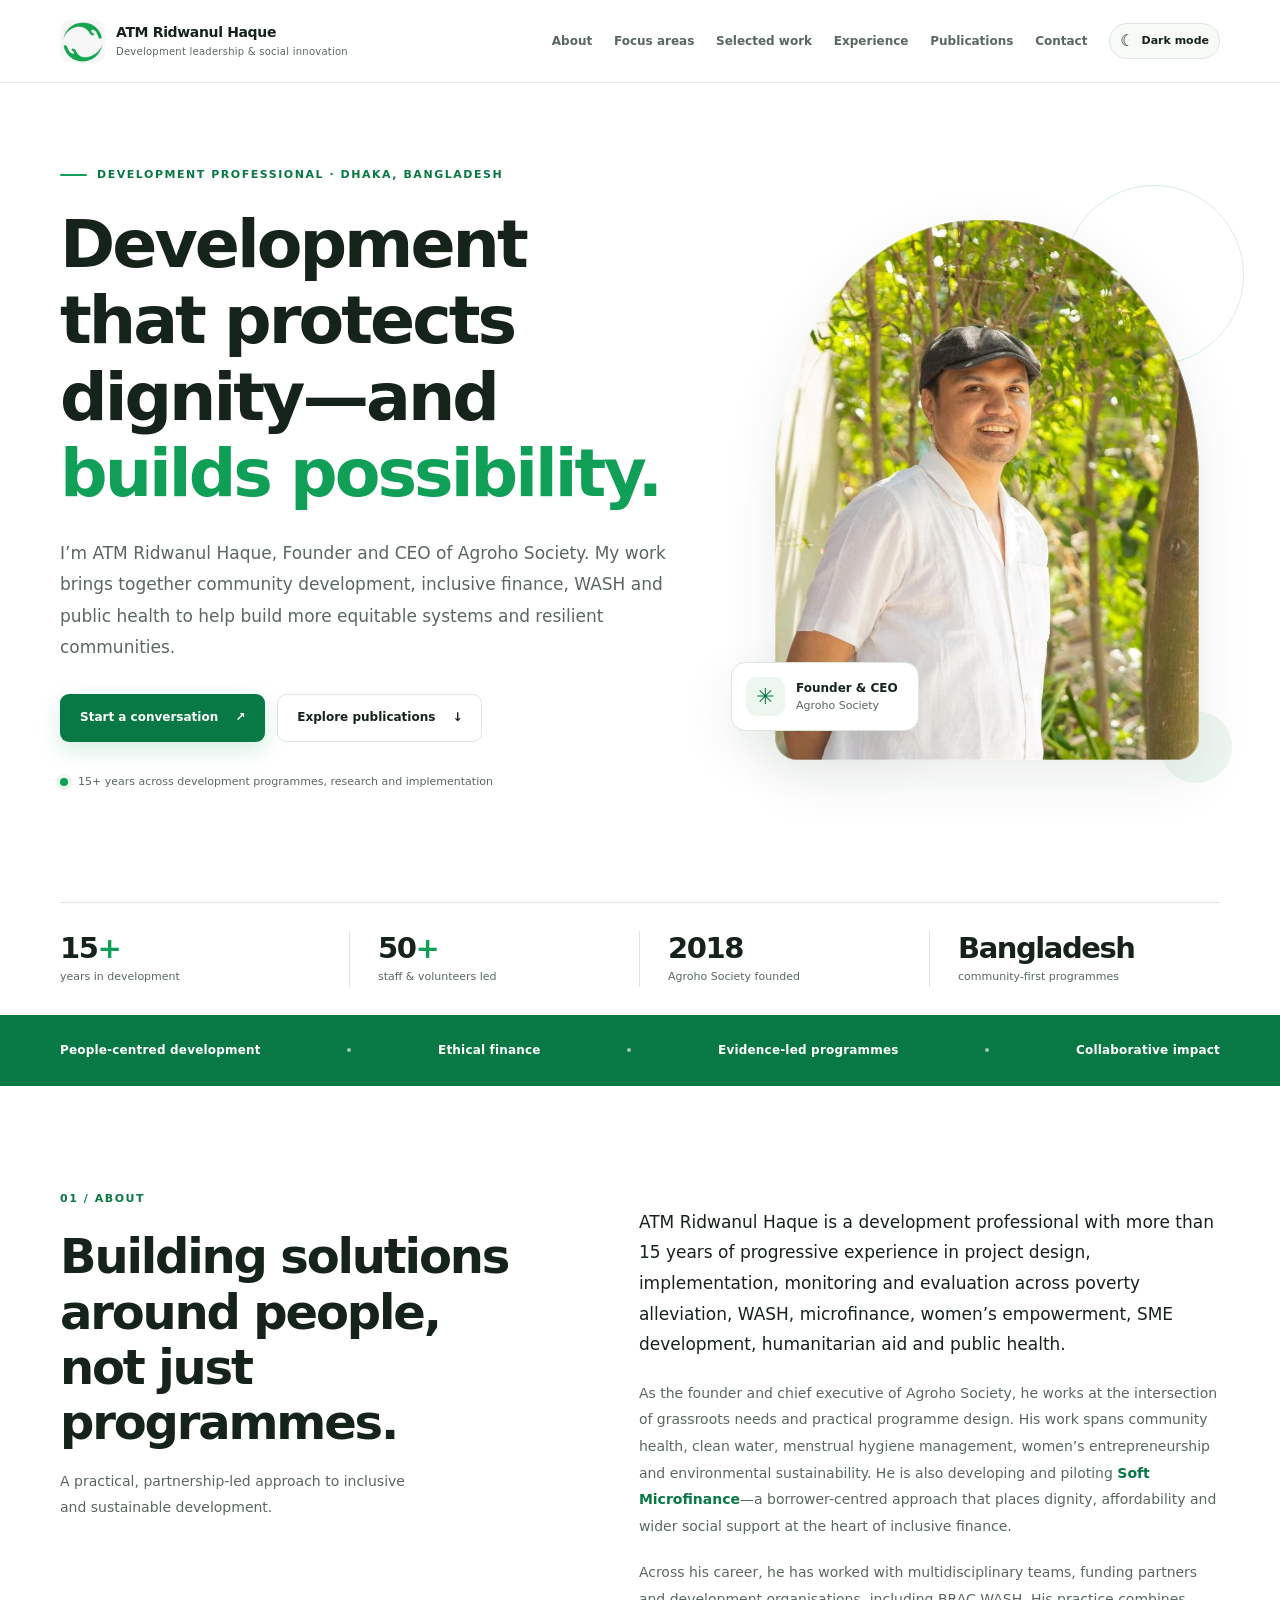
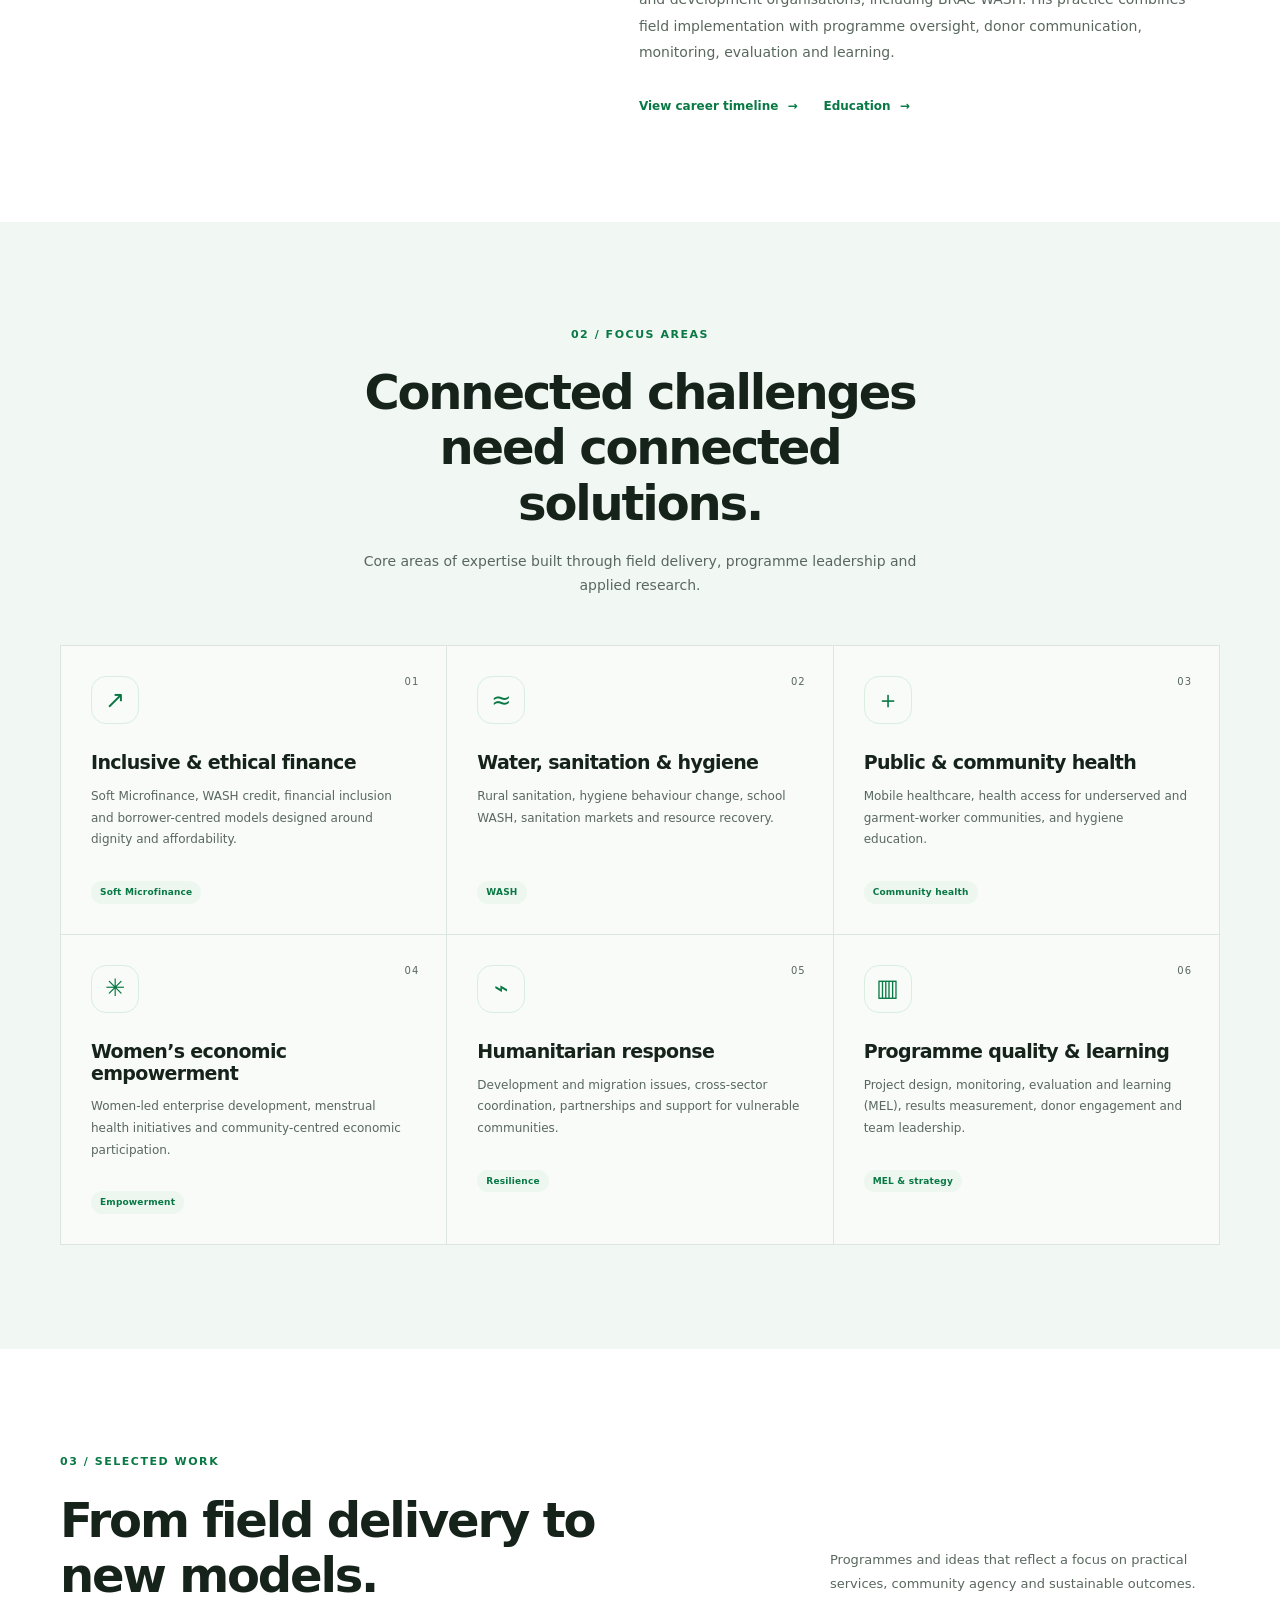
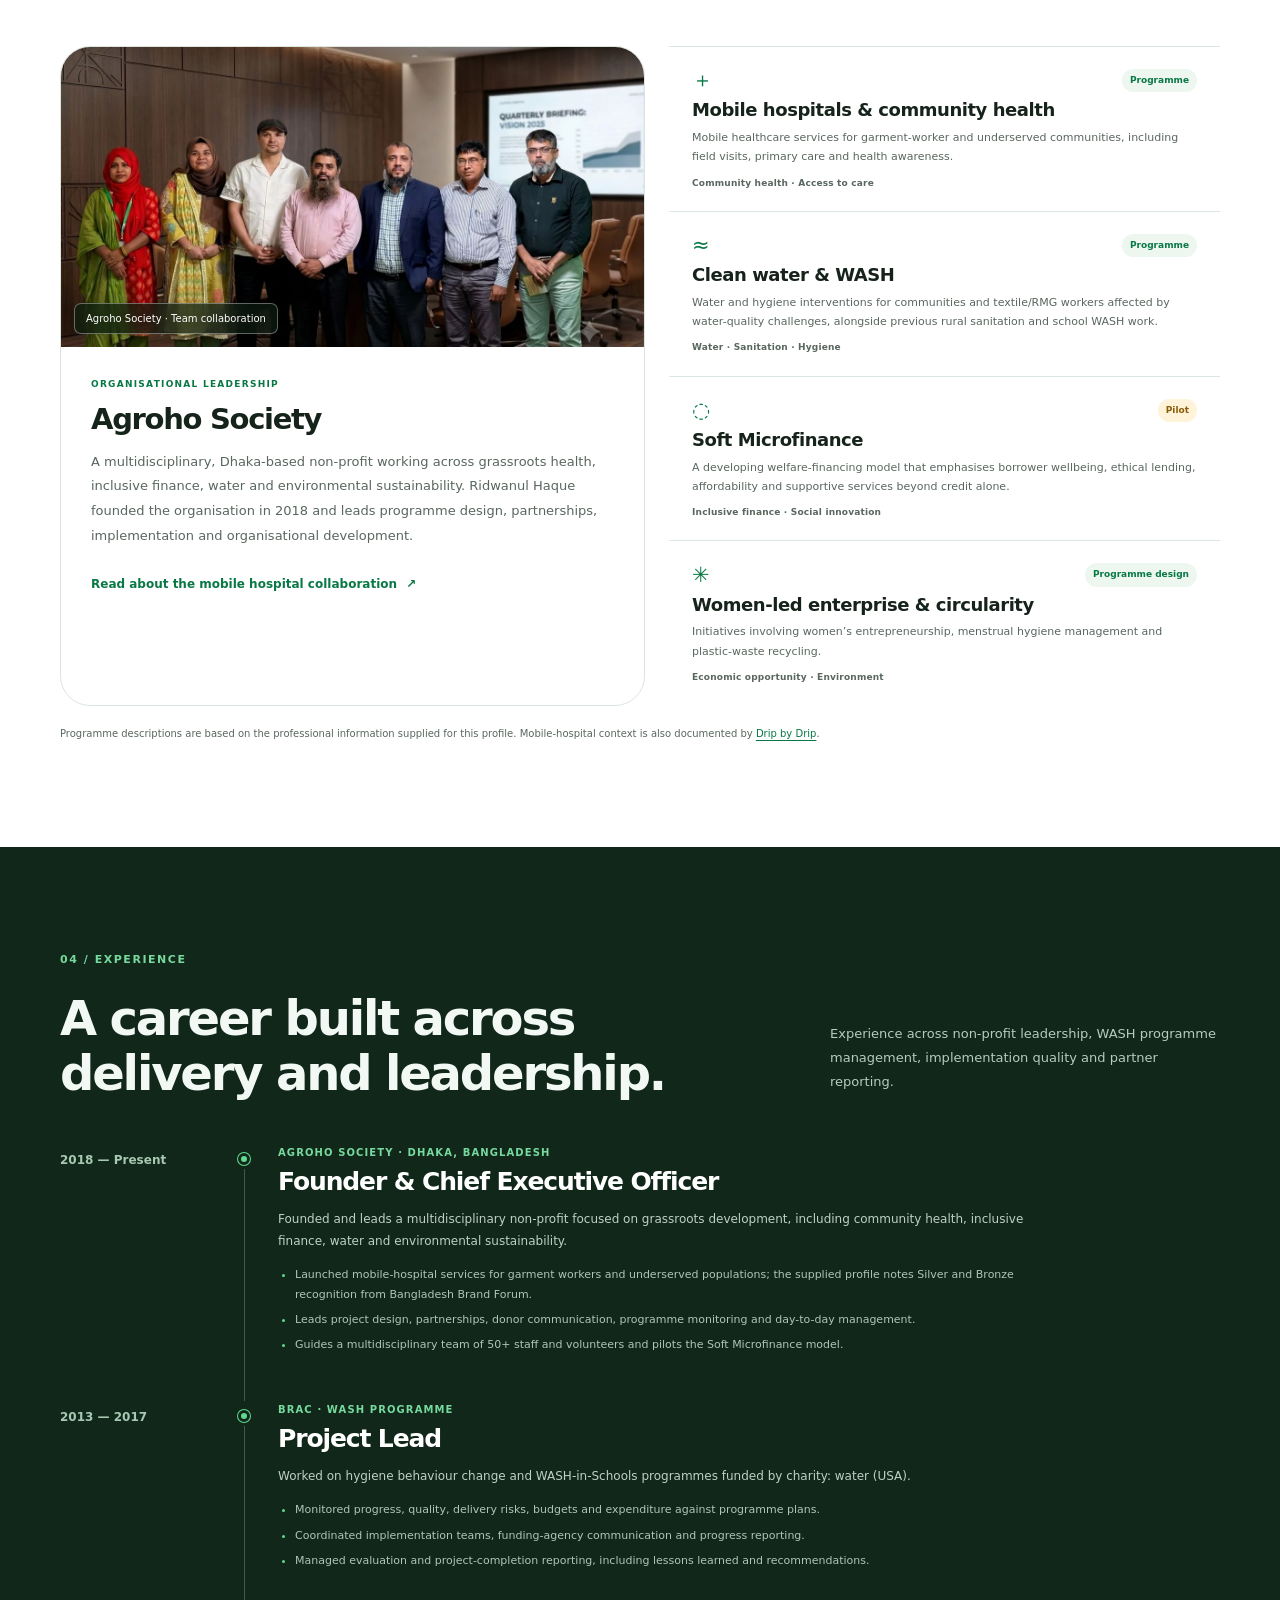
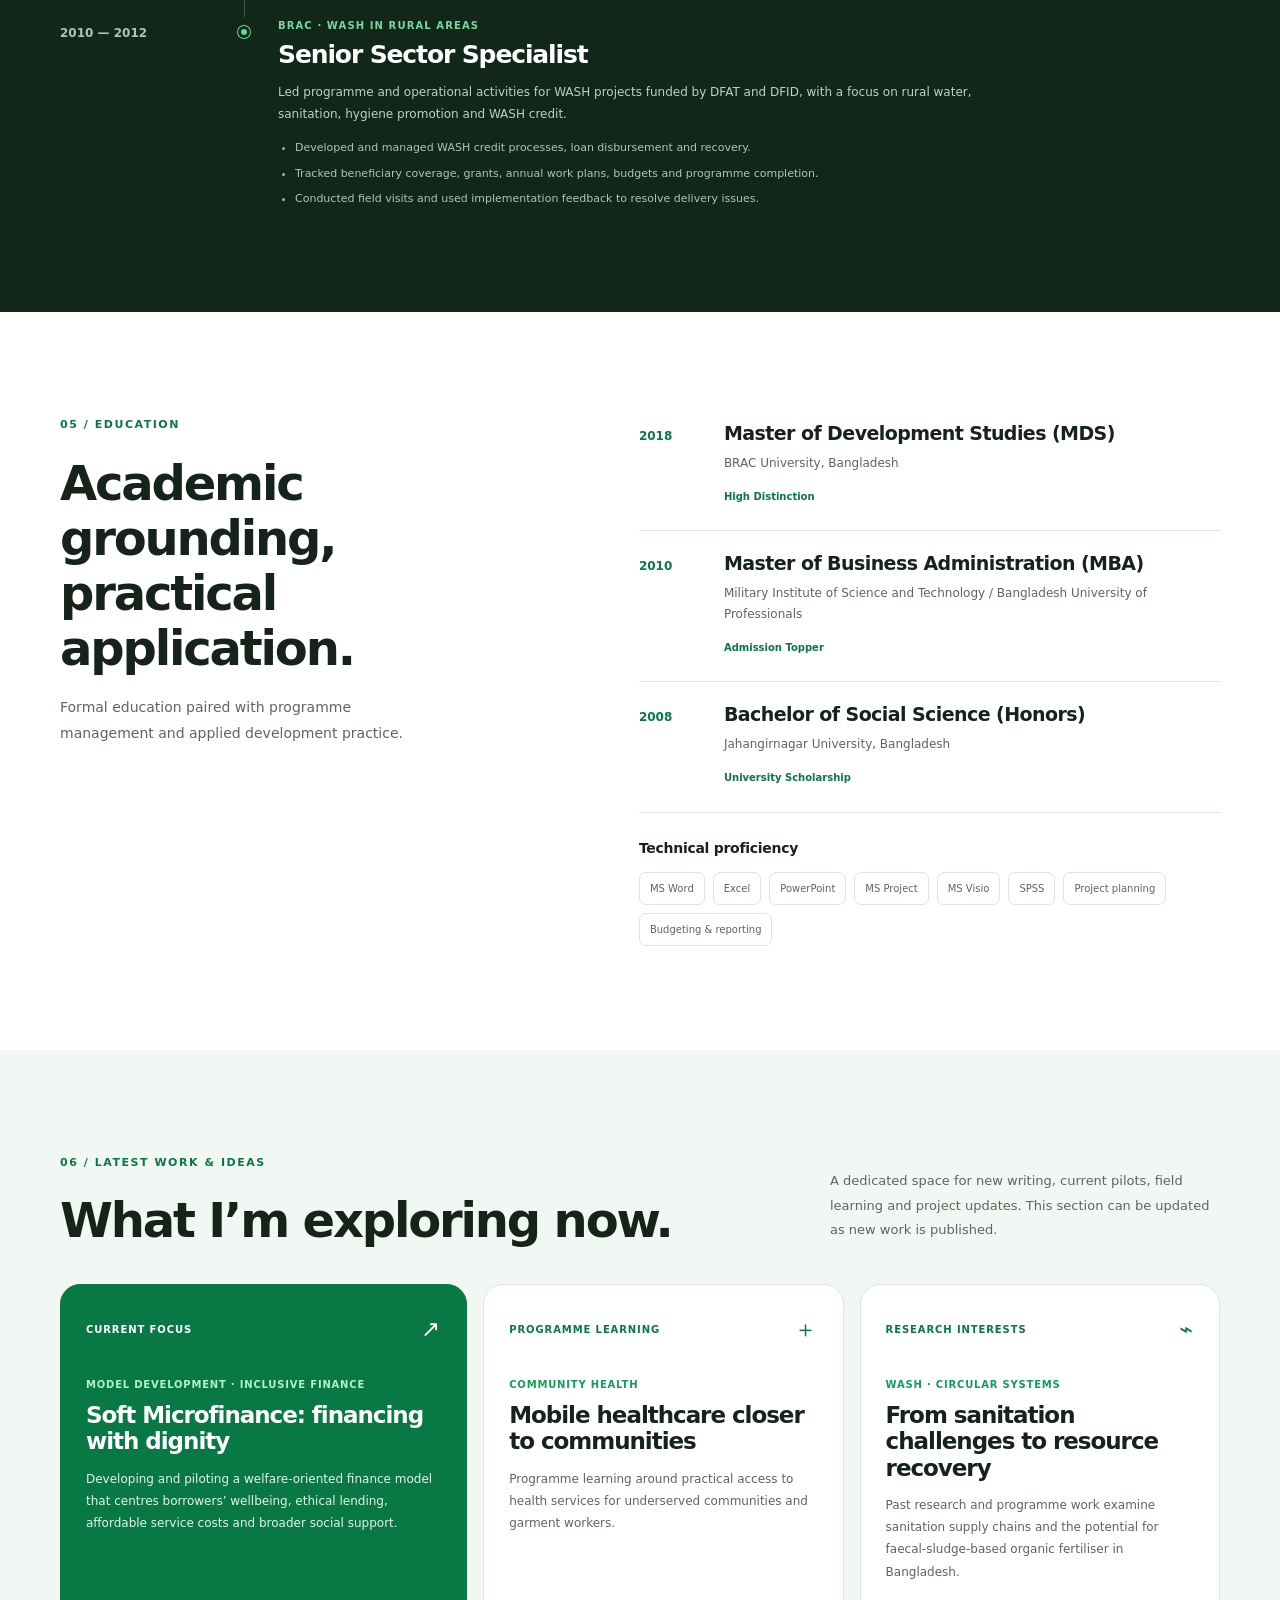
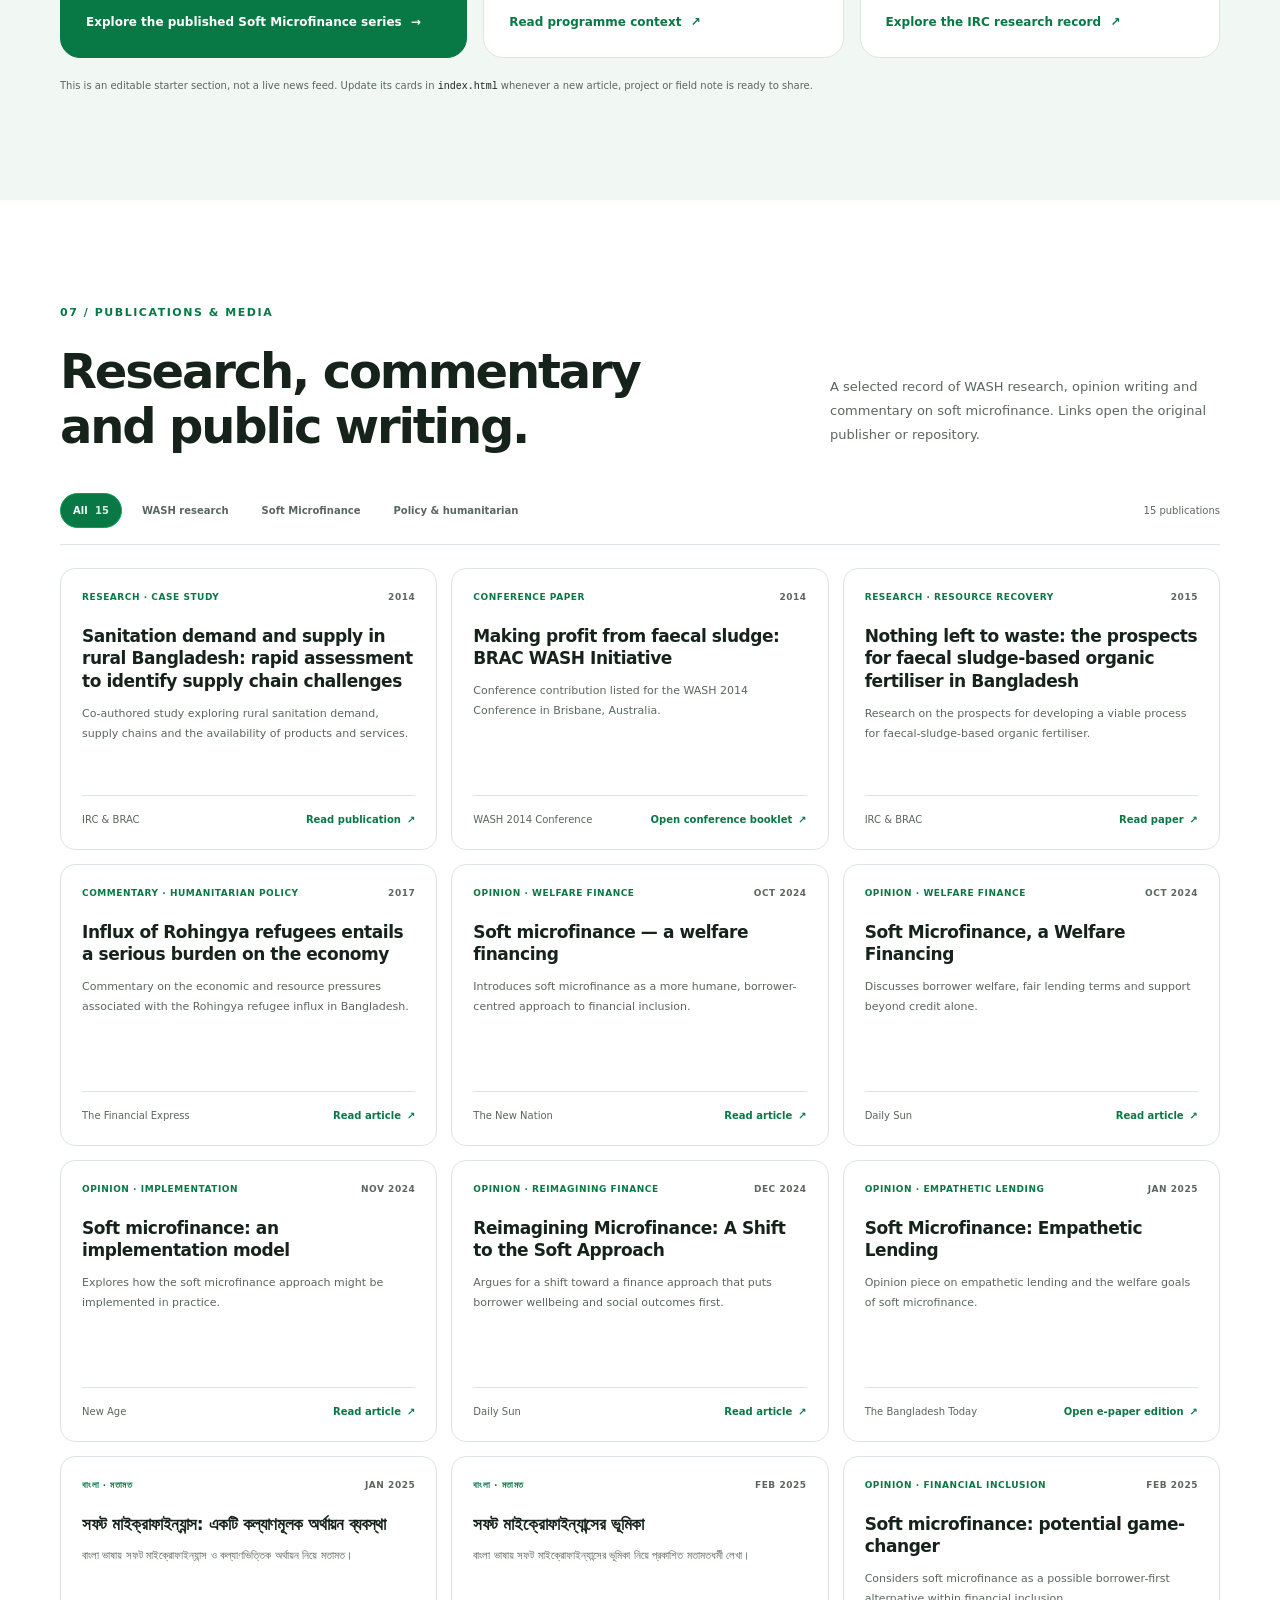
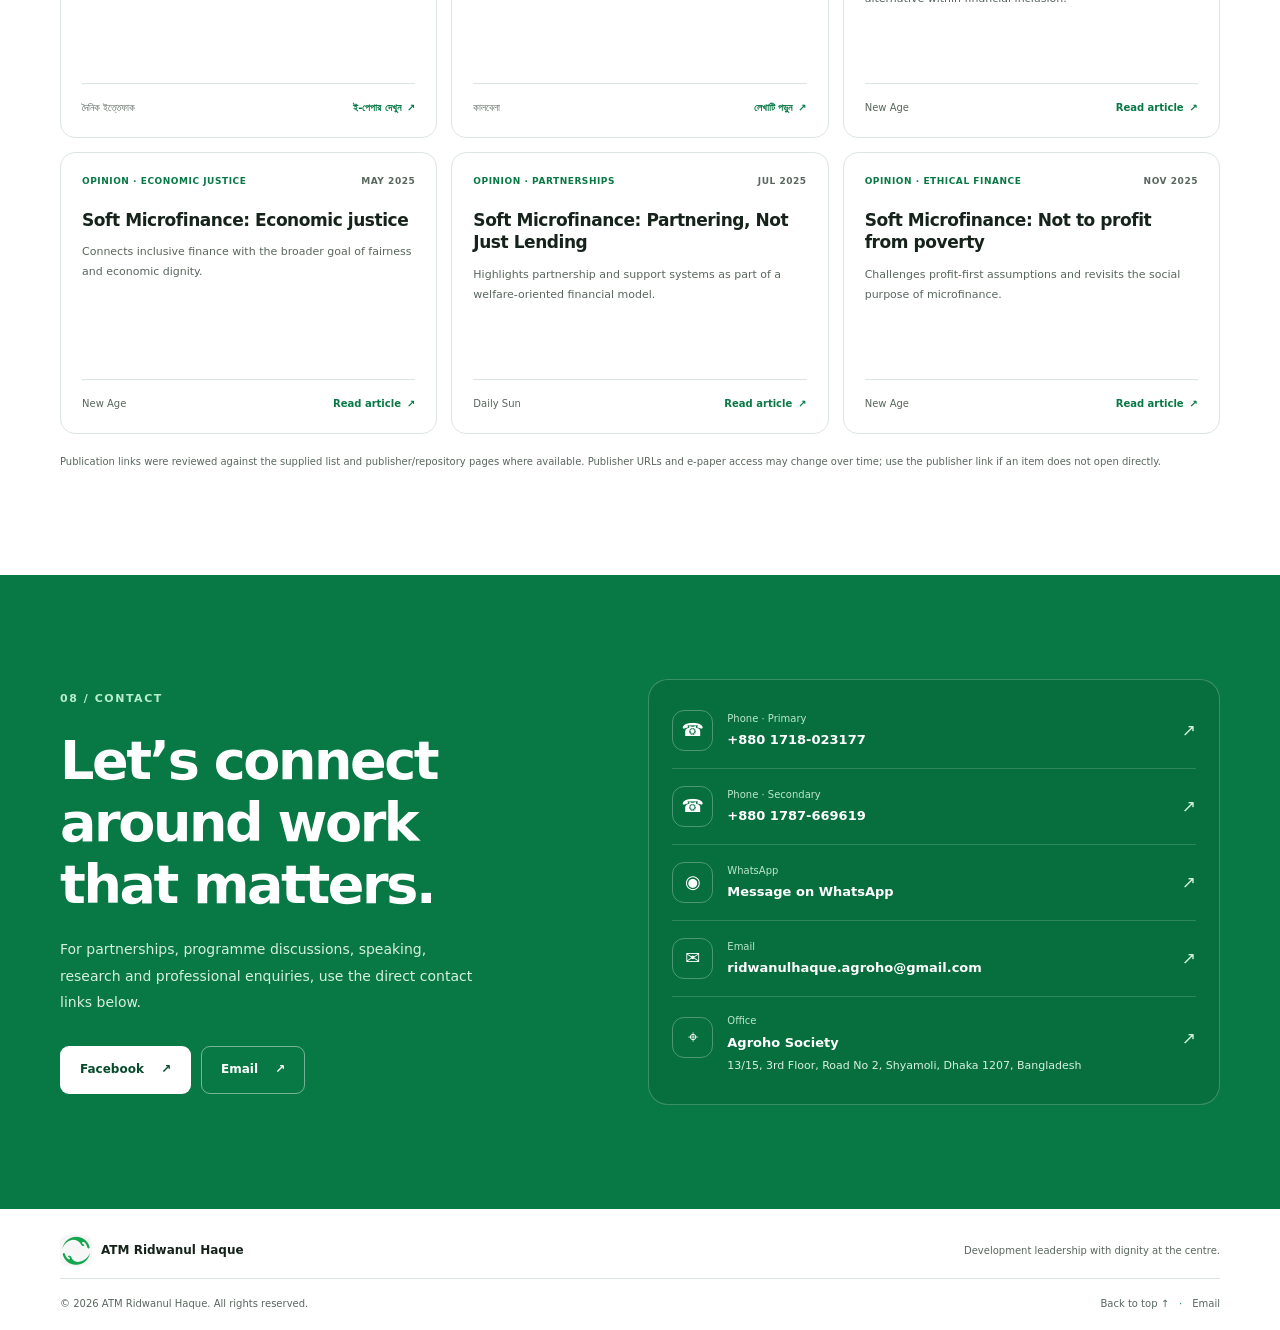
==== index.html @ 681ae1eb "Add files via upload" ====
<!doctype html>
<html lang="en-BD">
<head>
  <meta charset="utf-8">
  <meta name="viewport" content="width=device-width, initial-scale=1">
  <meta name="theme-color" content="#0f9f55">
  <meta name="color-scheme" content="light dark">
  <title>ATM Ridwanul Haque | Development Leader, Founder of Agroho Society</title>
  <meta name="description" content="ATM Ridwanul Haque is a Bangladesh-based development professional and Founder & CEO of Agroho Society, working across inclusive finance, WASH, public health, women’s empowerment and community development.">
  <meta name="keywords" content="ATM Ridwanul Haque, Ridwanul Haque, Agroho Society, Soft Microfinance, development professional Bangladesh, WASH, sanitation, public health, women's empowerment, humanitarian response, social innovation">
  <meta name="author" content="ATM Ridwanul Haque">
  <meta name="robots" content="index, follow, max-image-preview:large, max-snippet:-1, max-video-preview:-1">
  <meta name="googlebot" content="index, follow, max-image-preview:large, max-snippet:-1, max-video-preview:-1">
  <link rel="canonical" href="https://atmridwanulhaque.com/">
  <link rel="icon" href="favicon.ico" sizes="any">
  <link rel="icon" type="image/png" href="assets/favicon.png">
  <link rel="apple-touch-icon" href="assets/favicon-256.png">
  <link rel="manifest" href="site.webmanifest">
  <link rel="preload" as="image" href="assets/ridwanul-haque.webp" fetchpriority="high">
  <link rel="stylesheet" href="styles.css">
  <meta property="og:type" content="profile">
  <meta property="og:site_name" content="ATM Ridwanul Haque">
  <meta property="og:title" content="ATM Ridwanul Haque | Development Leader & Social Innovator">
  <meta property="og:description" content="Development professional, Founder & CEO of Agroho Society, and advocate for dignified, people-centred development and soft microfinance.">
  <meta property="og:url" content="https://atmridwanulhaque.com/">
  <meta property="og:image" content="https://atmridwanulhaque.com/assets/og-ridwanul-haque.jpg">
  <meta property="og:image:width" content="1200">
  <meta property="og:image:height" content="630">
  <meta property="og:image:alt" content="ATM Ridwanul Haque, Founder and CEO of Agroho Society">
  <meta property="og:locale" content="en_BD">
  <meta property="profile:first_name" content="Ridwanul">
  <meta property="profile:last_name" content="Haque">
  <meta name="twitter:card" content="summary_large_image">
  <meta name="twitter:title" content="ATM Ridwanul Haque | Development Leader & Social Innovator">
  <meta name="twitter:description" content="Development professional and Founder & CEO of Agroho Society in Bangladesh.">
  <meta name="twitter:image" content="https://atmridwanulhaque.com/assets/og-ridwanul-haque.jpg">
  <meta name="twitter:image:alt" content="Portrait of ATM Ridwanul Haque">
  <script type="application/ld+json">
  {
    "@context": "https://schema.org",
    "@graph": [
      {
        "@type": "Person",
        "@id": "https://atmridwanulhaque.com/#person",
        "name": "ATM Ridwanul Haque",
        "givenName": "ATM Ridwanul",
        "familyName": "Haque",
        "url": "https://atmridwanulhaque.com/",
        "image": "https://atmridwanulhaque.com/assets/ridwanul-haque.webp",
        "email": "ridwanulhaque.agroho@gmail.com",
        "telephone": "+8801718023177",
        "jobTitle": "Founder and Chief Executive Officer",
        "description": "Bangladesh-based development professional with experience in project design, implementation, monitoring and evaluation across inclusive finance, WASH, public health, women's empowerment and humanitarian response.",
        "address": {
          "@type": "PostalAddress",
          "streetAddress": "Agroho Society, 13/15, 3rd Floor, Road No 2, Shyamoli",
          "addressLocality": "Dhaka",
          "postalCode": "1207",
          "addressCountry": "BD"
        },
        "worksFor": {"@id": "https://atmridwanulhaque.com/#agroho"},
        "sameAs": ["https://www.facebook.com/share/1bq1QBZqnb/?mibextid=wwXIfr"],
        "knowsAbout": [
          "Soft Microfinance", "Water, Sanitation and Hygiene (WASH)", "Public health",
          "Women’s economic empowerment", "Monitoring, Evaluation and Learning",
          "Humanitarian response", "Inclusive finance", "SME development"
        ],
        "alumniOf": [
          {"@type":"CollegeOrUniversity","name":"BRAC University","sameAs":"https://www.bracu.ac.bd/"},
          {"@type":"CollegeOrUniversity","name":"Bangladesh University of Professionals"},
          {"@type":"CollegeOrUniversity","name":"Jahangirnagar University","sameAs":"https://juniv.edu/"}
        ]
      },
      {
        "@type": "Organization",
        "@id": "https://atmridwanulhaque.com/#agroho",
        "name": "Agroho Society",
        "description": "A Dhaka-based non-profit organization described in this profile as working on grassroots development in health, inclusive finance, water and environmental sustainability.",
        "address": {
          "@type": "PostalAddress",
          "streetAddress": "13/15, 3rd Floor, Road No 2, Shyamoli",
          "addressLocality": "Dhaka",
          "postalCode": "1207",
          "addressCountry": "BD"
        },
        "email": "ridwanulhaque.agroho@gmail.com",
        "telephone": "+8801718023177",
        "founder": {"@id": "https://atmridwanulhaque.com/#person"}
      },
      {
        "@type": "WebSite",
        "@id": "https://atmridwanulhaque.com/#website",
        "url": "https://atmridwanulhaque.com/",
        "name": "ATM Ridwanul Haque",
        "description": "Professional portfolio, publications and development work of ATM Ridwanul Haque.",
        "inLanguage": "en-BD",
        "about": {"@id": "https://atmridwanulhaque.com/#person"}
      }
    ]
  }
  </script>
</head>
<body>
  <a class="skip-link" href="#main">Skip to content</a>
  <header class="site-header" id="top">
    <div class="container header-inner">
      <a class="brand" href="#top" aria-label="ATM Ridwanul Haque home">
        <img src="assets/agroho-logo.jpg" alt="Agroho mark" width="45" height="43">
        <span class="brand-copy"><strong>ATM Ridwanul Haque</strong><small>Development leadership & social innovation</small></span>
      </a>
      <button class="menu-toggle" id="menu-toggle" type="button" aria-expanded="false" aria-controls="primary-nav" aria-label="Open navigation"><span></span><span></span><span></span></button>
      <nav class="primary-nav" id="primary-nav" aria-label="Main navigation">
        <a href="#about">About</a>
        <a href="#focus">Focus areas</a>
        <a href="#work">Selected work</a>
        <a href="#experience">Experience</a>
        <a href="#publications">Publications</a>
        <a href="#contact">Contact</a>
        <button class="theme-toggle" id="theme-toggle" type="button" aria-label="Switch to dark mode" title="Switch theme"><span class="theme-icon" aria-hidden="true">☾</span><span class="theme-label">Dark mode</span></button>
      </nav>
    </div>
  </header>

  <main id="main">
    <section class="hero section-pad">
      <div class="container hero-grid">
        <div class="hero-copy">
          <p class="eyebrow"><span class="eyebrow-line"></span> Development professional · Dhaka, Bangladesh</p>
          <h1>Development that protects dignity—and <span>builds possibility.</span></h1>
          <p class="hero-lede">I’m ATM Ridwanul Haque, Founder and CEO of Agroho Society. My work brings together community development, inclusive finance, WASH and public health to help build more equitable systems and resilient communities.</p>
          <div class="hero-actions">
            <a class="button button-primary" href="#contact">Start a conversation <span aria-hidden="true">↗</span></a>
            <a class="button button-secondary" href="#publications">Explore publications <span aria-hidden="true">↓</span></a>
          </div>
          <div class="hero-trust"><span class="status-dot"></span><span>15+ years across development programmes, research and implementation</span></div>
        </div>
        <div class="hero-visual">
          <div class="photo-frame"><img class="hero-portrait" src="assets/ridwanul-haque.webp" alt="ATM Ridwanul Haque standing outdoors" width="900" height="1200" fetchpriority="high"></div>
          <div class="photo-note"><span class="note-mark" aria-hidden="true">✳</span><span><strong>Founder & CEO</strong><small>Agroho Society</small></span></div>
          <div class="green-orbit orbit-one" aria-hidden="true"></div><div class="green-orbit orbit-two" aria-hidden="true"></div>
        </div>
      </div>
      <div class="container metric-strip" aria-label="Profile highlights">
        <div class="metric"><strong>15<span>+</span></strong><span>years in development</span></div>
        <div class="metric"><strong>50<span>+</span></strong><span>staff & volunteers led</span></div>
        <div class="metric"><strong>2018</strong><span>Agroho Society founded</span></div>
        <div class="metric metric-location"><strong>Bangladesh</strong><span>community-first programmes</span></div>
      </div>
    </section>

    <section class="intro-band">
      <div class="container intro-band-inner"><p>People-centred development</p><span class="band-divider" aria-hidden="true"></span><p>Ethical finance</p><span class="band-divider" aria-hidden="true"></span><p>Evidence-led programmes</p><span class="band-divider" aria-hidden="true"></span><p>Collaborative impact</p></div>
    </section>

    <section class="section section-pad" id="about">
      <div class="container two-column">
        <div class="section-heading"><p class="eyebrow">01 / About</p><h2>Building solutions around people, not just programmes.</h2><p class="heading-note">A practical, partnership-led approach to inclusive and sustainable development.</p></div>
        <div class="prose-block"><p class="lead-paragraph">ATM Ridwanul Haque is a development professional with more than 15 years of progressive experience in project design, implementation, monitoring and evaluation across poverty alleviation, WASH, microfinance, women’s empowerment, SME development, humanitarian aid and public health.</p><p>As the founder and chief executive of Agroho Society, he works at the intersection of grassroots needs and practical programme design. His work spans community health, clean water, menstrual hygiene management, women’s entrepreneurship and environmental sustainability. He is also developing and piloting <em>Soft Microfinance</em>—a borrower-centred approach that places dignity, affordability and wider social support at the heart of inclusive finance.</p><p>Across his career, he has worked with multidisciplinary teams, funding partners and development organisations, including BRAC WASH. His practice combines field implementation with programme oversight, donor communication, monitoring, evaluation and learning.</p><div class="inline-link-row"><a class="text-link" href="#experience">View career timeline <span aria-hidden="true">→</span></a><a class="text-link" href="#education">Education <span aria-hidden="true">→</span></a></div></div>
      </div>
    </section>

    <section class="section section-tinted section-pad" id="focus">
      <div class="container">
        <div class="section-heading centered-heading"><p class="eyebrow">02 / Focus areas</p><h2>Connected challenges need connected solutions.</h2><p>Core areas of expertise built through field delivery, programme leadership and applied research.</p></div>
        <div class="focus-grid">
          <article class="focus-card"><span class="card-number">01</span><div class="line-icon" aria-hidden="true">↗</div><h3>Inclusive & ethical finance</h3><p>Soft Microfinance, WASH credit, financial inclusion and borrower-centred models designed around dignity and affordability.</p><span class="card-tag">Soft Microfinance</span></article>
          <article class="focus-card"><span class="card-number">02</span><div class="line-icon" aria-hidden="true">≈</div><h3>Water, sanitation & hygiene</h3><p>Rural sanitation, hygiene behaviour change, school WASH, sanitation markets and resource recovery.</p><span class="card-tag">WASH</span></article>
          <article class="focus-card"><span class="card-number">03</span><div class="line-icon" aria-hidden="true">＋</div><h3>Public & community health</h3><p>Mobile healthcare, health access for underserved and garment-worker communities, and hygiene education.</p><span class="card-tag">Community health</span></article>
          <article class="focus-card"><span class="card-number">04</span><div class="line-icon" aria-hidden="true">✳</div><h3>Women’s economic empowerment</h3><p>Women-led enterprise development, menstrual health initiatives and community-centred economic participation.</p><span class="card-tag">Empowerment</span></article>
          <article class="focus-card"><span class="card-number">05</span><div class="line-icon" aria-hidden="true">⌁</div><h3>Humanitarian response</h3><p>Development and migration issues, cross-sector coordination, partnerships and support for vulnerable communities.</p><span class="card-tag">Resilience</span></article>
          <article class="focus-card"><span class="card-number">06</span><div class="line-icon" aria-hidden="true">▥</div><h3>Programme quality & learning</h3><p>Project design, monitoring, evaluation and learning (MEL), results measurement, donor engagement and team leadership.</p><span class="card-tag">MEL & strategy</span></article>
        </div>
      </div>
    </section>

    <section class="section section-pad" id="work">
      <div class="container">
        <div class="section-heading split-heading"><div><p class="eyebrow">03 / Selected work</p><h2>From field delivery to new models.</h2></div><p>Programmes and ideas that reflect a focus on practical services, community agency and sustainable outcomes.</p></div>
        <div class="work-layout">
          <article class="work-feature">
            <div class="work-feature-image"><img src="assets/agroho-team.webp" alt="Agroho team gathered for a programme meeting" loading="lazy" width="1281" height="816"><span class="image-caption">Agroho Society · Team collaboration</span></div>
            <div class="work-feature-body"><p class="eyebrow">Organisational leadership</p><h3>Agroho Society</h3><p>A multidisciplinary, Dhaka-based non-profit working across grassroots health, inclusive finance, water and environmental sustainability. Ridwanul Haque founded the organisation in 2018 and leads programme design, partnerships, implementation and organisational development.</p><a class="text-link" href="https://dripbydrip.org/mobile-hospitals/" target="_blank" rel="noopener noreferrer">Read about the mobile hospital collaboration <span aria-hidden="true">↗</span></a></div>
          </article>
          <div class="work-list">
            <article class="work-item"><div class="work-item-top"><span class="work-symbol" aria-hidden="true">＋</span><span class="work-status">Programme</span></div><h3>Mobile hospitals & community health</h3><p>Mobile healthcare services for garment-worker and underserved communities, including field visits, primary care and health awareness.</p><div class="work-meta">Community health · Access to care</div></article>
            <article class="work-item"><div class="work-item-top"><span class="work-symbol" aria-hidden="true">≈</span><span class="work-status">Programme</span></div><h3>Clean water & WASH</h3><p>Water and hygiene interventions for communities and textile/RMG workers affected by water-quality challenges, alongside previous rural sanitation and school WASH work.</p><div class="work-meta">Water · Sanitation · Hygiene</div></article>
            <article class="work-item"><div class="work-item-top"><span class="work-symbol" aria-hidden="true">◌</span><span class="work-status status-pilot">Pilot</span></div><h3>Soft Microfinance</h3><p>A developing welfare-financing model that emphasises borrower wellbeing, ethical lending, affordability and supportive services beyond credit alone.</p><div class="work-meta">Inclusive finance · Social innovation</div></article>
            <article class="work-item"><div class="work-item-top"><span class="work-symbol" aria-hidden="true">✳</span><span class="work-status">Programme design</span></div><h3>Women-led enterprise & circularity</h3><p>Initiatives involving women’s entrepreneurship, menstrual hygiene management and plastic-waste recycling.</p><div class="work-meta">Economic opportunity · Environment</div></article>
          </div>
        </div>
        <p class="source-note">Programme descriptions are based on the professional information supplied for this profile. Mobile-hospital context is also documented by <a href="https://dripbydrip.org/mobile-hospitals/" target="_blank" rel="noopener noreferrer">Drip by Drip</a>.</p>
      </div>
    </section>

    <section class="section section-dark section-pad" id="experience">
      <div class="container">
        <div class="section-heading split-heading dark-heading"><div><p class="eyebrow">04 / Experience</p><h2>A career built across delivery and leadership.</h2></div><p>Experience across non-profit leadership, WASH programme management, implementation quality and partner reporting.</p></div>
        <div class="timeline">
          <article class="timeline-item"><div class="timeline-date">2018 — Present</div><div class="timeline-marker" aria-hidden="true"></div><div class="timeline-content"><p class="timeline-org">Agroho Society · Dhaka, Bangladesh</p><h3>Founder & Chief Executive Officer</h3><p>Founded and leads a multidisciplinary non-profit focused on grassroots development, including community health, inclusive finance, water and environmental sustainability.</p><ul><li>Launched mobile-hospital services for garment workers and underserved populations; the supplied profile notes Silver and Bronze recognition from Bangladesh Brand Forum.</li><li>Leads project design, partnerships, donor communication, programme monitoring and day-to-day management.</li><li>Guides a multidisciplinary team of 50+ staff and volunteers and pilots the Soft Microfinance model.</li></ul></div></article>
          <article class="timeline-item"><div class="timeline-date">2013 — 2017</div><div class="timeline-marker" aria-hidden="true"></div><div class="timeline-content"><p class="timeline-org">BRAC · WASH Programme</p><h3>Project Lead</h3><p>Worked on hygiene behaviour change and WASH-in-Schools programmes funded by charity: water (USA).</p><ul><li>Monitored progress, quality, delivery risks, budgets and expenditure against programme plans.</li><li>Coordinated implementation teams, funding-agency communication and progress reporting.</li><li>Managed evaluation and project-completion reporting, including lessons learned and recommendations.</li></ul></div></article>
          <article class="timeline-item"><div class="timeline-date">2010 — 2012</div><div class="timeline-marker" aria-hidden="true"></div><div class="timeline-content"><p class="timeline-org">BRAC · WASH in Rural Areas</p><h3>Senior Sector Specialist</h3><p>Led programme and operational activities for WASH projects funded by DFAT and DFID, with a focus on rural water, sanitation, hygiene promotion and WASH credit.</p><ul><li>Developed and managed WASH credit processes, loan disbursement and recovery.</li><li>Tracked beneficiary coverage, grants, annual work plans, budgets and programme completion.</li><li>Conducted field visits and used implementation feedback to resolve delivery issues.</li></ul></div></article>
        </div>
      </div>
    </section>

    <section class="section section-pad" id="education">
      <div class="container education-grid">
        <div class="section-heading"><p class="eyebrow">05 / Education</p><h2>Academic grounding, practical application.</h2><p class="heading-note">Formal education paired with programme management and applied development practice.</p></div>
        <div class="education-list">
          <article class="education-item"><div class="education-year">2018</div><div><h3>Master of Development Studies (MDS)</h3><p>BRAC University, Bangladesh</p><span class="education-note">High Distinction</span></div></article>
          <article class="education-item"><div class="education-year">2010</div><div><h3>Master of Business Administration (MBA)</h3><p>Military Institute of Science and Technology / Bangladesh University of Professionals</p><span class="education-note">Admission Topper</span></div></article>
          <article class="education-item"><div class="education-year">2008</div><div><h3>Bachelor of Social Science (Honors)</h3><p>Jahangirnagar University, Bangladesh</p><span class="education-note">University Scholarship</span></div></article>
          <div class="tools-block"><h3>Technical proficiency</h3><div class="chip-list"><span>MS Word</span><span>Excel</span><span>PowerPoint</span><span>MS Project</span><span>MS Visio</span><span>SPSS</span><span>Project planning</span><span>Budgeting & reporting</span></div></div>
        </div>
      </div>
    </section>

    <section class="section section-tinted section-pad latest-section" id="latest">
      <div class="container">
        <div class="section-heading split-heading"><div><p class="eyebrow">06 / Latest work & ideas</p><h2>What I’m exploring now.</h2></div><p>A dedicated space for new writing, current pilots, field learning and project updates. This section can be updated as new work is published.</p></div>
        <div class="latest-grid">
          <article class="latest-card latest-card-featured"><div class="latest-topline"><span>Current focus</span><span class="latest-mark" aria-hidden="true">↗</span></div><p class="latest-type">Model development · Inclusive finance</p><h3>Soft Microfinance: financing with dignity</h3><p>Developing and piloting a welfare-oriented finance model that centres borrowers’ wellbeing, ethical lending, affordable service costs and broader social support.</p><a class="text-link" href="#publications">Explore the published Soft Microfinance series <span aria-hidden="true">→</span></a></article>
          <article class="latest-card"><div class="latest-topline"><span>Programme learning</span><span class="latest-mark" aria-hidden="true">＋</span></div><p class="latest-type">Community health</p><h3>Mobile healthcare closer to communities</h3><p>Programme learning around practical access to health services for underserved communities and garment workers.</p><a class="text-link" href="https://dripbydrip.org/mobile-hospitals/" target="_blank" rel="noopener noreferrer">Read programme context <span aria-hidden="true">↗</span></a></article>
          <article class="latest-card"><div class="latest-topline"><span>Research interests</span><span class="latest-mark" aria-hidden="true">⌁</span></div><p class="latest-type">WASH · Circular systems</p><h3>From sanitation challenges to resource recovery</h3><p>Past research and programme work examine sanitation supply chains and the potential for faecal-sludge-based organic fertiliser in Bangladesh.</p><a class="text-link" href="https://www.ircwash.org/resources/sanitation-demand-and-supply-rural-bangladesh" target="_blank" rel="noopener noreferrer">Explore the IRC research record <span aria-hidden="true">↗</span></a></article>
        </div>
        <p class="source-note">This is an editable starter section, not a live news feed. Update its cards in <code>index.html</code> whenever a new article, project or field note is ready to share.</p>
      </div>
    </section>

    <section class="section section-pad publications-section" id="publications">
      <div class="container">
        <div class="section-heading split-heading"><div><p class="eyebrow">07 / Publications & media</p><h2>Research, commentary and public writing.</h2></div><p>A selected record of WASH research, opinion writing and commentary on soft microfinance. Links open the original publisher or repository.</p></div>
        <div class="publication-toolbar"><div class="filter-group" role="group" aria-label="Filter publications"><button class="filter-button is-active" data-filter="all" type="button" aria-pressed="true">All <span>15</span></button><button class="filter-button" data-filter="wash" type="button" aria-pressed="false">WASH research</button><button class="filter-button" data-filter="finance" type="button" aria-pressed="false">Soft Microfinance</button><button class="filter-button" data-filter="policy" type="button" aria-pressed="false">Policy & humanitarian</button></div><p class="publication-count" id="publication-count" aria-live="polite">15 publications</p></div>
        <div class="publication-grid" id="publication-grid">
          <article class="publication-card" data-category="wash"><div class="publication-meta"><span>Research · Case study</span><span>2014</span></div><h3>Sanitation demand and supply in rural Bangladesh: rapid assessment to identify supply chain challenges</h3><p>Co-authored study exploring rural sanitation demand, supply chains and the availability of products and services.</p><div class="publication-footer"><span class="publisher">IRC & BRAC</span><a href="https://www.ircwash.org/resources/sanitation-demand-and-supply-rural-bangladesh" target="_blank" rel="noopener noreferrer" aria-label="Read Sanitation demand and supply in rural Bangladesh on IRC">Read publication <span aria-hidden="true">↗</span></a></div></article>
          <article class="publication-card" data-category="wash"><div class="publication-meta"><span>Conference paper</span><span>2014</span></div><h3>Making profit from faecal sludge: BRAC WASH Initiative</h3><p>Conference contribution listed for the WASH 2014 Conference in Brisbane, Australia.</p><div class="publication-footer"><span class="publisher">WASH 2014 Conference</span><a href="https://www.watercentre.org/services/events/wash-2014-conference/attachments/wash%20abstract-%20booklet" target="_blank" rel="noopener noreferrer">Open conference booklet <span aria-hidden="true">↗</span></a></div></article>
          <article class="publication-card" data-category="wash"><div class="publication-meta"><span>Research · Resource recovery</span><span>2015</span></div><h3>Nothing left to waste: the prospects for faecal sludge-based organic fertiliser in Bangladesh</h3><p>Research on the prospects for developing a viable process for faecal-sludge-based organic fertiliser.</p><div class="publication-footer"><span class="publisher">IRC & BRAC</span><a href="https://www.ircwash.org/sites/default/files/faecal_sludge_management_paper_brac_irc_2015.pdf" target="_blank" rel="noopener noreferrer">Read paper <span aria-hidden="true">↗</span></a></div></article>
          <article class="publication-card" data-category="policy"><div class="publication-meta"><span>Commentary · Humanitarian policy</span><span>2017</span></div><h3>Influx of Rohingya refugees entails a serious burden on the economy</h3><p>Commentary on the economic and resource pressures associated with the Rohingya refugee influx in Bangladesh.</p><div class="publication-footer"><span class="publisher">The Financial Express</span><a href="https://today.thefinancialexpress.com.bd/views-reviews/influx-of-rohingya-refugees-entails-a-serious-burden-on-the-economy-1513516045?amp=true" target="_blank" rel="noopener noreferrer">Read article <span aria-hidden="true">↗</span></a></div></article>
          <article class="publication-card" data-category="finance"><div class="publication-meta"><span>Opinion · Welfare finance</span><span>Oct 2024</span></div><h3>Soft microfinance — a welfare financing</h3><p>Introduces soft microfinance as a more humane, borrower-centred approach to financial inclusion.</p><div class="publication-footer"><span class="publisher">The New Nation</span><a href="https://dailynewnation.com/news/682638" target="_blank" rel="noopener noreferrer">Read article <span aria-hidden="true">↗</span></a></div></article>
          <article class="publication-card" data-category="finance"><div class="publication-meta"><span>Opinion · Welfare finance</span><span>Oct 2024</span></div><h3>Soft Microfinance, a Welfare Financing</h3><p>Discusses borrower welfare, fair lending terms and support beyond credit alone.</p><div class="publication-footer"><span class="publisher">Daily Sun</span><a href="https://www.daily-sun.com/post/773576/" target="_blank" rel="noopener noreferrer">Read article <span aria-hidden="true">↗</span></a></div></article>
          <article class="publication-card" data-category="finance"><div class="publication-meta"><span>Opinion · Implementation</span><span>Nov 2024</span></div><h3>Soft microfinance: an implementation model</h3><p>Explores how the soft microfinance approach might be implemented in practice.</p><div class="publication-footer"><span class="publisher">New Age</span><a href="https://www.newagebd.net/post/opinion/250029/soft-microfinance-an-implementation-model" target="_blank" rel="noopener noreferrer">Read article <span aria-hidden="true">↗</span></a></div></article>
          <article class="publication-card" data-category="finance"><div class="publication-meta"><span>Opinion · Reimagining finance</span><span>Dec 2024</span></div><h3>Reimagining Microfinance: A Shift to the Soft Approach</h3><p>Argues for a shift toward a finance approach that puts borrower wellbeing and social outcomes first.</p><div class="publication-footer"><span class="publisher">Daily Sun</span><a href="https://www.daily-sun.com/post/782545" target="_blank" rel="noopener noreferrer">Read article <span aria-hidden="true">↗</span></a></div></article>
          <article class="publication-card" data-category="finance"><div class="publication-meta"><span>Opinion · Empathetic lending</span><span>Jan 2025</span></div><h3>Soft Microfinance: Empathetic Lending</h3><p>Opinion piece on empathetic lending and the welfare goals of soft microfinance.</p><div class="publication-footer"><span class="publisher">The Bangladesh Today</span><a href="https://epaper.thebangladeshtoday.com/edition/2025-01-10/7849" target="_blank" rel="noopener noreferrer">Open e-paper edition <span aria-hidden="true">↗</span></a></div></article>
          <article class="publication-card" data-category="finance"><div class="publication-meta"><span>বাংলা · মতামত</span><span>Jan 2025</span></div><h3>সফট মাইক্রাফাইন্যান্স: একটি কল্যাণমূলক অর্থায়ন ব্যবস্থা</h3><p>বাংলা ভাষায় সফট মাইক্রোফাইন্যান্স ও কল্যাণভিত্তিক অর্থায়ন নিয়ে মতামত।</p><div class="publication-footer"><span class="publisher">দৈনিক ইত্তেফাক</span><a href="https://epaper.ittefaq.com.bd/m/384713/6783e0d7d7f17" target="_blank" rel="noopener noreferrer">ই-পেপার দেখুন <span aria-hidden="true">↗</span></a></div></article>
          <article class="publication-card" data-category="finance"><div class="publication-meta"><span>বাংলা · মতামত</span><span>Feb 2025</span></div><h3>সফট মাইক্রোফাইন্যান্সের ভূমিকা</h3><p>বাংলা ভাষায় সফট মাইক্রোফাইন্যান্সের ভূমিকা নিয়ে প্রকাশিত মতামতধর্মী লেখা।</p><div class="publication-footer"><span class="publisher">কালবেলা</span><a href="https://www.kalbela.com/ajkerpatrika/joto-mot-toto-path/160570" target="_blank" rel="noopener noreferrer">লেখাটি পড়ুন <span aria-hidden="true">↗</span></a></div></article>
          <article class="publication-card" data-category="finance"><div class="publication-meta"><span>Opinion · Financial inclusion</span><span>Feb 2025</span></div><h3>Soft microfinance: potential game-changer</h3><p>Considers soft microfinance as a possible borrower-first alternative within financial inclusion.</p><div class="publication-footer"><span class="publisher">New Age</span><a href="https://www.newagebd.net/post/opinion/258247/soft-microfinance-potential-game-changer" target="_blank" rel="noopener noreferrer">Read article <span aria-hidden="true">↗</span></a></div></article>
          <article class="publication-card" data-category="finance"><div class="publication-meta"><span>Opinion · Economic justice</span><span>May 2025</span></div><h3>Soft Microfinance: Economic justice</h3><p>Connects inclusive finance with the broader goal of fairness and economic dignity.</p><div class="publication-footer"><span class="publisher">New Age</span><a href="https://www.newagebd.net/post/opinion/265642/economic-justice" target="_blank" rel="noopener noreferrer">Read article <span aria-hidden="true">↗</span></a></div></article>
          <article class="publication-card" data-category="finance"><div class="publication-meta"><span>Opinion · Partnerships</span><span>Jul 2025</span></div><h3>Soft Microfinance: Partnering, Not Just Lending</h3><p>Highlights partnership and support systems as part of a welfare-oriented financial model.</p><div class="publication-footer"><span class="publisher">Daily Sun</span><a href="https://www.daily-sun.com/printversion/details/811747" target="_blank" rel="noopener noreferrer">Read article <span aria-hidden="true">↗</span></a></div></article>
          <article class="publication-card" data-category="finance"><div class="publication-meta"><span>Opinion · Ethical finance</span><span>Nov 2025</span></div><h3>Soft Microfinance: Not to profit from poverty</h3><p>Challenges profit-first assumptions and revisits the social purpose of microfinance.</p><div class="publication-footer"><span class="publisher">New Age</span><a href="https://www.newagebd.net/post/opinion/280922/not-to-profit-from-poverty" target="_blank" rel="noopener noreferrer">Read article <span aria-hidden="true">↗</span></a></div></article>
        </div>
        <p class="source-note">Publication links were reviewed against the supplied list and publisher/repository pages where available. Publisher URLs and e-paper access may change over time; use the publisher link if an item does not open directly.</p>
      </div>
    </section>

    <section class="contact-section section-pad" id="contact">
      <div class="container contact-grid">
        <div class="contact-copy"><p class="eyebrow">08 / Contact</p><h2>Let’s connect around work that matters.</h2><p>For partnerships, programme discussions, speaking, research and professional enquiries, use the direct contact links below.</p><div class="contact-social"><a class="button button-light" href="https://www.facebook.com/share/1bq1QBZqnb/?mibextid=wwXIfr" target="_blank" rel="noopener noreferrer">Facebook <span aria-hidden="true">↗</span></a><a class="button button-outline-light" href="mailto:ridwanulhaque.agroho@gmail.com?subject=Professional%20enquiry%20%E2%80%94%20ATM%20Ridwanul%20Haque">Email <span aria-hidden="true">↗</span></a></div></div>
        <div class="contact-panel">
          <a class="contact-row" href="tel:+8801718023177"><span class="contact-icon" aria-hidden="true">☎</span><span class="contact-detail"><small>Phone · Primary</small><strong>+880 1718-023177</strong></span><span class="contact-arrow" aria-hidden="true">↗</span></a>
          <a class="contact-row" href="tel:+8801787669619"><span class="contact-icon" aria-hidden="true">☎</span><span class="contact-detail"><small>Phone · Secondary</small><strong>+880 1787-669619</strong></span><span class="contact-arrow" aria-hidden="true">↗</span></a>
          <a class="contact-row" href="https://wa.me/8801718023177" target="_blank" rel="noopener noreferrer"><span class="contact-icon" aria-hidden="true">◉</span><span class="contact-detail"><small>WhatsApp</small><strong>Message on WhatsApp</strong></span><span class="contact-arrow" aria-hidden="true">↗</span></a>
          <a class="contact-row" href="mailto:ridwanulhaque.agroho@gmail.com"><span class="contact-icon" aria-hidden="true">✉</span><span class="contact-detail"><small>Email</small><strong>ridwanulhaque.agroho@gmail.com</strong></span><span class="contact-arrow" aria-hidden="true">↗</span></a>
          <div class="contact-row contact-address"><span class="contact-icon" aria-hidden="true">⌖</span><span class="contact-detail"><small>Office</small><strong>Agroho Society</strong><span>13/15, 3rd Floor, Road No 2, Shyamoli, Dhaka 1207, Bangladesh</span></span><a class="contact-arrow map-link" href="https://www.google.com/maps/search/?api=1&query=Agroho+Society%2C+13%2F15%2C+Road+No+2%2C+Shyamoli%2C+Dhaka+1207" target="_blank" rel="noopener noreferrer" aria-label="Open office address in Maps">↗</a></div>
        </div>
      </div>
    </section>
  </main>

  <footer class="site-footer"><div class="container footer-inner"><a class="footer-brand" href="#top"><img src="assets/agroho-logo.jpg" alt="" width="32" height="31"><span>ATM Ridwanul Haque</span></a><p>Development leadership with dignity at the centre.</p><div class="footer-bottom"><span>© <span id="year">2026</span> ATM Ridwanul Haque. All rights reserved.</span><div><a href="#top">Back to top ↑</a><span class="footer-dot" aria-hidden="true">·</span><a href="mailto:ridwanulhaque.agroho@gmail.com">Email</a></div></div></div></footer>
  <script src="script.js" defer></script>
</body>
</html>
---- styles.css ----
/* ATM Ridwanul Haque portfolio — plain CSS, no framework required */
:root {
  --green: #109f56;
  --green-deep: #087844;
  --green-dark: #064c2b;
  --green-pale: #edf7f0;
  --green-soft: #d9eee0;
  --ink: #16231b;
  --muted: #59675e;
  --line: #dce6df;
  --surface: #ffffff;
  --surface-soft: #f7faf7;
  --surface-tinted: #f1f7f2;
  --shadow: 0 18px 55px rgba(18, 50, 30, .09);
  --radius: 20px;
  --radius-large: 30px;
  --container: 1160px;
  --header-height: 82px;
  color-scheme: light;
}
html[data-theme="dark"] {
  --green: #43c77c;
  --green-deep: #48d184;
  --green-dark: #143d29;
  --green-pale: #13271c;
  --green-soft: #203f2c;
  --ink: #eef5f0;
  --muted: #b4c2b8;
  --line: #304438;
  --surface: #101a14;
  --surface-soft: #15221a;
  --surface-tinted: #17251c;
  --shadow: 0 18px 55px rgba(0, 0, 0, .22);
  color-scheme: dark;
}
*, *::before, *::after { box-sizing: border-box; }
html { scroll-behavior: smooth; scroll-padding-top: calc(var(--header-height) + 20px); }
body { margin: 0; font-family: Inter, ui-sans-serif, system-ui, -apple-system, BlinkMacSystemFont, "Segoe UI", sans-serif; color: var(--ink); background: var(--surface); font-size: 16px; line-height: 1.7; -webkit-font-smoothing: antialiased; }
img { display: block; max-width: 100%; }
a { color: inherit; text-decoration: none; }
button { font: inherit; }
button, a { -webkit-tap-highlight-color: transparent; }
:focus-visible { outline: 3px solid var(--green); outline-offset: 4px; }
::selection { background: var(--green-soft); color: var(--ink); }
.container { width: min(var(--container), calc(100% - 48px)); margin-inline: auto; }
.section-pad { padding-block: 104px; }
.skip-link { position: fixed; z-index: 1000; top: 8px; left: 8px; padding: 10px 15px; border-radius: 9px; background: var(--ink); color: var(--surface); transform: translateY(-160%); }
.skip-link:focus { transform: translateY(0); }
.site-header { position: sticky; top: 0; z-index: 100; background: color-mix(in srgb, var(--surface) 91%, transparent); border-bottom: 1px solid color-mix(in srgb, var(--line) 80%, transparent); backdrop-filter: blur(18px); }
.header-inner { min-height: var(--header-height); display: flex; align-items: center; justify-content: space-between; gap: 30px; }
.brand { display: inline-flex; align-items: center; gap: 11px; min-width: 260px; }
.brand img { width: 45px; height: 43px; border-radius: 10px; object-fit: cover; }
.brand-copy { display: grid; line-height: 1.2; }
.brand-copy strong { font-size: 14px; font-weight: 780; letter-spacing: -.025em; }
.brand-copy small { margin-top: 5px; color: var(--muted); font-size: 10px; letter-spacing: .025em; }
.primary-nav { display: flex; align-items: center; gap: clamp(13px, 1.7vw, 25px); }
.primary-nav > a { font-size: 12px; font-weight: 650; color: var(--muted); white-space: nowrap; transition: color .2s; }
.primary-nav > a:hover, .primary-nav > a:focus-visible { color: var(--green); }
.theme-toggle { display: inline-flex; align-items: center; gap: 7px; padding: 8px 10px; color: var(--ink); background: var(--surface-soft); border: 1px solid var(--line); border-radius: 999px; font-size: 11px; font-weight: 650; cursor: pointer; white-space: nowrap; }
.theme-icon { font-size: 16px; line-height: 1; }
.menu-toggle { display: none; border: 1px solid var(--line); color: var(--ink); background: var(--surface); border-radius: 12px; width: 44px; height: 44px; padding: 10px; cursor: pointer; }
.menu-toggle span { display: block; height: 2px; margin: 4px 0; background: currentColor; border-radius: 3px; }
.hero { padding-top: 83px; padding-bottom: 0; overflow: hidden; }
.hero-grid { display: grid; grid-template-columns: minmax(0, 1.02fr) minmax(330px, .78fr); align-items: center; gap: clamp(42px, 7vw, 95px); }
.hero-copy { padding-bottom: 48px; position: relative; z-index: 2; }
.eyebrow { display: flex; align-items: center; gap: 10px; margin: 0 0 21px; color: var(--green-deep); font-size: 11px; letter-spacing: .14em; text-transform: uppercase; font-weight: 800; }
.eyebrow-line { display: inline-block; width: 27px; height: 2px; border-radius: 2px; background: var(--green); }
h1, h2, h3, p { margin-top: 0; }
h1, h2, h3 { line-height: 1.15; letter-spacing: -.045em; }
.hero h1 { max-width: 660px; margin-bottom: 26px; font-size: clamp(42px, 5.2vw, 70px); font-weight: 760; }
.hero h1 span { color: var(--green); }
.hero-lede { max-width: 620px; margin-bottom: 30px; color: var(--muted); font-size: clamp(15px, 1.35vw, 17px); line-height: 1.85; }
.hero-actions { display: flex; flex-wrap: wrap; gap: 12px; }
.button { min-height: 48px; display: inline-flex; align-items: center; justify-content: center; gap: 17px; padding: 12px 19px; border: 1px solid transparent; border-radius: 9px; font-size: 12px; line-height: 1.3; font-weight: 760; transition: transform .18s ease, background .18s ease, border-color .18s ease; }
.button:hover { transform: translateY(-2px); }
.button-primary { color: #fff; background: var(--green-deep); box-shadow: 0 8px 22px rgba(16,159,86,.18); }
.button-primary:hover { background: var(--green-dark); }
.button-secondary { color: var(--ink); border-color: var(--line); background: var(--surface); }
.button-secondary:hover { border-color: var(--green); }
.hero-trust { display: flex; align-items: center; gap: 10px; margin-top: 31px; color: var(--muted); font-size: 11px; }
.status-dot { width: 8px; height: 8px; flex: 0 0 8px; border-radius: 50%; background: var(--green); box-shadow: 0 0 0 4px var(--green-pale); }
.hero-visual { position: relative; width: 100%; max-width: 445px; justify-self: end; padding: 0 21px 25px 0; }
.photo-frame { position: relative; z-index: 1; width: 100%; height: 540px; border-radius: 48% 48% 22px 22px; overflow: hidden; background: var(--green-pale); box-shadow: var(--shadow); }
.hero-portrait { width: 100%; height: 100%; object-fit: cover; object-position: center 25%; }
.photo-frame::after { position: absolute; content: ""; inset: 0; border: 1px solid rgba(255,255,255,.28); border-radius: inherit; pointer-events: none; }
.photo-note { display: flex; align-items: center; gap: 11px; position: absolute; z-index: 3; bottom: 54px; left: -44px; padding: 14px 20px 14px 14px; border: 1px solid var(--line); border-radius: 14px; background: var(--surface); box-shadow: var(--shadow); }
.note-mark { display: grid; place-items: center; width: 39px; height: 39px; border-radius: 11px; background: var(--green-pale); color: var(--green-deep); font-size: 22px; }
.photo-note strong, .photo-note small { display: block; line-height: 1.35; }
.photo-note strong { font-size: 12px; }
.photo-note small { margin-top: 3px; color: var(--muted); font-size: 11px; }
.green-orbit { position: absolute; z-index: 0; border: 1px solid var(--green-soft); border-radius: 50%; pointer-events: none; }
.orbit-one { width: 180px; height: 180px; top: -35px; right: -24px; }
.orbit-two { width: 72px; height: 72px; bottom: 2px; right: -12px; background: var(--green-pale); border-color: transparent; }
.metric-strip { display: grid; grid-template-columns: repeat(4, 1fr); margin-top: 63px; padding-block: 28px; border-top: 1px solid var(--line); }
.metric { display: flex; flex-direction: column; gap: 2px; padding: 0 28px; border-right: 1px solid var(--line); }
.metric:first-child { padding-left: 0; }
.metric:last-child { border-right: 0; }
.metric strong { font-size: clamp(21px, 2.5vw, 29px); font-weight: 790; letter-spacing: -.05em; line-height: 1.2; }
.metric strong span { color: var(--green); }
.metric > span { color: var(--muted); font-size: 11px; }
.intro-band { background: var(--green-deep); color: #fff; }
.intro-band-inner { min-height: 71px; display: flex; align-items: center; justify-content: space-between; gap: 18px; }
.intro-band p { margin: 0; font-size: 12px; font-weight: 650; letter-spacing: .015em; }
.band-divider { width: 4px; height: 4px; border-radius: 50%; background: rgba(255,255,255,.6); }
.section { background: var(--surface); }
.section-tinted { background: var(--surface-tinted); }
.two-column, .education-grid { display: grid; grid-template-columns: minmax(250px, .82fr) minmax(0, 1fr); gap: clamp(40px, 8vw, 116px); }
.section-heading h2 { max-width: 630px; margin-bottom: 19px; font-size: clamp(32px, 4vw, 48px); font-weight: 735; }
.heading-note { max-width: 350px; color: var(--muted); font-size: 14px; line-height: 1.85; }
.prose-block { padding-top: 17px; color: var(--muted); font-size: 14px; line-height: 1.9; }
.prose-block p { margin-bottom: 20px; }
.prose-block .lead-paragraph { color: var(--ink); font-size: 17px; line-height: 1.8; }
.prose-block em { color: var(--green-deep); font-style: normal; font-weight: 700; }
.inline-link-row { display: flex; gap: 26px; flex-wrap: wrap; padding-top: 9px; }
.text-link { display: inline-flex; align-items: center; gap: 9px; color: var(--green-deep); font-size: 12px; font-weight: 800; }
.text-link span, .publication-footer a span { transition: transform .2s; }
.text-link:hover span, .publication-footer a:hover span { transform: translate(3px,-2px); }
.centered-heading { max-width: 720px; margin: 0 auto 48px; text-align: center; }
.centered-heading .eyebrow { justify-content: center; }
.centered-heading h2 { margin-inline: auto; }
.centered-heading > p:last-child { max-width: 580px; margin: auto; color: var(--muted); font-size: 14px; }
.focus-grid { display: grid; grid-template-columns: repeat(3, minmax(0, 1fr)); border-top: 1px solid var(--line); border-left: 1px solid var(--line); }
.focus-card { position: relative; min-height: 265px; padding: 30px; border-right: 1px solid var(--line); border-bottom: 1px solid var(--line); background: color-mix(in srgb, var(--surface) 46%, transparent); transition: background .2s, transform .2s; }
.focus-card:hover { background: var(--surface); }
.card-number { position: absolute; top: 27px; right: 27px; color: var(--muted); font-size: 10px; letter-spacing: .1em; }
.line-icon { display: grid; place-items: center; width: 48px; height: 48px; margin-bottom: 28px; border: 1px solid var(--green-soft); border-radius: 15px; color: var(--green-deep); font-size: 24px; font-weight: 500; }
.focus-card h3 { margin-bottom: 12px; font-size: 19px; font-weight: 740; letter-spacing: -.035em; }
.focus-card p { min-height: 73px; margin-bottom: 17px; color: var(--muted); font-size: 12px; line-height: 1.8; }
.card-tag { display: inline-block; padding: 5px 9px; border-radius: 99px; background: var(--green-pale); color: var(--green-deep); font-size: 9px; line-height: 1.4; letter-spacing: .02em; font-weight: 780; }
.split-heading { display: flex; justify-content: space-between; align-items: end; gap: 40px; margin-bottom: 43px; }
.split-heading > p { width: min(390px, 44%); margin-bottom: 7px; color: var(--muted); font-size: 13px; line-height: 1.85; }
.split-heading h2 { margin-bottom: 0; }
.work-layout { display: grid; grid-template-columns: minmax(0, 1.03fr) minmax(0, .97fr); gap: 24px; align-items: stretch; }
.work-feature { overflow: hidden; border: 1px solid var(--line); border-radius: var(--radius-large); background: var(--surface); }
.work-feature-image { position: relative; height: 300px; overflow: hidden; background: var(--green-pale); }
.work-feature-image img { width: 100%; height: 100%; object-fit: cover; object-position: center 45%; transition: transform .6s ease; }
.work-feature:hover .work-feature-image img { transform: scale(1.025); }
.image-caption { position: absolute; bottom: 13px; left: 13px; padding: 6px 11px; border: 1px solid rgba(255,255,255,.35); border-radius: 7px; background: rgba(9,28,17,.64); color: white; font-size: 10px; backdrop-filter: blur(10px); }
.work-feature-body { padding: 30px 30px 34px; }
.work-feature-body .eyebrow { margin-bottom: 11px; font-size: 9px; }
.work-feature-body h3 { margin-bottom: 13px; font-size: 29px; }
.work-feature-body > p:not(.eyebrow) { margin-bottom: 20px; color: var(--muted); font-size: 13px; line-height: 1.9; }
.work-list { display: grid; grid-template-rows: repeat(4, 1fr); border-top: 1px solid var(--line); }
.work-item { padding: 22px 23px 20px; border-bottom: 1px solid var(--line); }
.work-item:last-child { border-bottom: 0; }
.work-item-top { display: flex; align-items: center; justify-content: space-between; margin-bottom: 8px; }
.work-symbol { color: var(--green-deep); font-size: 21px; line-height: 1; }
.work-status { display: inline-flex; padding: 4px 8px; border-radius: 999px; background: var(--green-pale); color: var(--green-deep); font-size: 9px; font-weight: 790; }
.status-pilot { background: #fff3d9; color: #8b5c05; }
html[data-theme="dark"] .status-pilot { background: #40331a; color: #f0c875; }
.work-item h3 { margin-bottom: 7px; font-size: 18px; letter-spacing: -.025em; }
.work-item p { margin-bottom: 9px; color: var(--muted); font-size: 11px; line-height: 1.75; }
.work-meta { color: var(--muted); font-size: 9px; font-weight: 730; letter-spacing: .02em; }
.source-note { margin: 19px 0 0; color: var(--muted); font-size: 10px; line-height: 1.8; }
.source-note a { color: var(--green-deep); text-decoration: underline; text-underline-offset: 3px; }
.source-note code { color: var(--ink); }
.section-dark { background: #11271a; color: #f2f8f4; }
html[data-theme="dark"] .section-dark { background: #0a120d; }
.dark-heading .eyebrow { color: #76d99d; }
.dark-heading > p { color: #b8cbbd; }
.timeline { margin-top: 43px; }
.timeline-item { display: grid; grid-template-columns: 150px 24px minmax(0, 1fr); gap: 22px; position: relative; padding-bottom: 47px; }
.timeline-item:last-child { padding-bottom: 0; }
.timeline-date { padding-top: 6px; color: #a7c8b1; font-size: 12px; font-weight: 750; }
.timeline-marker { position: relative; display: flex; justify-content: center; }
.timeline-marker::before { content: ""; width: 12px; height: 12px; position: relative; z-index: 1; margin-top: 9px; border: 3px solid #11271a; border-radius: 50%; background: #61d990; box-shadow: 0 0 0 1px #61d990; }
.timeline-marker::after { content: ""; position: absolute; top: 25px; bottom: -47px; width: 1px; background: rgba(136,201,156,.35); }
.timeline-item:last-child .timeline-marker::after { display: none; }
.timeline-content { max-width: 760px; }
.timeline-org { margin-bottom: 7px; color: #76d99d; font-size: 10px; font-weight: 800; letter-spacing: .11em; text-transform: uppercase; }
.timeline-content h3 { margin-bottom: 11px; color: #fff; font-size: 25px; }
.timeline-content > p:not(.timeline-org) { margin-bottom: 13px; color: #c0d0c5; font-size: 12px; line-height: 1.85; }
.timeline-content ul { display: grid; gap: 6px; margin: 0; padding-left: 17px; color: #afc6b7; font-size: 11px; line-height: 1.75; }
.timeline-content li::marker { color: #62d891; }
.education-list { padding-top: 7px; }
.education-item { display: grid; grid-template-columns: 65px minmax(0, 1fr); gap: 20px; padding: 22px 0; border-bottom: 1px solid var(--line); }
.education-item:first-child { padding-top: 0; }
.education-year { padding-top: 3px; color: var(--green-deep); font-size: 12px; font-weight: 800; }
.education-item h3 { margin-bottom: 8px; font-size: 19px; letter-spacing: -.03em; }
.education-item p { margin-bottom: 8px; color: var(--muted); font-size: 12px; }
.education-note { color: var(--green-deep); font-size: 10px; font-weight: 800; }
.tools-block { padding-top: 27px; }
.tools-block h3 { margin-bottom: 16px; font-size: 14px; letter-spacing: -.02em; }
.chip-list { display: flex; flex-wrap: wrap; gap: 8px; }
.chip-list span { padding: 7px 10px; border: 1px solid var(--line); border-radius: 7px; color: var(--muted); font-size: 10px; }
.latest-section .split-heading { margin-bottom: 35px; }
.latest-grid { display: grid; grid-template-columns: 1.13fr 1fr 1fr; gap: 16px; }
.latest-card { display: flex; flex-direction: column; align-items: flex-start; min-height: 310px; padding: 25px; border: 1px solid var(--line); border-radius: var(--radius); background: var(--surface); }
.latest-card-featured { background: var(--green-deep); color: white; border-color: var(--green-deep); }
.latest-topline { width: 100%; display: flex; justify-content: space-between; align-items: center; margin-bottom: 27px; font-size: 10px; font-weight: 780; letter-spacing: .09em; text-transform: uppercase; }
.latest-card:not(.latest-card-featured) .latest-topline { color: var(--green-deep); }
.latest-mark { font-size: 23px; font-weight: 400; }
.latest-type { margin-bottom: 9px; color: var(--green); font-size: 10px; font-weight: 800; text-transform: uppercase; letter-spacing: .08em; }
.latest-card h3 { margin-bottom: 13px; font-size: 23px; }
.latest-card p:not(.latest-type) { color: var(--muted); font-size: 12px; line-height: 1.85; }
.latest-card-featured p:not(.latest-type) { color: #e3f4e8; }
.latest-card-featured .latest-type { color: #b4f0ca; }
.latest-card .text-link { margin-top: auto; padding-top: 17px; }
.latest-card-featured .text-link { color: white; }
.publication-toolbar { display: flex; justify-content: space-between; align-items: center; gap: 20px; margin: -4px 0 23px; padding-bottom: 16px; border-bottom: 1px solid var(--line); }
.filter-group { display: flex; align-items: center; flex-wrap: wrap; gap: 7px; }
.filter-button { padding: 8px 12px; border: 1px solid transparent; border-radius: 99px; background: transparent; color: var(--muted); cursor: pointer; font-size: 10px; font-weight: 780; }
.filter-button:hover { background: var(--green-pale); color: var(--green-deep); }
.filter-button.is-active { border-color: var(--green); background: var(--green-deep); color: #fff; }
.filter-button span { margin-left: 4px; opacity: .85; }
.publication-count { flex: 0 0 auto; margin: 0; color: var(--muted); font-size: 10px; }
.publication-grid { display: grid; grid-template-columns: repeat(3, minmax(0, 1fr)); gap: 14px; }
.publication-card { display: flex; flex-direction: column; min-height: 282px; padding: 21px; border: 1px solid var(--line); border-radius: 15px; background: var(--surface); transition: border-color .2s, transform .2s, box-shadow .2s; }
.publication-card:hover { transform: translateY(-3px); border-color: color-mix(in srgb, var(--green) 60%, var(--line)); box-shadow: var(--shadow); }
.publication-card[hidden] { display: none !important; }
.publication-meta { display: flex; justify-content: space-between; align-items: center; gap: 10px; margin-bottom: 19px; color: var(--green-deep); font-size: 9px; font-weight: 800; letter-spacing: .06em; text-transform: uppercase; }
.publication-meta span:last-child { color: var(--muted); white-space: nowrap; }
.publication-card h3 { margin-bottom: 11px; font-size: 17px; letter-spacing: -.026em; line-height: 1.35; }
.publication-card > p { margin-bottom: 18px; color: var(--muted); font-size: 11px; line-height: 1.8; }
.publication-footer { display: flex; align-items: end; justify-content: space-between; gap: 10px; margin-top: auto; padding-top: 15px; border-top: 1px solid var(--line); }
.publisher { color: var(--muted); font-size: 10px; }
.publication-footer a { display: inline-flex; align-items: center; gap: 6px; color: var(--green-deep); font-size: 10px; font-weight: 800; text-align: right; }
.contact-section { background: var(--green-deep); color: white; }
.contact-grid { display: grid; grid-template-columns: minmax(0, .85fr) minmax(0, 1fr); gap: clamp(40px, 8vw, 110px); align-items: center; }
.contact-copy .eyebrow { color: #b7efca; }
.contact-copy h2 { max-width: 500px; margin-bottom: 20px; font-size: clamp(35px, 4.5vw, 54px); }
.contact-copy > p:not(.eyebrow) { max-width: 420px; margin-bottom: 30px; color: #d6f0df; font-size: 14px; line-height: 1.9; }
.contact-social { display: flex; flex-wrap: wrap; gap: 10px; }
.button-light { color: var(--green-dark); background: #fff; }
.button-light:hover { background: #eaf9ef; }
.button-outline-light { color: white; border-color: rgba(255,255,255,.44); background: transparent; }
.button-outline-light:hover { background: rgba(255,255,255,.09); border-color: white; }
.contact-panel { padding: 13px 23px; border: 1px solid rgba(255,255,255,.22); border-radius: 20px; background: rgba(0,0,0,.08); }
.contact-row { display: flex; align-items: center; gap: 14px; padding: 17px 0; border-bottom: 1px solid rgba(255,255,255,.16); }
.contact-row:last-child { border-bottom: 0; }
.contact-icon { display: grid; flex: 0 0 41px; place-items: center; width: 41px; height: 41px; border: 1px solid rgba(255,255,255,.28); border-radius: 12px; font-size: 18px; }
.contact-detail { display: flex; min-width: 0; flex: 1; flex-direction: column; line-height: 1.45; }
.contact-detail small { margin-bottom: 5px; color: #bce7ca; font-size: 10px; }
.contact-detail strong { overflow-wrap: anywhere; font-size: 13px; font-weight: 740; }
.contact-detail > span { margin-top: 5px; color: #d8f1e0; font-size: 11px; }
.contact-arrow { color: #d4f2de; font-size: 17px; }
.contact-row:hover .contact-arrow { transform: translate(2px,-2px); }
.contact-address { align-items: flex-start; }
.contact-address .contact-icon { margin-top: 3px; }
.map-link { margin-top: 10px; }
.site-footer { padding-block: 26px 19px; background: var(--surface); }
.footer-inner { display: grid; grid-template-columns: 1fr 1fr; gap: 12px 25px; align-items: center; }
.footer-brand { display: inline-flex; align-items: center; gap: 9px; font-size: 12px; font-weight: 800; }
.footer-brand img { width: 32px; height: 31px; border-radius: 7px; object-fit: cover; }
.footer-inner > p { justify-self: end; margin: 0; color: var(--muted); font-size: 10px; }
.footer-bottom { display: flex; justify-content: space-between; align-items: center; gap: 18px; grid-column: 1 / -1; padding-top: 16px; border-top: 1px solid var(--line); color: var(--muted); font-size: 10px; }
.footer-bottom div { display: flex; align-items: center; gap: 10px; }
.footer-bottom a:hover { color: var(--green-deep); }
.footer-dot { color: var(--green); }

@media (max-width: 1080px) {
  .primary-nav { gap: 13px; }
  .primary-nav > a { font-size: 11px; }
  .brand { min-width: 210px; }
  .brand-copy small { max-width: 180px; }
  .theme-label { display: none; }
  .theme-toggle { width: 39px; height: 39px; justify-content: center; padding: 8px; }
  .hero-grid { gap: 45px; }
  .photo-frame { height: 480px; }
  .focus-card { padding: 25px; }
  .publication-grid { grid-template-columns: repeat(2, minmax(0, 1fr)); }
}
@media (max-width: 800px) {
  :root { --header-height: 72px; }
  .container { width: min(var(--container), calc(100% - 36px)); }
  .section-pad { padding-block: 77px; }
  .header-inner { min-height: var(--header-height); }
  .brand { min-width: 0; }
  .brand-copy strong { font-size: 13px; }
  .brand-copy small { max-width: 220px; font-size: 9px; }
  .menu-toggle { display: block; flex: 0 0 auto; }
  .primary-nav { position: absolute; top: calc(100% + 1px); left: 0; right: 0; display: none; align-items: stretch; flex-direction: column; gap: 0; padding: 9px 18px 16px; border-bottom: 1px solid var(--line); background: var(--surface); box-shadow: var(--shadow); }
  .primary-nav.is-open { display: flex; }
  .primary-nav > a { padding: 12px 4px; border-bottom: 1px solid var(--line); font-size: 13px; }
  .theme-toggle { margin-top: 12px; width: fit-content; height: auto; justify-content: flex-start; padding: 9px 12px; }
  .theme-label { display: inline; }
  .hero { padding-top: 55px; }
  .hero-grid { grid-template-columns: minmax(0, 1.1fr) minmax(230px, .8fr); gap: 24px; }
  .hero h1 { font-size: clamp(38px, 5.7vw, 52px); }
  .hero-lede { font-size: 14px; }
  .photo-frame { height: 400px; border-radius: 47% 47% 20px 20px; }
  .photo-note { left: -26px; bottom: 42px; padding: 10px 13px 10px 10px; }
  .note-mark { width: 32px; height: 32px; }
  .metric-strip { margin-top: 46px; grid-template-columns: repeat(4,1fr); }
  .metric { padding-inline: 15px; }
  .metric strong { font-size: 22px; }
  .metric > span { font-size: 9px; }
  .intro-band-inner { flex-wrap: wrap; justify-content: center; padding-block: 18px; row-gap: 8px; }
  .intro-band p { font-size: 10px; }
  .two-column, .education-grid { grid-template-columns: 1fr; gap: 22px; }
  .section-heading h2 { font-size: clamp(31px, 5vw, 42px); }
  .heading-note { max-width: 550px; }
  .prose-block { padding-top: 0; }
  .focus-grid { grid-template-columns: repeat(2,minmax(0,1fr)); }
  .focus-card { min-height: 245px; }
  .split-heading { align-items: flex-start; flex-direction: column; gap: 14px; }
  .split-heading > p { width: 100%; max-width: 580px; margin-bottom: 0; }
  .work-layout { grid-template-columns: 1fr; }
  .work-list { grid-template-rows: none; grid-template-columns: repeat(2,minmax(0,1fr)); border-left: 1px solid var(--line); border-top: 1px solid var(--line); }
  .work-item { border-right: 1px solid var(--line); border-bottom: 1px solid var(--line); }
  .timeline-item { grid-template-columns: 108px 20px minmax(0,1fr); gap: 15px; }
  .latest-grid { grid-template-columns: 1fr 1fr; }
  .latest-card-featured { grid-column: 1 / -1; min-height: 270px; }
  .publication-toolbar { align-items: flex-start; flex-direction: column; }
  .contact-grid { grid-template-columns: 1fr; gap: 37px; }
  .contact-copy h2 { max-width: 580px; }
}
@media (max-width: 540px) {
  .container { width: calc(100% - 32px); }
  .section-pad { padding-block: 62px; }
  .brand { gap: 8px; }
  .brand img { width: 39px; height: 38px; }
  .brand-copy strong { max-width: 190px; font-size: 12px; }
  .brand-copy small { max-width: 200px; font-size: 8px; }
  .hero { padding-top: 42px; }
  .hero-grid { grid-template-columns: 1fr; gap: 34px; }
  .hero-copy { padding-bottom: 0; }
  .eyebrow { margin-bottom: 16px; font-size: 9px; }
  .hero h1 { max-width: 430px; margin-bottom: 18px; font-size: clamp(39px, 11.1vw, 55px); }
  .hero-lede { margin-bottom: 23px; font-size: 13px; line-height: 1.8; }
  .button { min-height: 46px; gap: 10px; padding-inline: 14px; font-size: 11px; }
  .hero-trust { margin-top: 22px; font-size: 10px; }
  .hero-visual { justify-self: center; width: min(360px, 92%); max-width: 360px; padding: 0 13px 18px 0; }
  .photo-frame { height: 430px; border-radius: 47% 47% 18px 18px; }
  .photo-note { left: -13px; bottom: 34px; }
  .orbit-one { right: -8px; width: 115px; height: 115px; }
  .orbit-two { right: -2px; }
  .metric-strip { grid-template-columns: repeat(2, minmax(0,1fr)); gap: 0; margin-top: 28px; padding-block: 15px; }
  .metric { min-height: 76px; padding: 13px 10px; border-right: 0; border-bottom: 1px solid var(--line); }
  .metric:nth-child(odd) { border-right: 1px solid var(--line); }
  .metric:nth-child(n+3) { border-bottom: 0; }
  .metric:first-child { padding-left: 10px; }
  .metric strong { font-size: 24px; }
  .metric > span { font-size: 10px; }
  .intro-band-inner { justify-content: center; gap: 9px; }
  .intro-band p { font-size: 9px; }
  .band-divider { width: 3px; height: 3px; }
  .section-heading h2 { font-size: 32px; }
  .prose-block .lead-paragraph { font-size: 15px; }
  .prose-block { font-size: 13px; }
  .inline-link-row { gap: 16px; }
  .focus-grid { grid-template-columns: 1fr; }
  .focus-card { min-height: unset; padding: 25px; }
  .focus-card p { min-height: unset; }
  .line-icon { margin-bottom: 18px; }
  .centered-heading { margin-bottom: 31px; text-align: left; }
  .centered-heading .eyebrow { justify-content: flex-start; }
  .centered-heading h2 { margin-left: 0; }
  .centered-heading > p:last-child { margin-left: 0; }
  .split-heading { margin-bottom: 30px; }
  .work-feature-image { height: 220px; }
  .work-feature-body { padding: 24px; }
  .work-feature-body h3 { font-size: 26px; }
  .work-list { grid-template-columns: 1fr; }
  .work-item { padding: 22px; }
  .timeline { margin-top: 30px; }
  .timeline-item { grid-template-columns: 1fr; gap: 8px; padding: 0 0 35px 21px; }
  .timeline-date { font-size: 11px; }
  .timeline-marker { position: absolute; top: 2px; left: 0; width: 12px; height: 100%; }
  .timeline-marker::before { position: absolute; left: 0; margin-top: 5px; }
  .timeline-marker::after { top: 19px; bottom: -35px; }
  .timeline-content h3 { font-size: 23px; }
  .timeline-content ul { padding-left: 16px; }
  .education-item { grid-template-columns: 49px minmax(0,1fr); gap: 14px; }
  .education-item h3 { font-size: 17px; }
  .latest-grid { grid-template-columns: 1fr; }
  .latest-card, .latest-card-featured { grid-column: auto; min-height: 255px; }
  .publication-grid { grid-template-columns: 1fr; }
  .publication-toolbar { gap: 12px; }
  .filter-group { gap: 5px; }
  .filter-button { padding: 7px 9px; font-size: 9px; }
  .publication-card { min-height: 250px; }
  .contact-copy h2 { font-size: 38px; }
  .contact-copy > p:not(.eyebrow) { font-size: 13px; }
  .contact-panel { padding-inline: 14px; }
  .contact-row { gap: 10px; }
  .contact-detail strong { font-size: 12px; }
  .contact-detail > span { font-size: 10px; }
  .footer-inner { grid-template-columns: 1fr; gap: 12px; }
  .footer-inner > p { justify-self: start; }
  .footer-bottom { align-items: flex-start; flex-direction: column; gap: 9px; }
}
@media (prefers-reduced-motion: reduce) {
  html { scroll-behavior: auto; }
  *, *::before, *::after { transition-duration: .01ms !important; animation-duration: .01ms !important; animation-iteration-count: 1 !important; }
}
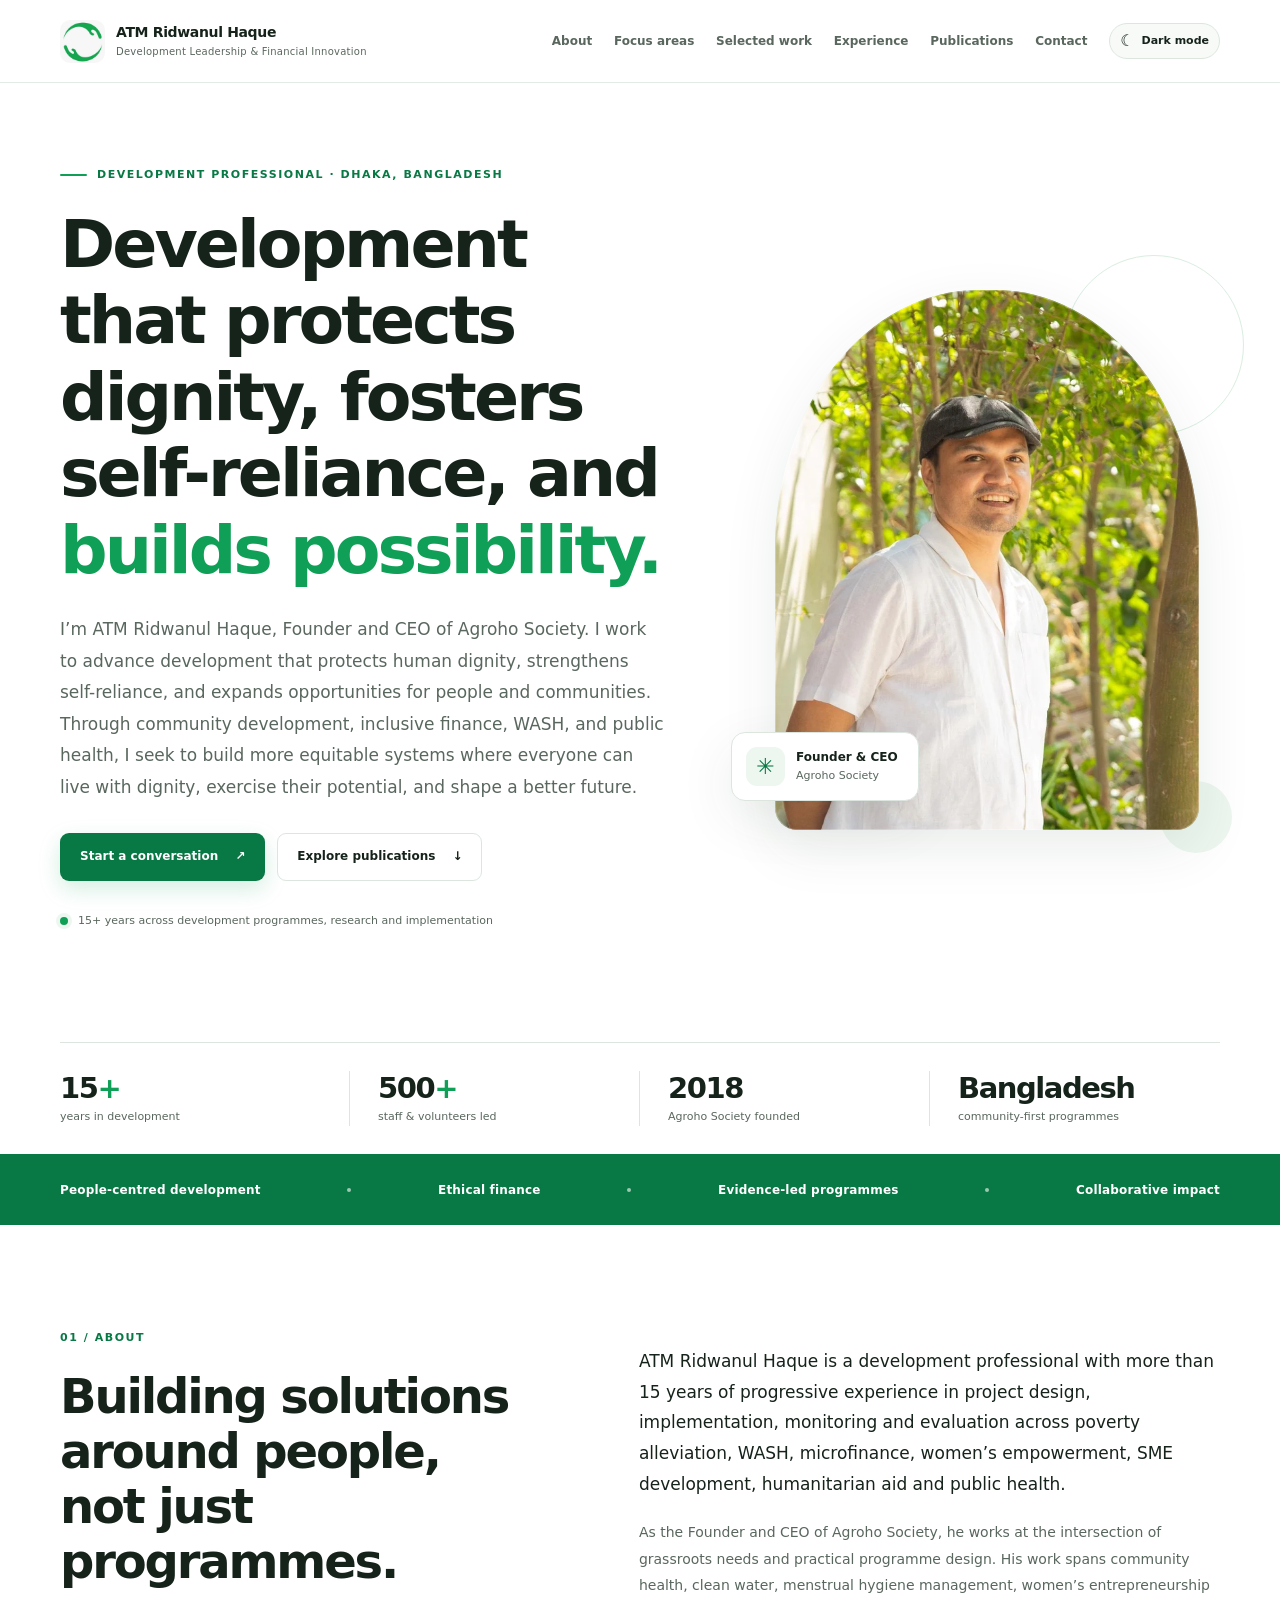
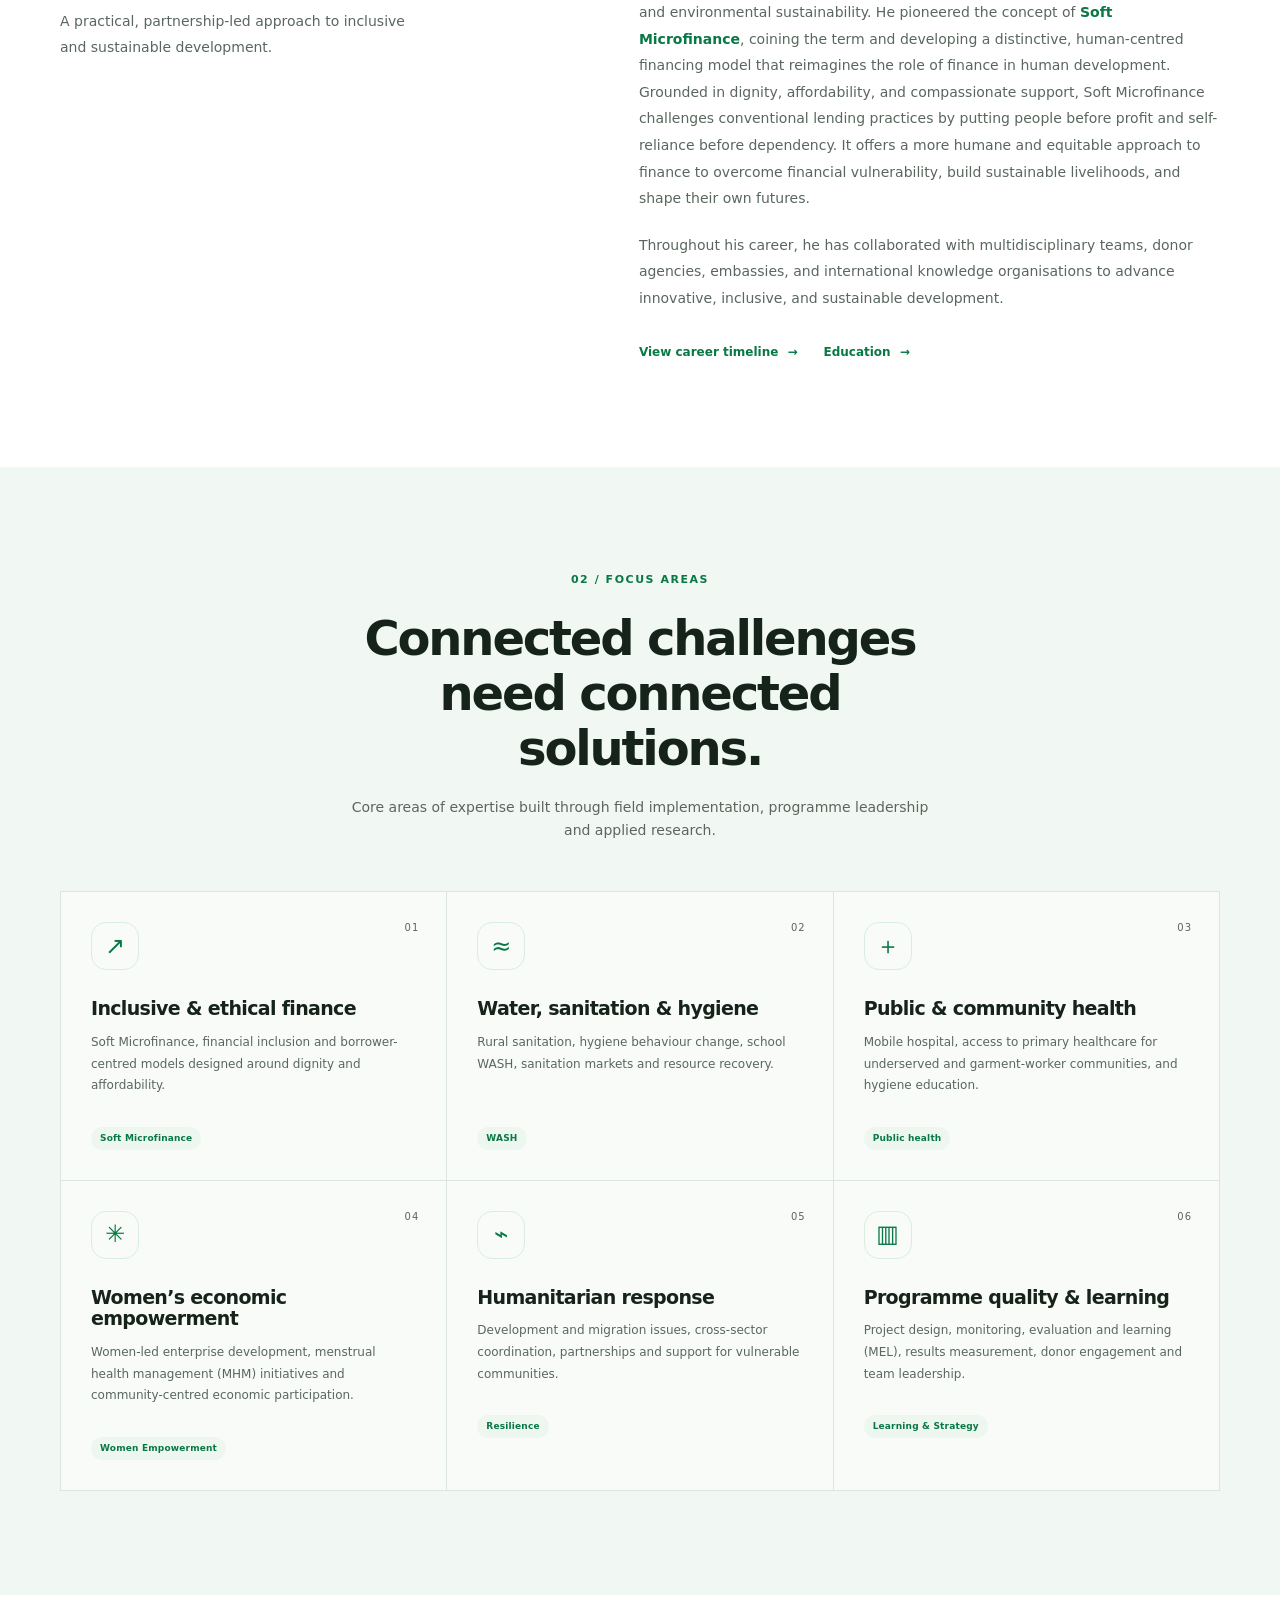
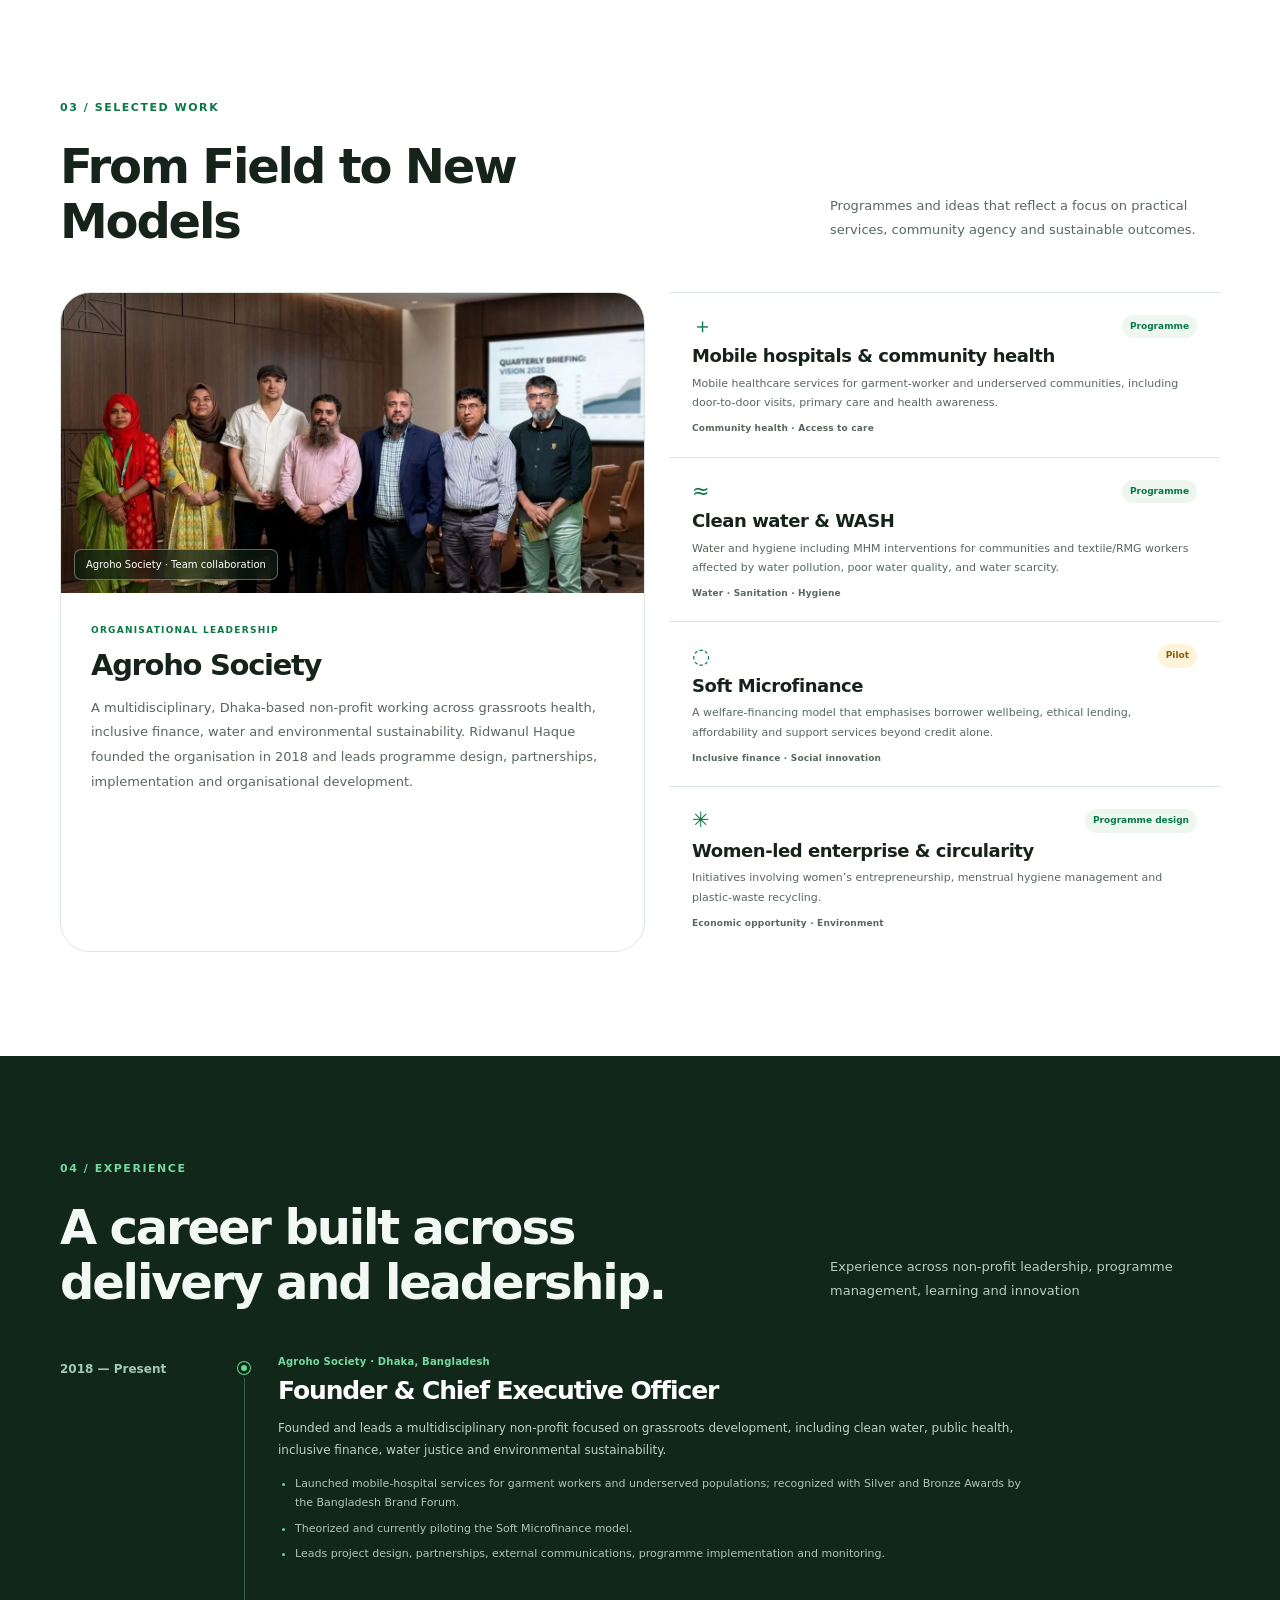
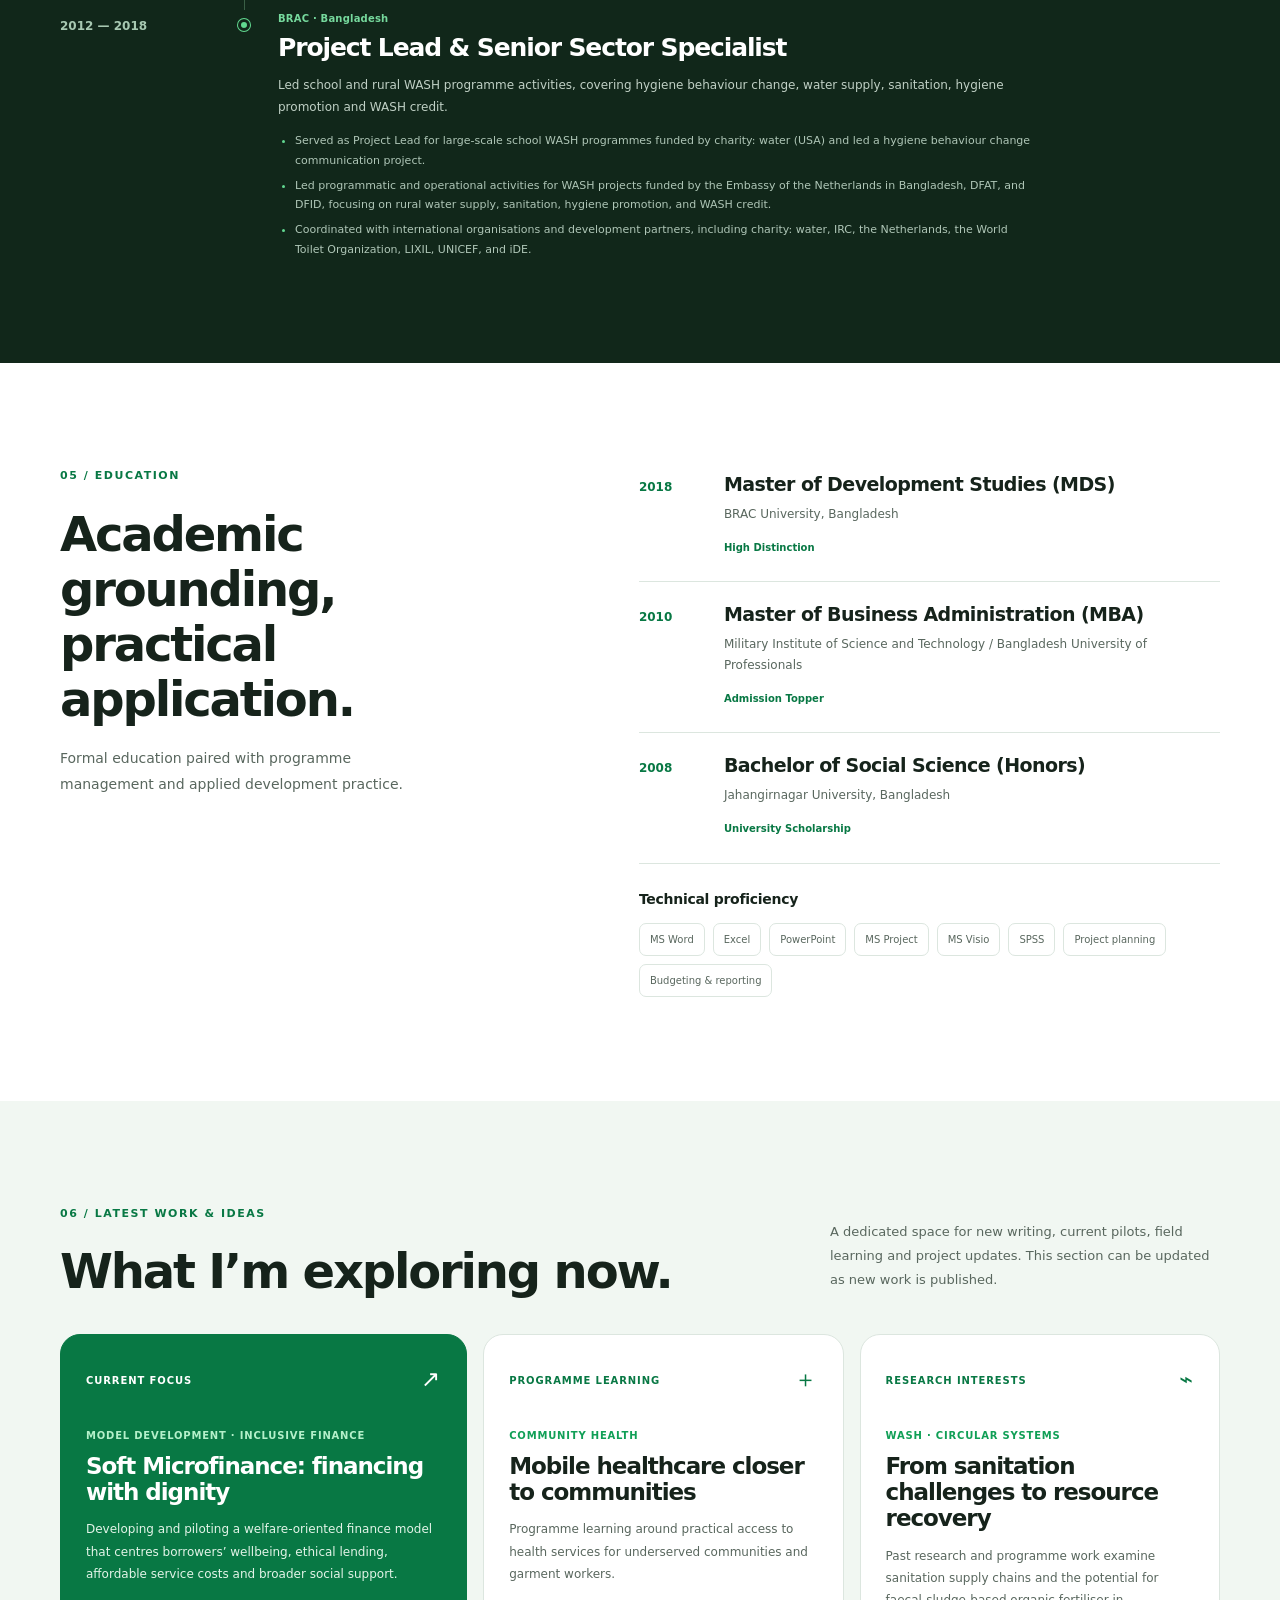
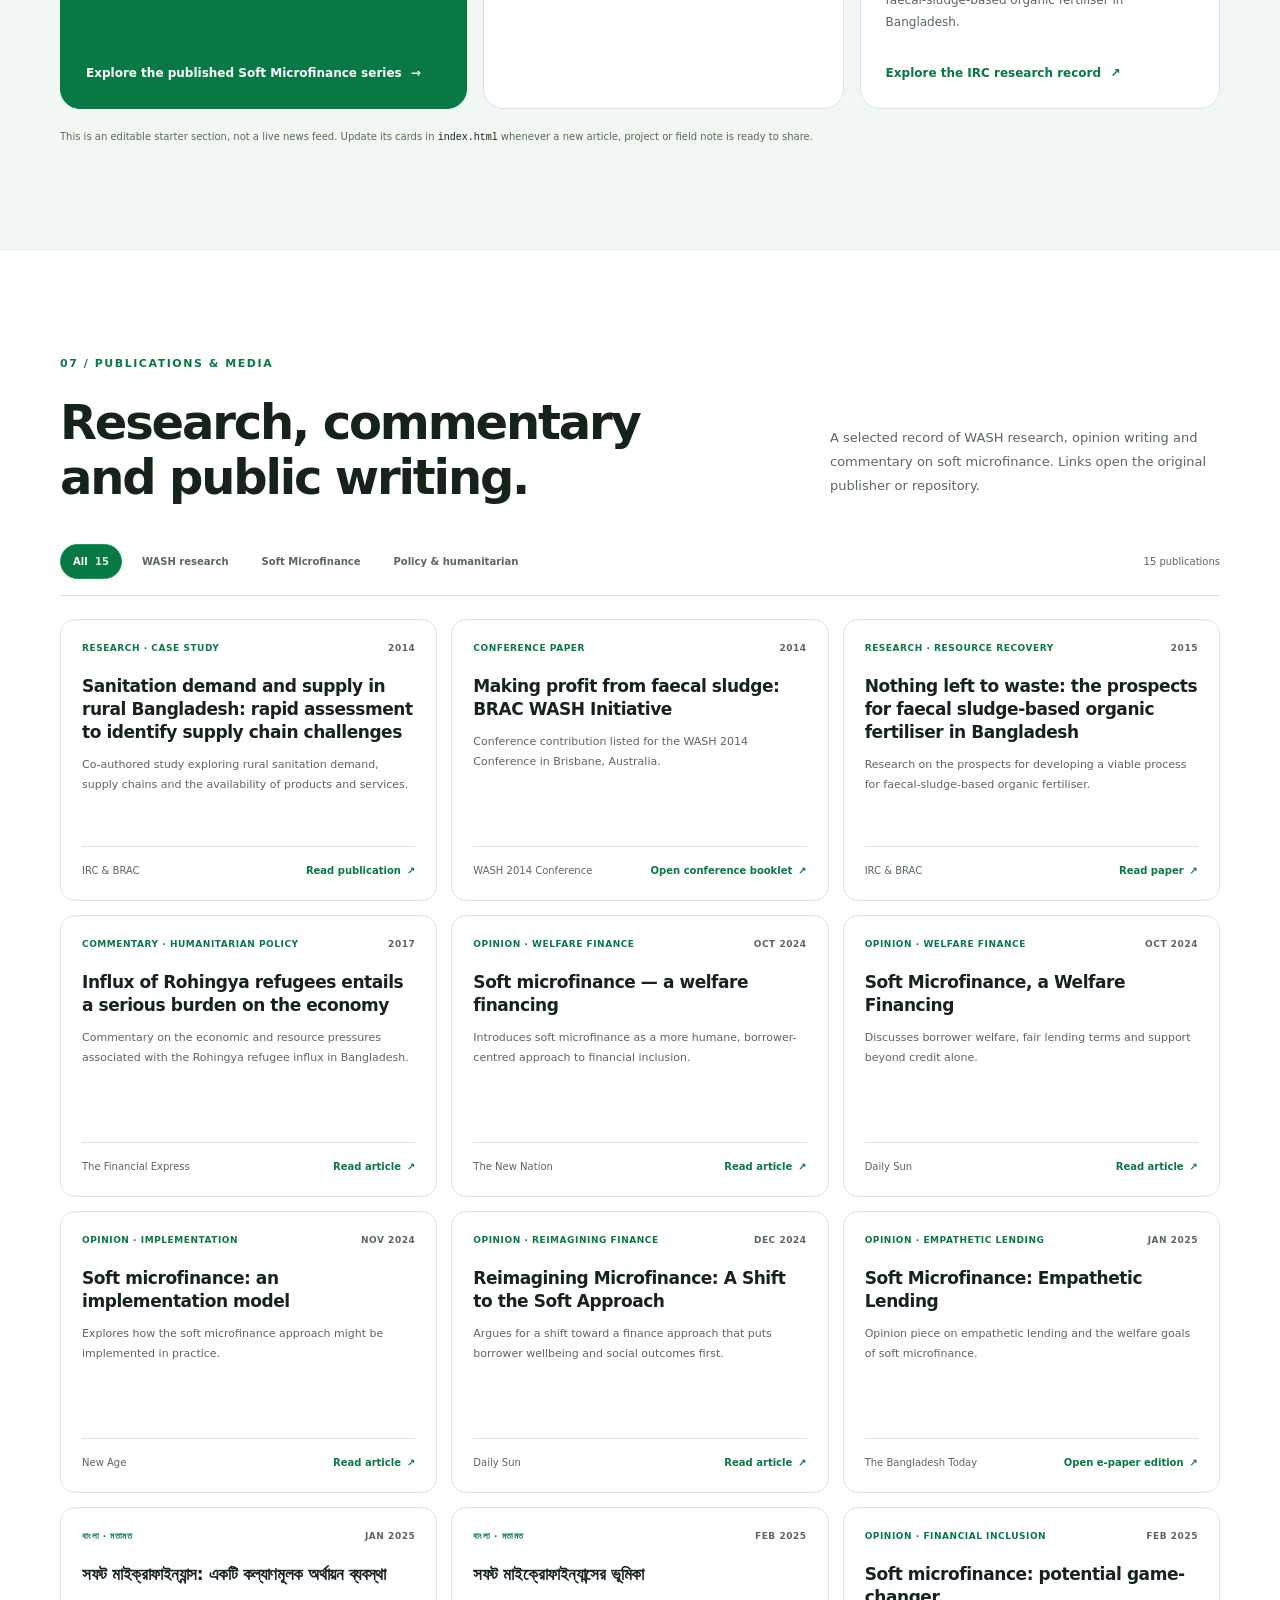
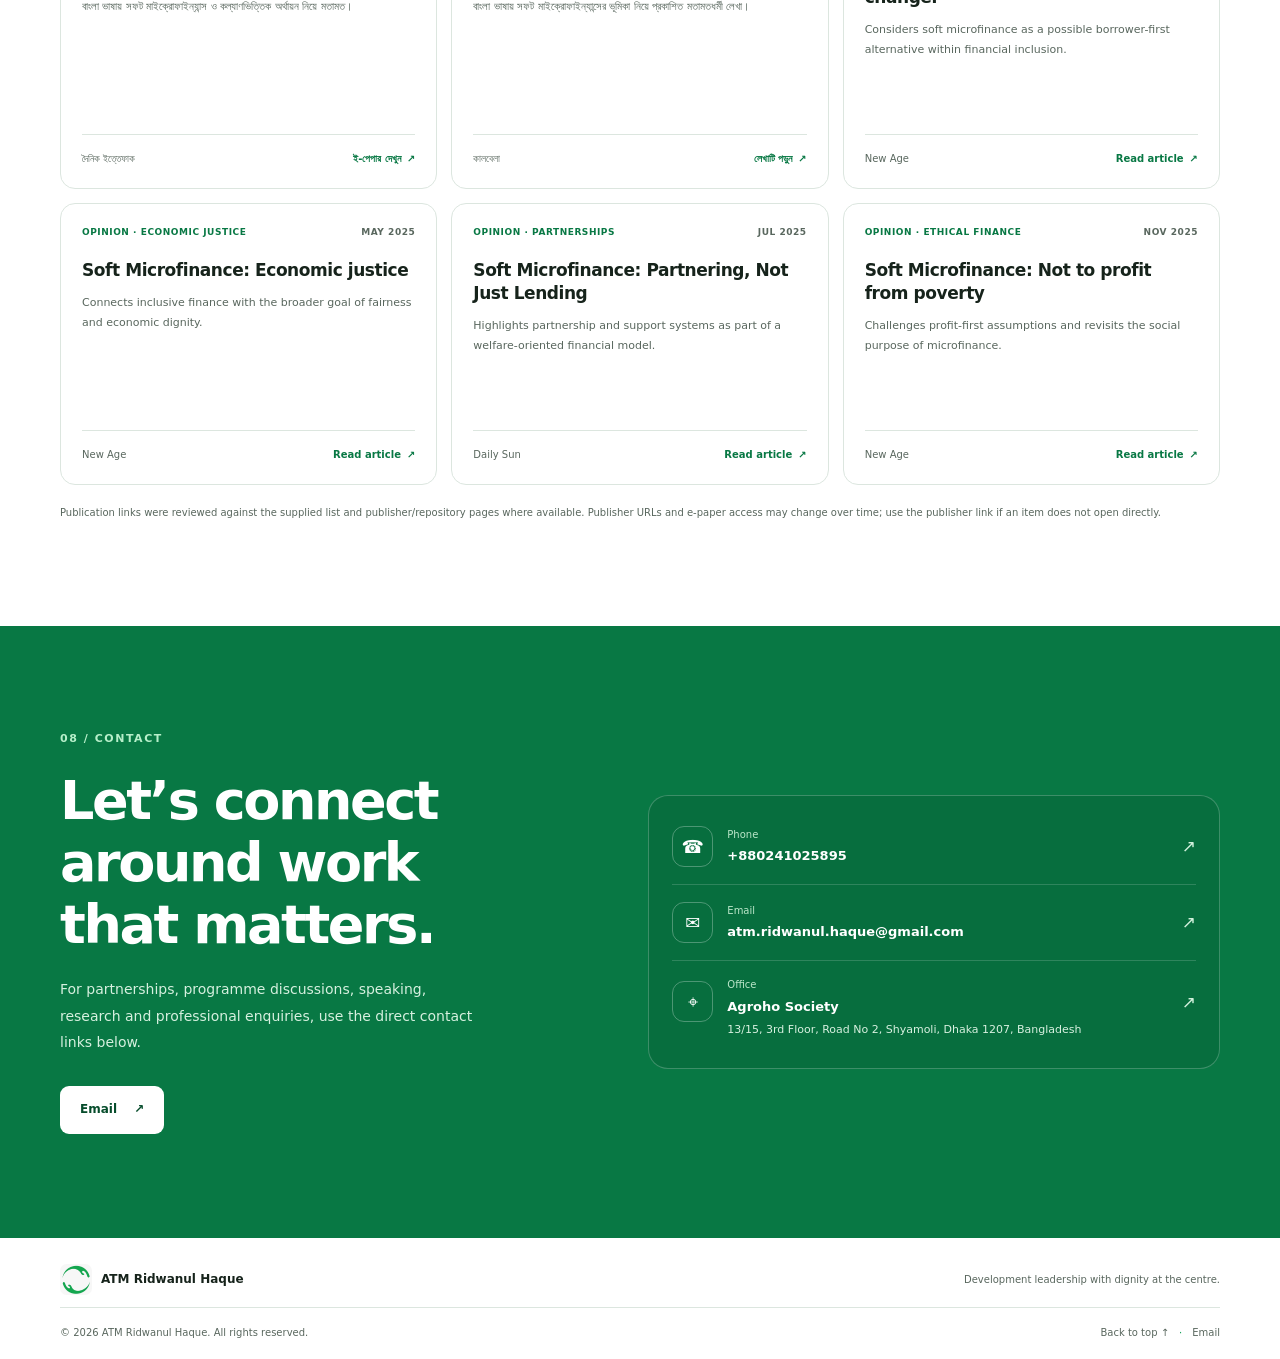
==== commit 10dc5002: "Add files via upload Intro changed.Whatsapp and facebook links removed. Drip by drip news link remov" ====
--- a/index.html
+++ b/index.html
@@ -5,13 +5,13 @@
   <meta name="viewport" content="width=device-width, initial-scale=1">
   <meta name="theme-color" content="#0f9f55">
   <meta name="color-scheme" content="light dark">
-  <title>ATM Ridwanul Haque | Development Leader, Founder of Agroho Society</title>
-  <meta name="description" content="ATM Ridwanul Haque is a Bangladesh-based development professional and Founder & CEO of Agroho Society, working across inclusive finance, WASH, public health, women’s empowerment and community development.">
-  <meta name="keywords" content="ATM Ridwanul Haque, Ridwanul Haque, Agroho Society, Soft Microfinance, development professional Bangladesh, WASH, sanitation, public health, women's empowerment, humanitarian response, social innovation">
+  <title>ATM Ridwanul Haque | Development Leadership & Financial Innovation</title>
+  <meta name="description" content="ATM Ridwanul Haque is Founder and CEO of Agroho Society, advancing dignified development, self-reliance, inclusive finance, WASH, public health and Soft Microfinance in Bangladesh.">
+  <meta name="keywords" content="ATM Ridwanul Haque, Ridwanul Haque, Agroho Society, Soft Microfinance, development professional Bangladesh, WASH, sanitation, public health, women's empowerment, humanitarian response, financial innovation">
   <meta name="author" content="ATM Ridwanul Haque">
   <meta name="robots" content="index, follow, max-image-preview:large, max-snippet:-1, max-video-preview:-1">
   <meta name="googlebot" content="index, follow, max-image-preview:large, max-snippet:-1, max-video-preview:-1">
-  <link rel="canonical" href="https://atmridwanulhaque.com/">
+  <link rel="canonical" href="https://tanjimarup.github.io/atmridwanulhaque/">
   <link rel="icon" href="favicon.ico" sizes="any">
   <link rel="icon" type="image/png" href="assets/favicon.png">
   <link rel="apple-touch-icon" href="assets/favicon-256.png">
@@ -20,10 +20,10 @@
   <link rel="stylesheet" href="styles.css">
   <meta property="og:type" content="profile">
   <meta property="og:site_name" content="ATM Ridwanul Haque">
-  <meta property="og:title" content="ATM Ridwanul Haque | Development Leader & Social Innovator">
-  <meta property="og:description" content="Development professional, Founder & CEO of Agroho Society, and advocate for dignified, people-centred development and soft microfinance.">
-  <meta property="og:url" content="https://atmridwanulhaque.com/">
-  <meta property="og:image" content="https://atmridwanulhaque.com/assets/og-ridwanul-haque.jpg">
+  <meta property="og:title" content="ATM Ridwanul Haque | Development Leadership & Financial Innovation">
+  <meta property="og:description" content="Founder and CEO of Agroho Society, advancing dignified development, self-reliance and a human-centred approach to financial innovation.">
+  <meta property="og:url" content="https://tanjimarup.github.io/atmridwanulhaque/">
+  <meta property="og:image" content="https://tanjimarup.github.io/atmridwanulhaque/assets/og-ridwanul-haque.jpg">
   <meta property="og:image:width" content="1200">
   <meta property="og:image:height" content="630">
   <meta property="og:image:alt" content="ATM Ridwanul Haque, Founder and CEO of Agroho Society">
@@ -31,9 +31,9 @@
   <meta property="profile:first_name" content="Ridwanul">
   <meta property="profile:last_name" content="Haque">
   <meta name="twitter:card" content="summary_large_image">
-  <meta name="twitter:title" content="ATM Ridwanul Haque | Development Leader & Social Innovator">
-  <meta name="twitter:description" content="Development professional and Founder & CEO of Agroho Society in Bangladesh.">
-  <meta name="twitter:image" content="https://atmridwanulhaque.com/assets/og-ridwanul-haque.jpg">
+  <meta name="twitter:title" content="ATM Ridwanul Haque | Development Leadership & Financial Innovation">
+  <meta name="twitter:description" content="Founder and CEO of Agroho Society, advancing dignified development, self-reliance and financial innovation in Bangladesh.">
+  <meta name="twitter:image" content="https://tanjimarup.github.io/atmridwanulhaque/assets/og-ridwanul-haque.jpg">
   <meta name="twitter:image:alt" content="Portrait of ATM Ridwanul Haque">
   <script type="application/ld+json">
   {
@@ -41,16 +41,16 @@
     "@graph": [
       {
         "@type": "Person",
-        "@id": "https://atmridwanulhaque.com/#person",
+        "@id": "https://tanjimarup.github.io/atmridwanulhaque/#person",
         "name": "ATM Ridwanul Haque",
         "givenName": "ATM Ridwanul",
         "familyName": "Haque",
-        "url": "https://atmridwanulhaque.com/",
-        "image": "https://atmridwanulhaque.com/assets/ridwanul-haque.webp",
-        "email": "ridwanulhaque.agroho@gmail.com",
-        "telephone": "+8801718023177",
+        "url": "https://tanjimarup.github.io/atmridwanulhaque/",
+        "image": "https://tanjimarup.github.io/atmridwanulhaque/assets/ridwanul-haque.webp",
+        "email": "atm.ridwanul.haque@gmail.com",
+        "telephone": "+880241025895",
         "jobTitle": "Founder and Chief Executive Officer",
-        "description": "Bangladesh-based development professional with experience in project design, implementation, monitoring and evaluation across inclusive finance, WASH, public health, women's empowerment and humanitarian response.",
+        "description": "Bangladesh-based development professional and Founder and CEO of Agroho Society, advancing dignified development, self-reliance, inclusive finance, WASH and public health, and pioneering the Soft Microfinance concept.",
         "address": {
           "@type": "PostalAddress",
           "streetAddress": "Agroho Society, 13/15, 3rd Floor, Road No 2, Shyamoli",
@@ -58,8 +58,7 @@
           "postalCode": "1207",
           "addressCountry": "BD"
         },
-        "worksFor": {"@id": "https://atmridwanulhaque.com/#agroho"},
-        "sameAs": ["https://www.facebook.com/share/1bq1QBZqnb/?mibextid=wwXIfr"],
+        "worksFor": {"@id": "https://tanjimarup.github.io/atmridwanulhaque/#agroho"},
         "knowsAbout": [
           "Soft Microfinance", "Water, Sanitation and Hygiene (WASH)", "Public health",
           "Women’s economic empowerment", "Monitoring, Evaluation and Learning",
@@ -73,9 +72,9 @@
       },
       {
         "@type": "Organization",
-        "@id": "https://atmridwanulhaque.com/#agroho",
+        "@id": "https://tanjimarup.github.io/atmridwanulhaque/#agroho",
         "name": "Agroho Society",
-        "description": "A Dhaka-based non-profit organization described in this profile as working on grassroots development in health, inclusive finance, water and environmental sustainability.",
+        "description": "A Dhaka-based non-profit organization working on grassroots development, including clean water, public health, inclusive finance, water justice and environmental sustainability.",
         "address": {
           "@type": "PostalAddress",
           "streetAddress": "13/15, 3rd Floor, Road No 2, Shyamoli",
@@ -83,18 +82,18 @@
           "postalCode": "1207",
           "addressCountry": "BD"
         },
-        "email": "ridwanulhaque.agroho@gmail.com",
-        "telephone": "+8801718023177",
-        "founder": {"@id": "https://atmridwanulhaque.com/#person"}
+        "email": "atm.ridwanul.haque@gmail.com",
+        "telephone": "+880241025895",
+        "founder": {"@id": "https://tanjimarup.github.io/atmridwanulhaque/#person"}
       },
       {
         "@type": "WebSite",
-        "@id": "https://atmridwanulhaque.com/#website",
-        "url": "https://atmridwanulhaque.com/",
+        "@id": "https://tanjimarup.github.io/atmridwanulhaque/#website",
+        "url": "https://tanjimarup.github.io/atmridwanulhaque/",
         "name": "ATM Ridwanul Haque",
         "description": "Professional portfolio, publications and development work of ATM Ridwanul Haque.",
         "inLanguage": "en-BD",
-        "about": {"@id": "https://atmridwanulhaque.com/#person"}
+        "about": {"@id": "https://tanjimarup.github.io/atmridwanulhaque/#person"}
       }
     ]
   }
@@ -106,7 +105,7 @@
     <div class="container header-inner">
       <a class="brand" href="#top" aria-label="ATM Ridwanul Haque home">
         <img src="assets/agroho-logo.jpg" alt="Agroho mark" width="45" height="43">
-        <span class="brand-copy"><strong>ATM Ridwanul Haque</strong><small>Development leadership & social innovation</small></span>
+        <span class="brand-copy"><strong>ATM Ridwanul Haque</strong><small>Development Leadership & Financial Innovation</small></span>
       </a>
       <button class="menu-toggle" id="menu-toggle" type="button" aria-expanded="false" aria-controls="primary-nav" aria-label="Open navigation"><span></span><span></span><span></span></button>
       <nav class="primary-nav" id="primary-nav" aria-label="Main navigation">
@@ -126,8 +125,8 @@
       <div class="container hero-grid">
         <div class="hero-copy">
           <p class="eyebrow"><span class="eyebrow-line"></span> Development professional · Dhaka, Bangladesh</p>
-          <h1>Development that protects dignity—and <span>builds possibility.</span></h1>
-          <p class="hero-lede">I’m ATM Ridwanul Haque, Founder and CEO of Agroho Society. My work brings together community development, inclusive finance, WASH and public health to help build more equitable systems and resilient communities.</p>
+          <h1>Development that protects dignity, fosters self-reliance, and <span>builds possibility.</span></h1>
+          <p class="hero-lede">I’m ATM Ridwanul Haque, Founder and CEO of Agroho Society. I work to advance development that protects human dignity, strengthens self-reliance, and expands opportunities for people and communities. Through community development, inclusive finance, WASH, and public health, I seek to build more equitable systems where everyone can live with dignity, exercise their potential, and shape a better future.</p>
           <div class="hero-actions">
             <a class="button button-primary" href="#contact">Start a conversation <span aria-hidden="true">↗</span></a>
             <a class="button button-secondary" href="#publications">Explore publications <span aria-hidden="true">↓</span></a>
@@ -142,7 +141,7 @@
       </div>
       <div class="container metric-strip" aria-label="Profile highlights">
         <div class="metric"><strong>15<span>+</span></strong><span>years in development</span></div>
-        <div class="metric"><strong>50<span>+</span></strong><span>staff & volunteers led</span></div>
+        <div class="metric"><strong>500<span>+</span></strong><span>staff & volunteers led</span></div>
         <div class="metric"><strong>2018</strong><span>Agroho Society founded</span></div>
         <div class="metric metric-location"><strong>Bangladesh</strong><span>community-first programmes</span></div>
       </div>
@@ -155,50 +154,48 @@
     <section class="section section-pad" id="about">
       <div class="container two-column">
         <div class="section-heading"><p class="eyebrow">01 / About</p><h2>Building solutions around people, not just programmes.</h2><p class="heading-note">A practical, partnership-led approach to inclusive and sustainable development.</p></div>
-        <div class="prose-block"><p class="lead-paragraph">ATM Ridwanul Haque is a development professional with more than 15 years of progressive experience in project design, implementation, monitoring and evaluation across poverty alleviation, WASH, microfinance, women’s empowerment, SME development, humanitarian aid and public health.</p><p>As the founder and chief executive of Agroho Society, he works at the intersection of grassroots needs and practical programme design. His work spans community health, clean water, menstrual hygiene management, women’s entrepreneurship and environmental sustainability. He is also developing and piloting <em>Soft Microfinance</em>—a borrower-centred approach that places dignity, affordability and wider social support at the heart of inclusive finance.</p><p>Across his career, he has worked with multidisciplinary teams, funding partners and development organisations, including BRAC WASH. His practice combines field implementation with programme oversight, donor communication, monitoring, evaluation and learning.</p><div class="inline-link-row"><a class="text-link" href="#experience">View career timeline <span aria-hidden="true">→</span></a><a class="text-link" href="#education">Education <span aria-hidden="true">→</span></a></div></div>
+        <div class="prose-block"><p class="lead-paragraph">ATM Ridwanul Haque is a development professional with more than 15 years of progressive experience in project design, implementation, monitoring and evaluation across poverty alleviation, WASH, microfinance, women’s empowerment, SME development, humanitarian aid and public health.</p><p>As the Founder and CEO of Agroho Society, he works at the intersection of grassroots needs and practical programme design. His work spans community health, clean water, menstrual hygiene management, women’s entrepreneurship and environmental sustainability. He pioneered the concept of <em>Soft Microfinance</em>, coining the term and developing a distinctive, human-centred financing model that reimagines the role of finance in human development. Grounded in dignity, affordability, and compassionate support, Soft Microfinance challenges conventional lending practices by putting people before profit and self-reliance before dependency. It offers a more humane and equitable approach to finance to overcome financial vulnerability, build sustainable livelihoods, and shape their own futures.</p><p>Throughout his career, he has collaborated with multidisciplinary teams, donor agencies, embassies, and international knowledge organisations to advance innovative, inclusive, and sustainable development.</p><div class="inline-link-row"><a class="text-link" href="#experience">View career timeline <span aria-hidden="true">→</span></a><a class="text-link" href="#education">Education <span aria-hidden="true">→</span></a></div></div>
       </div>
     </section>
 
     <section class="section section-tinted section-pad" id="focus">
       <div class="container">
-        <div class="section-heading centered-heading"><p class="eyebrow">02 / Focus areas</p><h2>Connected challenges need connected solutions.</h2><p>Core areas of expertise built through field delivery, programme leadership and applied research.</p></div>
+        <div class="section-heading centered-heading"><p class="eyebrow">02 / Focus areas</p><h2>Connected challenges need connected solutions.</h2><p>Core areas of expertise built through field implementation, programme leadership and applied research.</p></div>
         <div class="focus-grid">
-          <article class="focus-card"><span class="card-number">01</span><div class="line-icon" aria-hidden="true">↗</div><h3>Inclusive & ethical finance</h3><p>Soft Microfinance, WASH credit, financial inclusion and borrower-centred models designed around dignity and affordability.</p><span class="card-tag">Soft Microfinance</span></article>
+          <article class="focus-card"><span class="card-number">01</span><div class="line-icon" aria-hidden="true">↗</div><h3>Inclusive & ethical finance</h3><p>Soft Microfinance, financial inclusion and borrower-centred models designed around dignity and affordability.</p><span class="card-tag">Soft Microfinance</span></article>
           <article class="focus-card"><span class="card-number">02</span><div class="line-icon" aria-hidden="true">≈</div><h3>Water, sanitation & hygiene</h3><p>Rural sanitation, hygiene behaviour change, school WASH, sanitation markets and resource recovery.</p><span class="card-tag">WASH</span></article>
-          <article class="focus-card"><span class="card-number">03</span><div class="line-icon" aria-hidden="true">＋</div><h3>Public & community health</h3><p>Mobile healthcare, health access for underserved and garment-worker communities, and hygiene education.</p><span class="card-tag">Community health</span></article>
-          <article class="focus-card"><span class="card-number">04</span><div class="line-icon" aria-hidden="true">✳</div><h3>Women’s economic empowerment</h3><p>Women-led enterprise development, menstrual health initiatives and community-centred economic participation.</p><span class="card-tag">Empowerment</span></article>
+          <article class="focus-card"><span class="card-number">03</span><div class="line-icon" aria-hidden="true">＋</div><h3>Public & community health</h3><p>Mobile hospital, access to primary healthcare for underserved and garment-worker communities, and hygiene education.</p><span class="card-tag">Public health</span></article>
+          <article class="focus-card"><span class="card-number">04</span><div class="line-icon" aria-hidden="true">✳</div><h3>Women’s economic empowerment</h3><p>Women-led enterprise development, menstrual health management (MHM) initiatives and community-centred economic participation.</p><span class="card-tag">Women Empowerment</span></article>
           <article class="focus-card"><span class="card-number">05</span><div class="line-icon" aria-hidden="true">⌁</div><h3>Humanitarian response</h3><p>Development and migration issues, cross-sector coordination, partnerships and support for vulnerable communities.</p><span class="card-tag">Resilience</span></article>
-          <article class="focus-card"><span class="card-number">06</span><div class="line-icon" aria-hidden="true">▥</div><h3>Programme quality & learning</h3><p>Project design, monitoring, evaluation and learning (MEL), results measurement, donor engagement and team leadership.</p><span class="card-tag">MEL & strategy</span></article>
+          <article class="focus-card"><span class="card-number">06</span><div class="line-icon" aria-hidden="true">▥</div><h3>Programme quality & learning</h3><p>Project design, monitoring, evaluation and learning (MEL), results measurement, donor engagement and team leadership.</p><span class="card-tag">Learning & Strategy</span></article>
         </div>
       </div>
     </section>
 
     <section class="section section-pad" id="work">
       <div class="container">
-        <div class="section-heading split-heading"><div><p class="eyebrow">03 / Selected work</p><h2>From field delivery to new models.</h2></div><p>Programmes and ideas that reflect a focus on practical services, community agency and sustainable outcomes.</p></div>
+        <div class="section-heading split-heading"><div><p class="eyebrow">03 / Selected work</p><h2>From Field to New Models</h2></div><p>Programmes and ideas that reflect a focus on practical services, community agency and sustainable outcomes.</p></div>
         <div class="work-layout">
           <article class="work-feature">
             <div class="work-feature-image"><img src="assets/agroho-team.webp" alt="Agroho team gathered for a programme meeting" loading="lazy" width="1281" height="816"><span class="image-caption">Agroho Society · Team collaboration</span></div>
-            <div class="work-feature-body"><p class="eyebrow">Organisational leadership</p><h3>Agroho Society</h3><p>A multidisciplinary, Dhaka-based non-profit working across grassroots health, inclusive finance, water and environmental sustainability. Ridwanul Haque founded the organisation in 2018 and leads programme design, partnerships, implementation and organisational development.</p><a class="text-link" href="https://dripbydrip.org/mobile-hospitals/" target="_blank" rel="noopener noreferrer">Read about the mobile hospital collaboration <span aria-hidden="true">↗</span></a></div>
+            <div class="work-feature-body"><p class="eyebrow">Organisational leadership</p><h3>Agroho Society</h3><p>A multidisciplinary, Dhaka-based non-profit working across grassroots health, inclusive finance, water and environmental sustainability. Ridwanul Haque founded the organisation in 2018 and leads programme design, partnerships, implementation and organisational development.</p></div>
           </article>
           <div class="work-list">
-            <article class="work-item"><div class="work-item-top"><span class="work-symbol" aria-hidden="true">＋</span><span class="work-status">Programme</span></div><h3>Mobile hospitals & community health</h3><p>Mobile healthcare services for garment-worker and underserved communities, including field visits, primary care and health awareness.</p><div class="work-meta">Community health · Access to care</div></article>
-            <article class="work-item"><div class="work-item-top"><span class="work-symbol" aria-hidden="true">≈</span><span class="work-status">Programme</span></div><h3>Clean water & WASH</h3><p>Water and hygiene interventions for communities and textile/RMG workers affected by water-quality challenges, alongside previous rural sanitation and school WASH work.</p><div class="work-meta">Water · Sanitation · Hygiene</div></article>
-            <article class="work-item"><div class="work-item-top"><span class="work-symbol" aria-hidden="true">◌</span><span class="work-status status-pilot">Pilot</span></div><h3>Soft Microfinance</h3><p>A developing welfare-financing model that emphasises borrower wellbeing, ethical lending, affordability and supportive services beyond credit alone.</p><div class="work-meta">Inclusive finance · Social innovation</div></article>
+            <article class="work-item"><div class="work-item-top"><span class="work-symbol" aria-hidden="true">＋</span><span class="work-status">Programme</span></div><h3>Mobile hospitals & community health</h3><p>Mobile healthcare services for garment-worker and underserved communities, including door-to-door visits, primary care and health awareness.</p><div class="work-meta">Community health · Access to care</div></article>
+            <article class="work-item"><div class="work-item-top"><span class="work-symbol" aria-hidden="true">≈</span><span class="work-status">Programme</span></div><h3>Clean water & WASH</h3><p>Water and hygiene including MHM interventions for communities and textile/RMG workers affected by water pollution, poor water quality, and water scarcity.</p><div class="work-meta">Water · Sanitation · Hygiene</div></article>
+            <article class="work-item"><div class="work-item-top"><span class="work-symbol" aria-hidden="true">◌</span><span class="work-status status-pilot">Pilot</span></div><h3>Soft Microfinance</h3><p>A welfare-financing model that emphasises borrower wellbeing, ethical lending, affordability and support services beyond credit alone.</p><div class="work-meta">Inclusive finance · Social innovation</div></article>
             <article class="work-item"><div class="work-item-top"><span class="work-symbol" aria-hidden="true">✳</span><span class="work-status">Programme design</span></div><h3>Women-led enterprise & circularity</h3><p>Initiatives involving women’s entrepreneurship, menstrual hygiene management and plastic-waste recycling.</p><div class="work-meta">Economic opportunity · Environment</div></article>
           </div>
         </div>
-        <p class="source-note">Programme descriptions are based on the professional information supplied for this profile. Mobile-hospital context is also documented by <a href="https://dripbydrip.org/mobile-hospitals/" target="_blank" rel="noopener noreferrer">Drip by Drip</a>.</p>
       </div>
     </section>
 
     <section class="section section-dark section-pad" id="experience">
       <div class="container">
-        <div class="section-heading split-heading dark-heading"><div><p class="eyebrow">04 / Experience</p><h2>A career built across delivery and leadership.</h2></div><p>Experience across non-profit leadership, WASH programme management, implementation quality and partner reporting.</p></div>
+        <div class="section-heading split-heading dark-heading"><div><p class="eyebrow">04 / Experience</p><h2>A career built across delivery and leadership.</h2></div><p>Experience across non-profit leadership, programme management, learning and innovation</p></div>
         <div class="timeline">
-          <article class="timeline-item"><div class="timeline-date">2018 — Present</div><div class="timeline-marker" aria-hidden="true"></div><div class="timeline-content"><p class="timeline-org">Agroho Society · Dhaka, Bangladesh</p><h3>Founder & Chief Executive Officer</h3><p>Founded and leads a multidisciplinary non-profit focused on grassroots development, including community health, inclusive finance, water and environmental sustainability.</p><ul><li>Launched mobile-hospital services for garment workers and underserved populations; the supplied profile notes Silver and Bronze recognition from Bangladesh Brand Forum.</li><li>Leads project design, partnerships, donor communication, programme monitoring and day-to-day management.</li><li>Guides a multidisciplinary team of 50+ staff and volunteers and pilots the Soft Microfinance model.</li></ul></div></article>
-          <article class="timeline-item"><div class="timeline-date">2013 — 2017</div><div class="timeline-marker" aria-hidden="true"></div><div class="timeline-content"><p class="timeline-org">BRAC · WASH Programme</p><h3>Project Lead</h3><p>Worked on hygiene behaviour change and WASH-in-Schools programmes funded by charity: water (USA).</p><ul><li>Monitored progress, quality, delivery risks, budgets and expenditure against programme plans.</li><li>Coordinated implementation teams, funding-agency communication and progress reporting.</li><li>Managed evaluation and project-completion reporting, including lessons learned and recommendations.</li></ul></div></article>
-          <article class="timeline-item"><div class="timeline-date">2010 — 2012</div><div class="timeline-marker" aria-hidden="true"></div><div class="timeline-content"><p class="timeline-org">BRAC · WASH in Rural Areas</p><h3>Senior Sector Specialist</h3><p>Led programme and operational activities for WASH projects funded by DFAT and DFID, with a focus on rural water, sanitation, hygiene promotion and WASH credit.</p><ul><li>Developed and managed WASH credit processes, loan disbursement and recovery.</li><li>Tracked beneficiary coverage, grants, annual work plans, budgets and programme completion.</li><li>Conducted field visits and used implementation feedback to resolve delivery issues.</li></ul></div></article>
+          <article class="timeline-item"><div class="timeline-date">2018 — Present</div><div class="timeline-marker" aria-hidden="true"></div><div class="timeline-content"><p class="timeline-org">Agroho Society · Dhaka, Bangladesh</p><h3>Founder & Chief Executive Officer</h3><p>Founded and leads a multidisciplinary non-profit focused on grassroots development, including clean water, public health, inclusive finance, water justice and environmental sustainability.</p><ul><li>Launched mobile-hospital services for garment workers and underserved populations; recognized with Silver and Bronze Awards by the Bangladesh Brand Forum.</li><li>Theorized and currently piloting the Soft Microfinance model.</li><li>Leads project design, partnerships, external communications, programme implementation and monitoring.</li></ul></div></article>
+          <article class="timeline-item"><div class="timeline-date">2012 — 2018</div><div class="timeline-marker" aria-hidden="true"></div><div class="timeline-content"><p class="timeline-org">BRAC · Bangladesh</p><h3>Project Lead & Senior Sector Specialist</h3><p>Led school and rural WASH programme activities, covering hygiene behaviour change, water supply, sanitation, hygiene promotion and WASH credit.</p><ul><li>Served as Project Lead for large-scale school WASH programmes funded by charity: water (USA) and led a hygiene behaviour change communication project.</li><li>Led programmatic and operational activities for WASH projects funded by the Embassy of the Netherlands in Bangladesh, DFAT, and DFID, focusing on rural water supply, sanitation, hygiene promotion, and WASH credit.</li><li>Coordinated with international organisations and development partners, including charity: water, IRC, the Netherlands, the World Toilet Organization, LIXIL, UNICEF, and iDE.</li></ul></div></article>
         </div>
       </div>
     </section>
@@ -220,7 +217,7 @@
         <div class="section-heading split-heading"><div><p class="eyebrow">06 / Latest work & ideas</p><h2>What I’m exploring now.</h2></div><p>A dedicated space for new writing, current pilots, field learning and project updates. This section can be updated as new work is published.</p></div>
         <div class="latest-grid">
           <article class="latest-card latest-card-featured"><div class="latest-topline"><span>Current focus</span><span class="latest-mark" aria-hidden="true">↗</span></div><p class="latest-type">Model development · Inclusive finance</p><h3>Soft Microfinance: financing with dignity</h3><p>Developing and piloting a welfare-oriented finance model that centres borrowers’ wellbeing, ethical lending, affordable service costs and broader social support.</p><a class="text-link" href="#publications">Explore the published Soft Microfinance series <span aria-hidden="true">→</span></a></article>
-          <article class="latest-card"><div class="latest-topline"><span>Programme learning</span><span class="latest-mark" aria-hidden="true">＋</span></div><p class="latest-type">Community health</p><h3>Mobile healthcare closer to communities</h3><p>Programme learning around practical access to health services for underserved communities and garment workers.</p><a class="text-link" href="https://dripbydrip.org/mobile-hospitals/" target="_blank" rel="noopener noreferrer">Read programme context <span aria-hidden="true">↗</span></a></article>
+          <article class="latest-card"><div class="latest-topline"><span>Programme learning</span><span class="latest-mark" aria-hidden="true">＋</span></div><p class="latest-type">Community health</p><h3>Mobile healthcare closer to communities</h3><p>Programme learning around practical access to health services for underserved communities and garment workers.</p></article>
           <article class="latest-card"><div class="latest-topline"><span>Research interests</span><span class="latest-mark" aria-hidden="true">⌁</span></div><p class="latest-type">WASH · Circular systems</p><h3>From sanitation challenges to resource recovery</h3><p>Past research and programme work examine sanitation supply chains and the potential for faecal-sludge-based organic fertiliser in Bangladesh.</p><a class="text-link" href="https://www.ircwash.org/resources/sanitation-demand-and-supply-rural-bangladesh" target="_blank" rel="noopener noreferrer">Explore the IRC research record <span aria-hidden="true">↗</span></a></article>
         </div>
         <p class="source-note">This is an editable starter section, not a live news feed. Update its cards in <code>index.html</code> whenever a new article, project or field note is ready to share.</p>
@@ -254,19 +251,17 @@
 
     <section class="contact-section section-pad" id="contact">
       <div class="container contact-grid">
-        <div class="contact-copy"><p class="eyebrow">08 / Contact</p><h2>Let’s connect around work that matters.</h2><p>For partnerships, programme discussions, speaking, research and professional enquiries, use the direct contact links below.</p><div class="contact-social"><a class="button button-light" href="https://www.facebook.com/share/1bq1QBZqnb/?mibextid=wwXIfr" target="_blank" rel="noopener noreferrer">Facebook <span aria-hidden="true">↗</span></a><a class="button button-outline-light" href="mailto:ridwanulhaque.agroho@gmail.com?subject=Professional%20enquiry%20%E2%80%94%20ATM%20Ridwanul%20Haque">Email <span aria-hidden="true">↗</span></a></div></div>
+        <div class="contact-copy"><p class="eyebrow">08 / Contact</p><h2>Let’s connect around work that matters.</h2><p>For partnerships, programme discussions, speaking, research and professional enquiries, use the direct contact links below.</p><div class="contact-social"><a class="button button-light" href="mailto:atm.ridwanul.haque@gmail.com?subject=Professional%20enquiry%20%E2%80%94%20ATM%20Ridwanul%20Haque">Email <span aria-hidden="true">↗</span></a></div></div>
         <div class="contact-panel">
-          <a class="contact-row" href="tel:+8801718023177"><span class="contact-icon" aria-hidden="true">☎</span><span class="contact-detail"><small>Phone · Primary</small><strong>+880 1718-023177</strong></span><span class="contact-arrow" aria-hidden="true">↗</span></a>
-          <a class="contact-row" href="tel:+8801787669619"><span class="contact-icon" aria-hidden="true">☎</span><span class="contact-detail"><small>Phone · Secondary</small><strong>+880 1787-669619</strong></span><span class="contact-arrow" aria-hidden="true">↗</span></a>
-          <a class="contact-row" href="https://wa.me/8801718023177" target="_blank" rel="noopener noreferrer"><span class="contact-icon" aria-hidden="true">◉</span><span class="contact-detail"><small>WhatsApp</small><strong>Message on WhatsApp</strong></span><span class="contact-arrow" aria-hidden="true">↗</span></a>
-          <a class="contact-row" href="mailto:ridwanulhaque.agroho@gmail.com"><span class="contact-icon" aria-hidden="true">✉</span><span class="contact-detail"><small>Email</small><strong>ridwanulhaque.agroho@gmail.com</strong></span><span class="contact-arrow" aria-hidden="true">↗</span></a>
+          <a class="contact-row" href="tel:+880241025895"><span class="contact-icon" aria-hidden="true">☎</span><span class="contact-detail"><small>Phone</small><strong>+880241025895</strong></span><span class="contact-arrow" aria-hidden="true">↗</span></a>
+          <a class="contact-row" href="mailto:atm.ridwanul.haque@gmail.com"><span class="contact-icon" aria-hidden="true">✉</span><span class="contact-detail"><small>Email</small><strong>atm.ridwanul.haque@gmail.com</strong></span><span class="contact-arrow" aria-hidden="true">↗</span></a>
           <div class="contact-row contact-address"><span class="contact-icon" aria-hidden="true">⌖</span><span class="contact-detail"><small>Office</small><strong>Agroho Society</strong><span>13/15, 3rd Floor, Road No 2, Shyamoli, Dhaka 1207, Bangladesh</span></span><a class="contact-arrow map-link" href="https://www.google.com/maps/search/?api=1&query=Agroho+Society%2C+13%2F15%2C+Road+No+2%2C+Shyamoli%2C+Dhaka+1207" target="_blank" rel="noopener noreferrer" aria-label="Open office address in Maps">↗</a></div>
         </div>
       </div>
     </section>
   </main>
 
-  <footer class="site-footer"><div class="container footer-inner"><a class="footer-brand" href="#top"><img src="assets/agroho-logo.jpg" alt="" width="32" height="31"><span>ATM Ridwanul Haque</span></a><p>Development leadership with dignity at the centre.</p><div class="footer-bottom"><span>© <span id="year">2026</span> ATM Ridwanul Haque. All rights reserved.</span><div><a href="#top">Back to top ↑</a><span class="footer-dot" aria-hidden="true">·</span><a href="mailto:ridwanulhaque.agroho@gmail.com">Email</a></div></div></div></footer>
+  <footer class="site-footer"><div class="container footer-inner"><a class="footer-brand" href="#top"><img src="assets/agroho-logo.jpg" alt="" width="32" height="31"><span>ATM Ridwanul Haque</span></a><p>Development leadership with dignity at the centre.</p><div class="footer-bottom"><span>© <span id="year">2026</span> ATM Ridwanul Haque. All rights reserved.</span><div><a href="#top">Back to top ↑</a><span class="footer-dot" aria-hidden="true">·</span><a href="mailto:atm.ridwanul.haque@gmail.com">Email</a></div></div></div></footer>
   <script src="script.js" defer></script>
 </body>
 </html>
--- a/styles.css
+++ b/styles.css
@@ -167,7 +167,7 @@
 .timeline-marker::after { content: ""; position: absolute; top: 25px; bottom: -47px; width: 1px; background: rgba(136,201,156,.35); }
 .timeline-item:last-child .timeline-marker::after { display: none; }
 .timeline-content { max-width: 760px; }
-.timeline-org { margin-bottom: 7px; color: #76d99d; font-size: 10px; font-weight: 800; letter-spacing: .11em; text-transform: uppercase; }
+.timeline-org { margin-bottom: 7px; color: #76d99d; font-size: 10px; font-weight: 800; letter-spacing: .02em; text-transform: none; }
 .timeline-content h3 { margin-bottom: 11px; color: #fff; font-size: 25px; }
 .timeline-content > p:not(.timeline-org) { margin-bottom: 13px; color: #c0d0c5; font-size: 12px; line-height: 1.85; }
 .timeline-content ul { display: grid; gap: 6px; margin: 0; padding-left: 17px; color: #afc6b7; font-size: 11px; line-height: 1.75; }
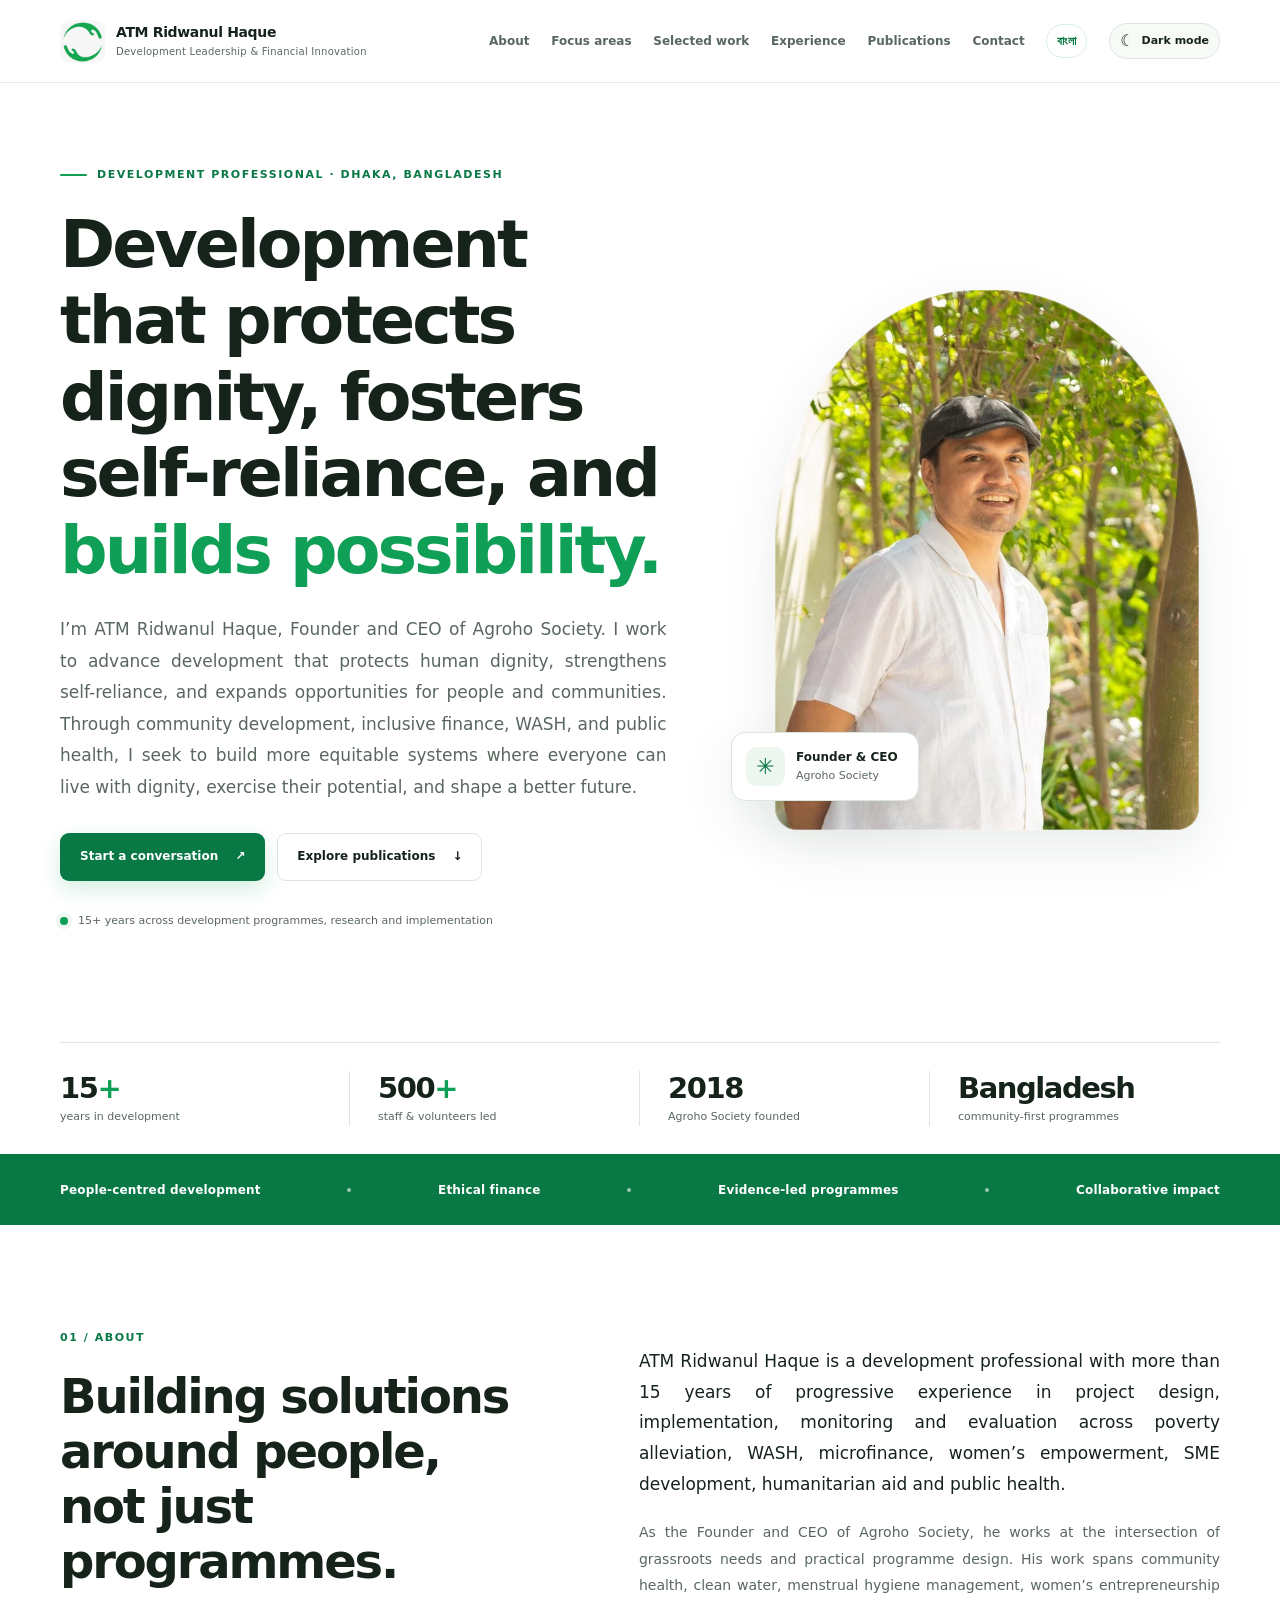
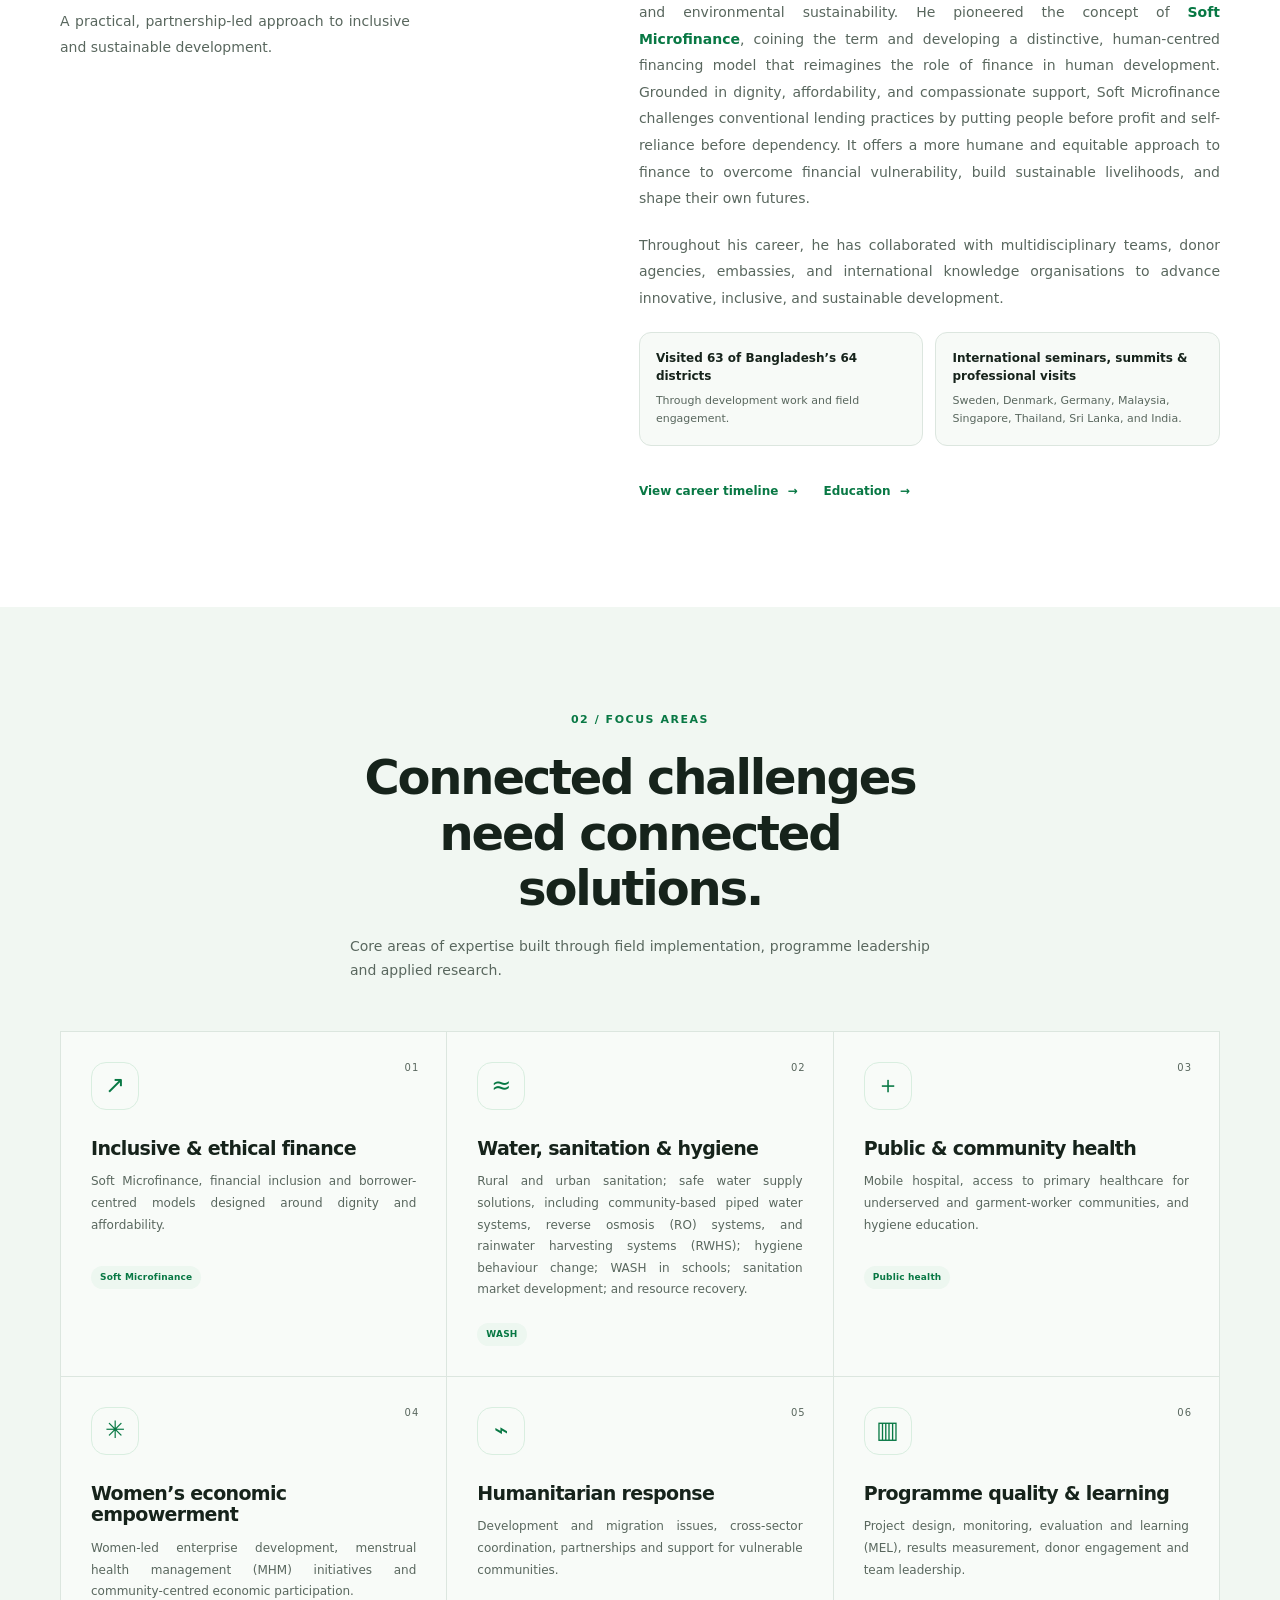
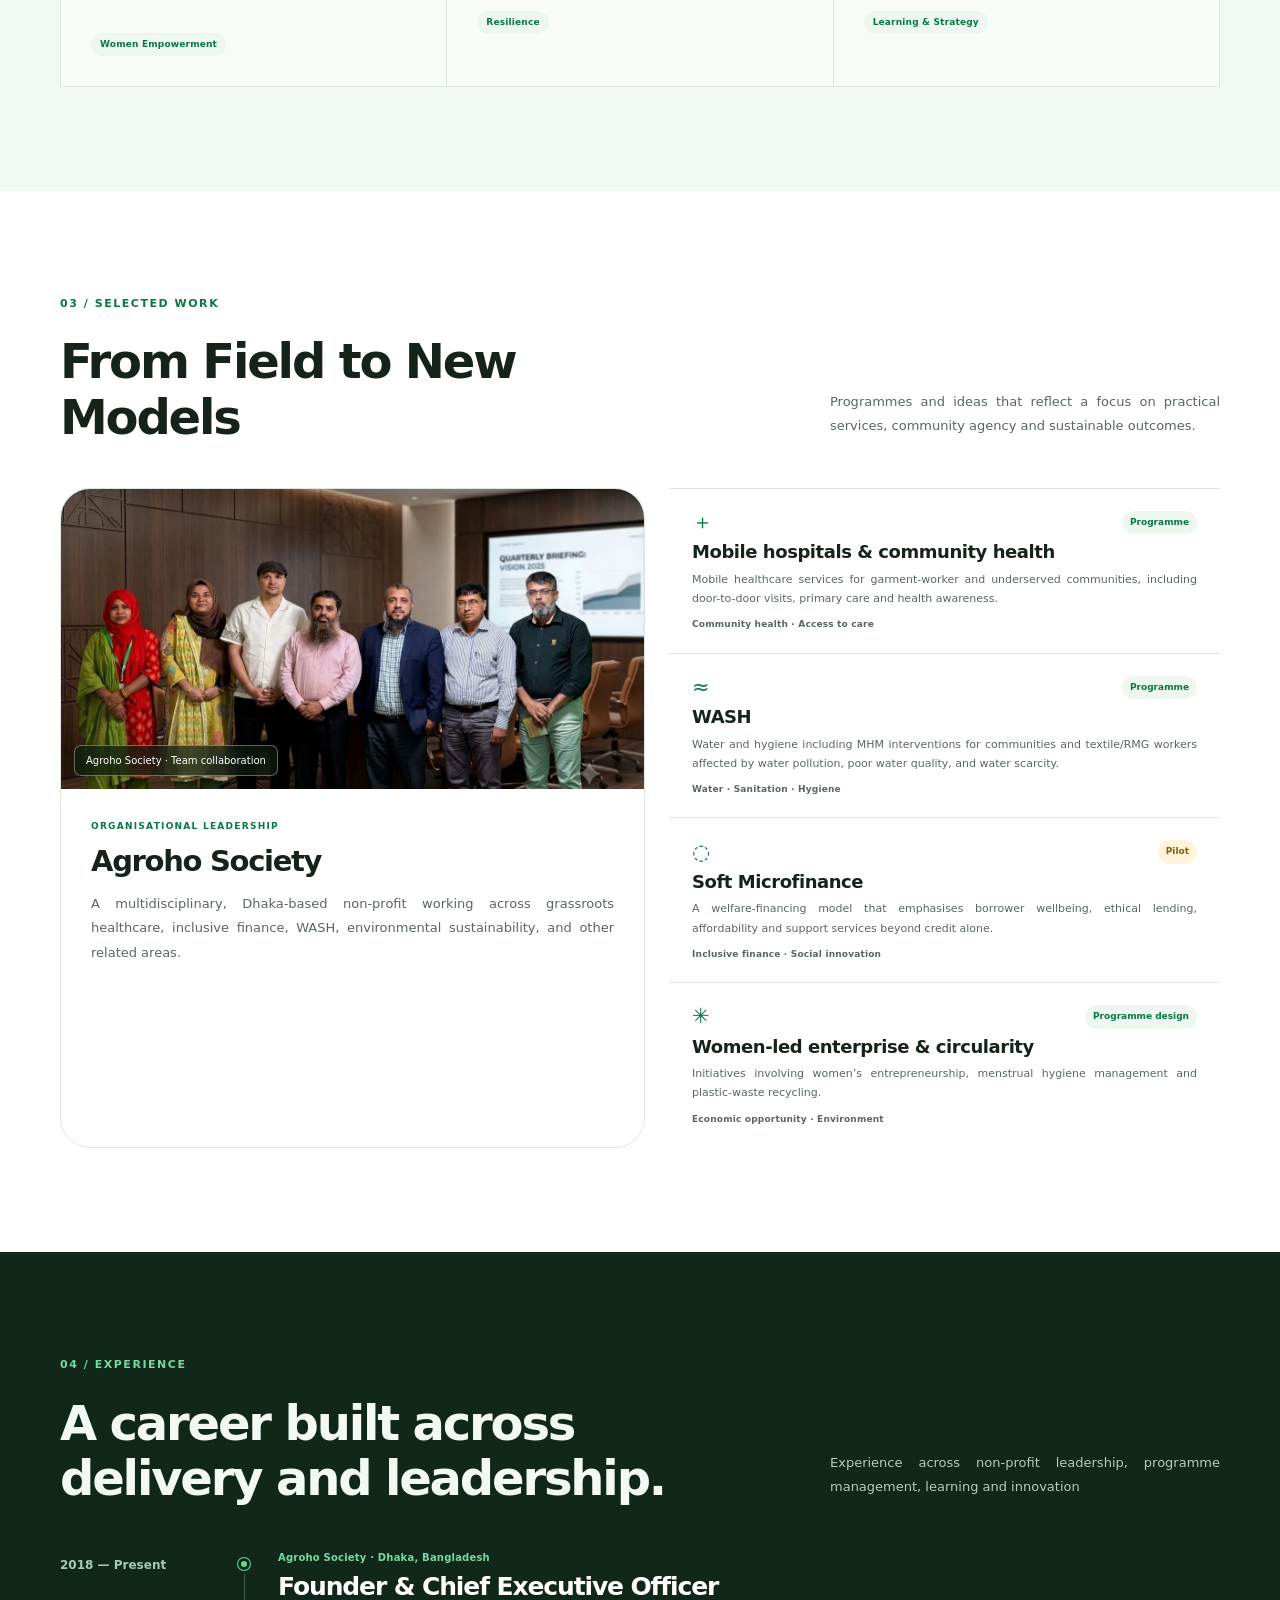
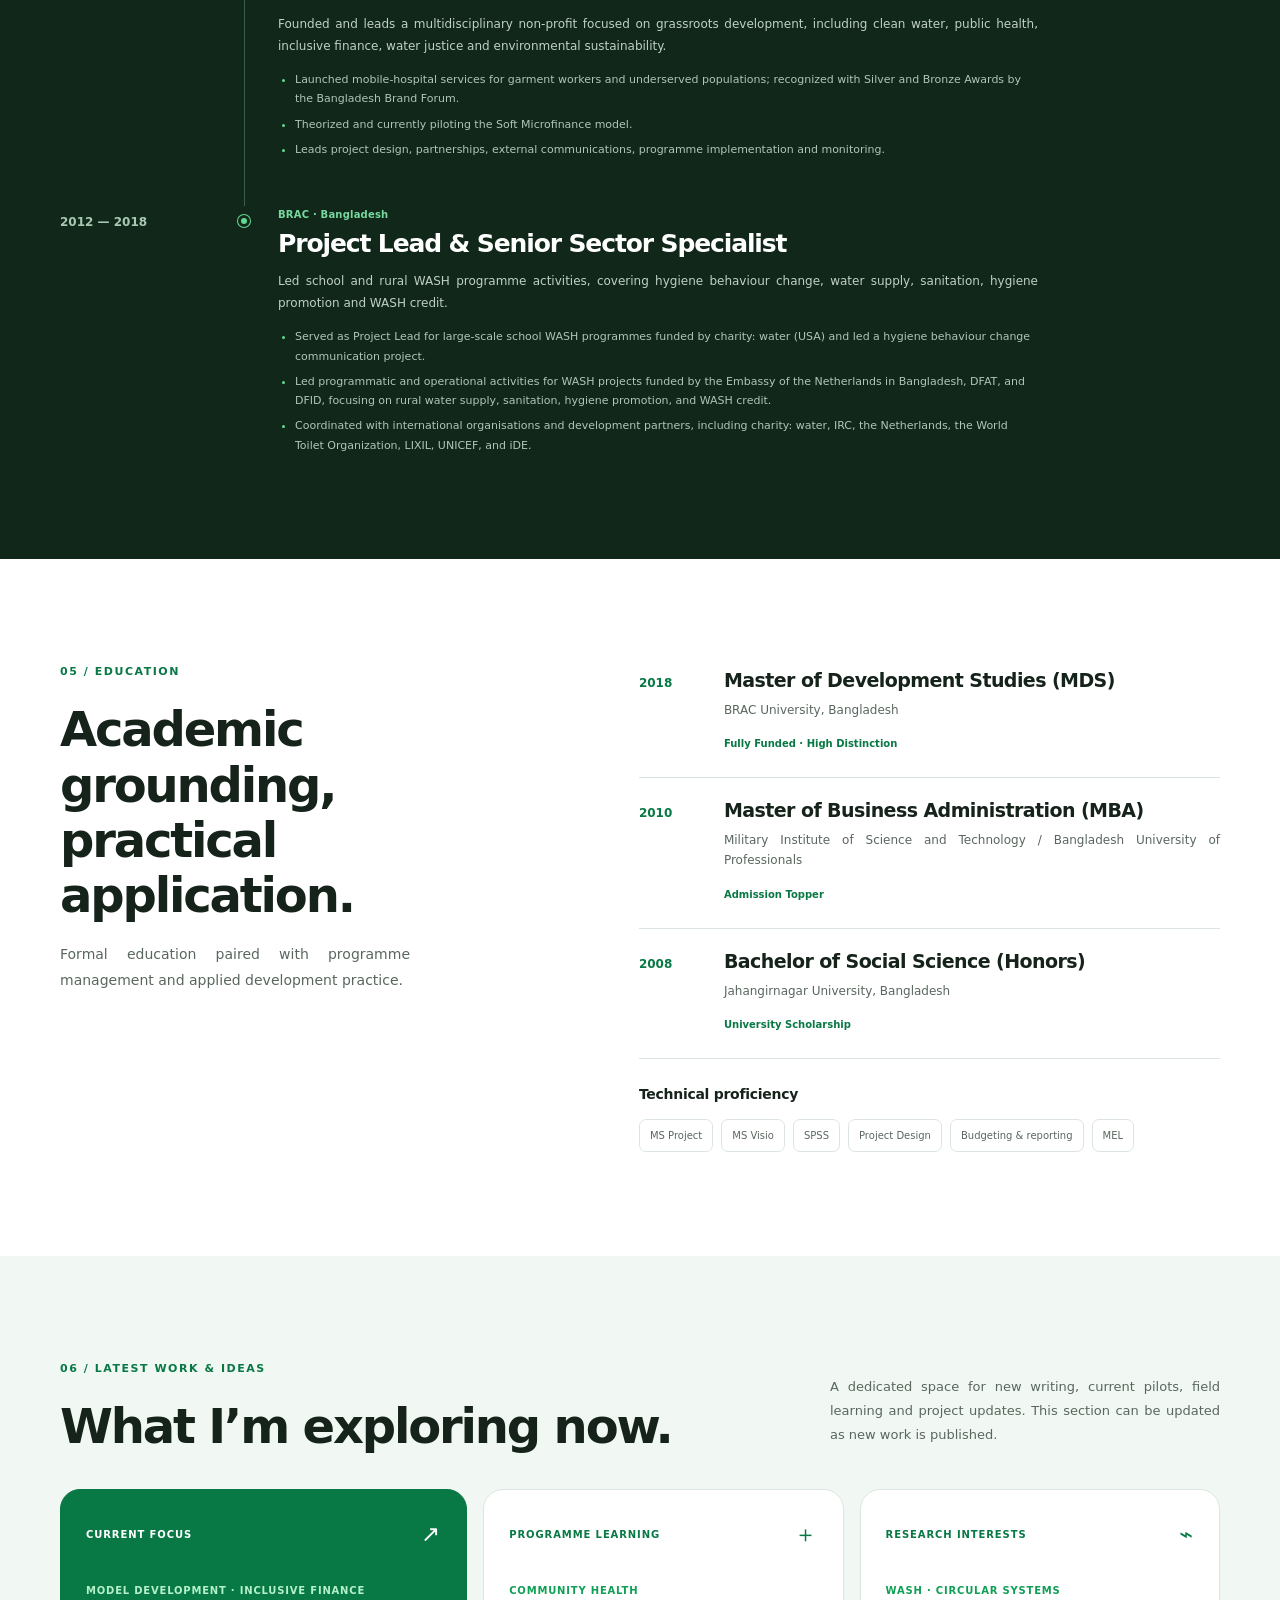
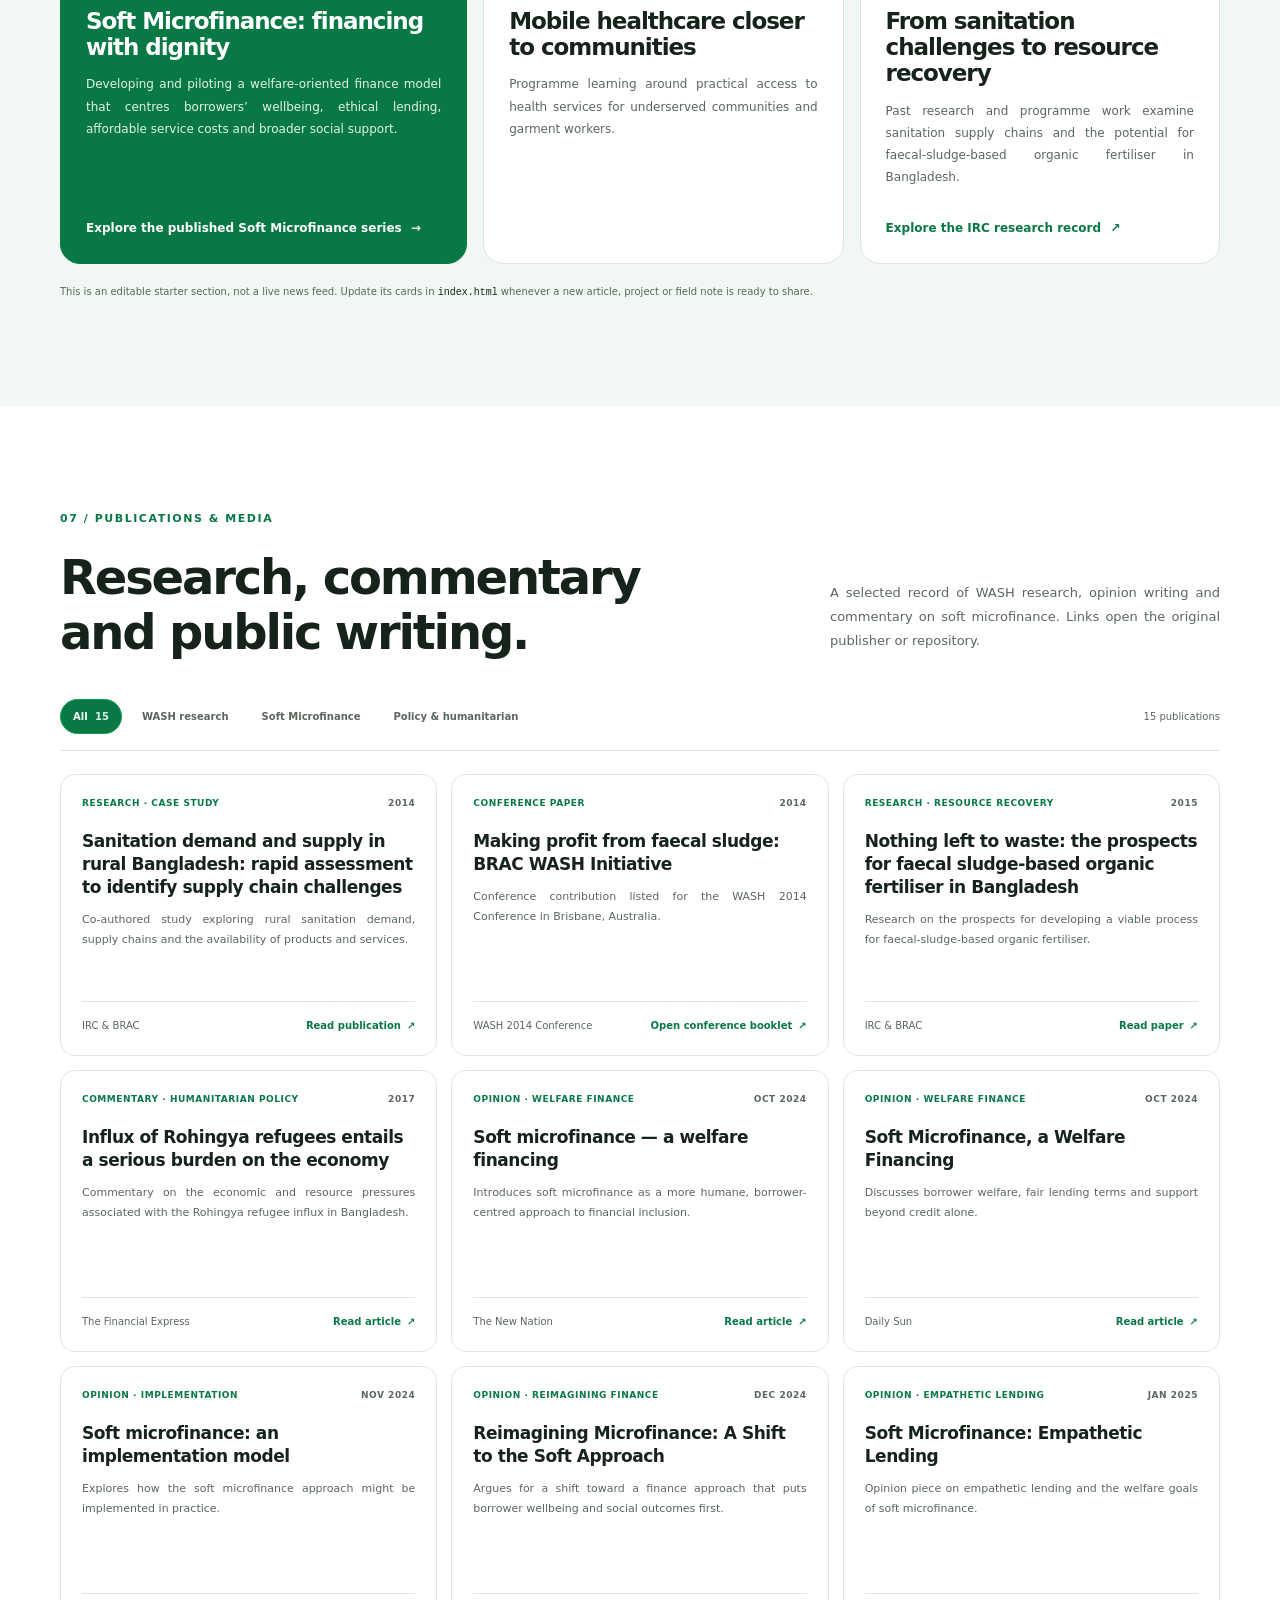
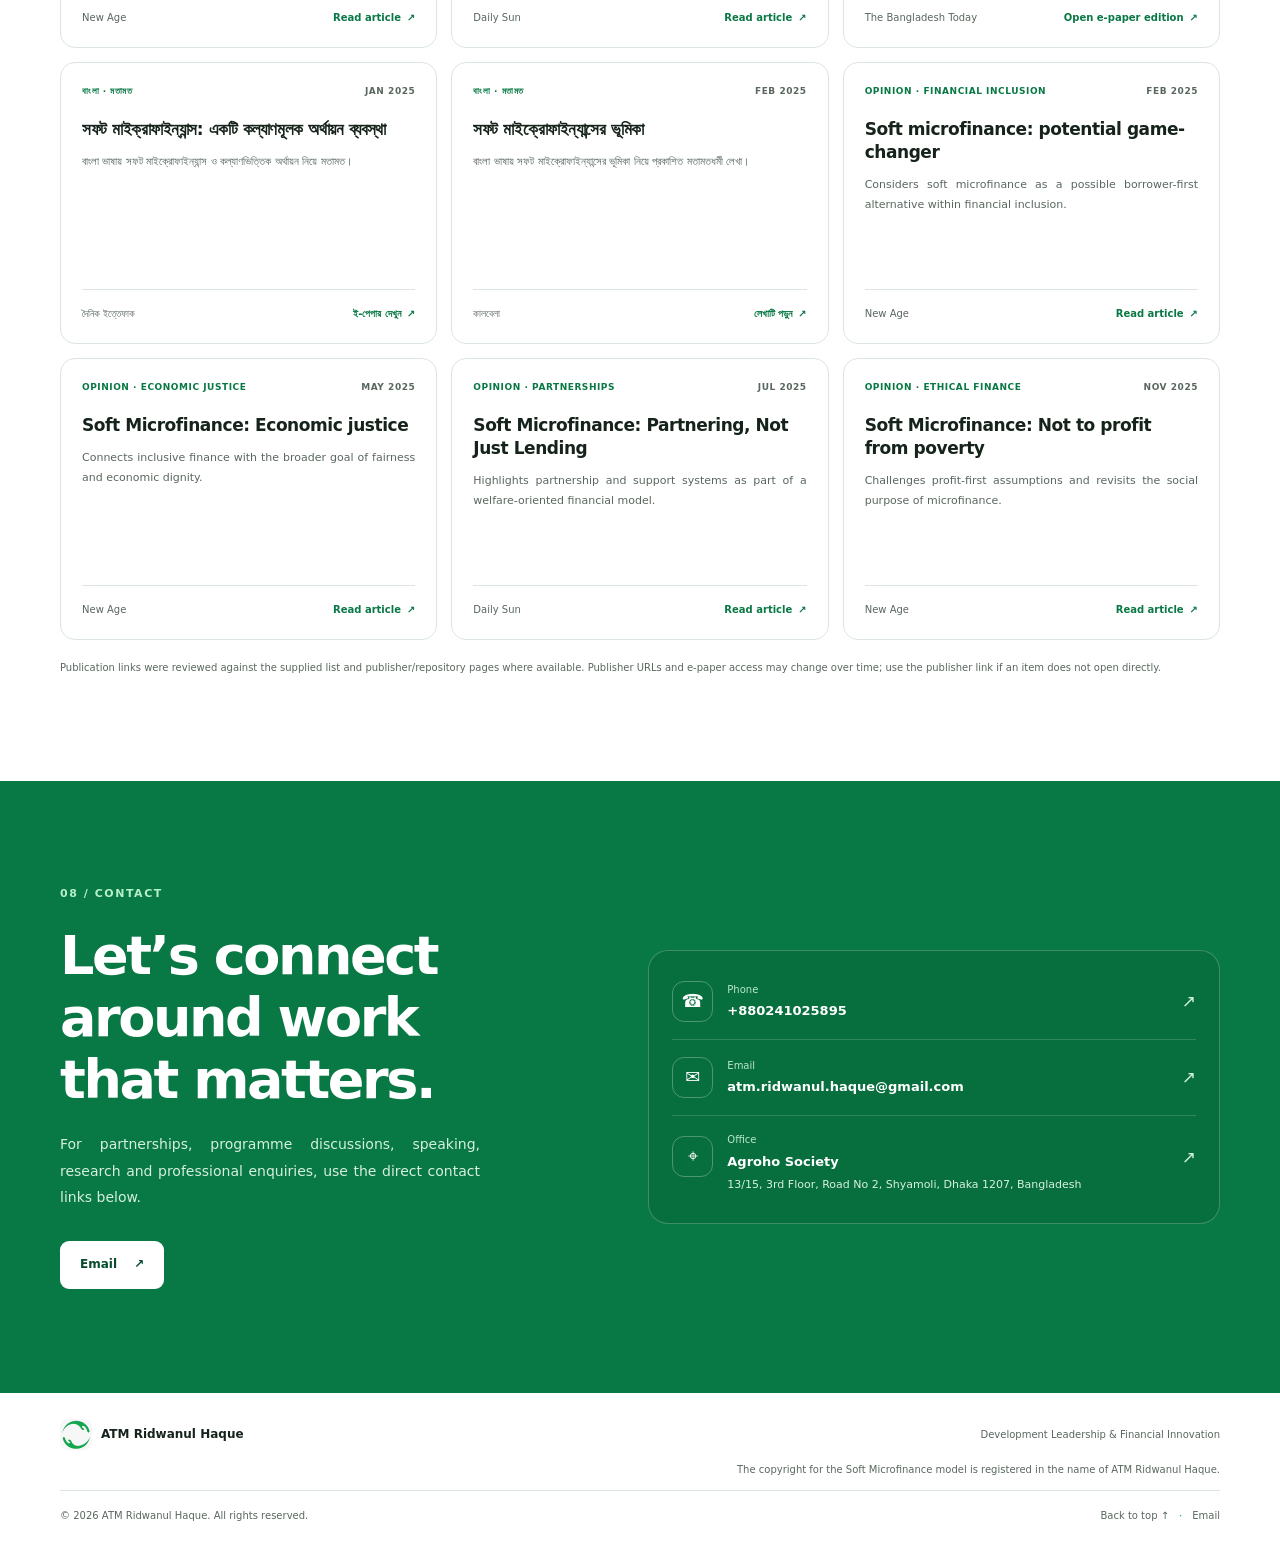
==== commit 597134b5: "Add files via upload Bangla implemented, interface slight change, info changes" ====
--- a/index.html
+++ b/index.html
@@ -12,6 +12,9 @@
   <meta name="robots" content="index, follow, max-image-preview:large, max-snippet:-1, max-video-preview:-1">
   <meta name="googlebot" content="index, follow, max-image-preview:large, max-snippet:-1, max-video-preview:-1">
   <link rel="canonical" href="https://tanjimarup.github.io/atmridwanulhaque/">
+  <link rel="alternate" hreflang="en-BD" href="https://tanjimarup.github.io/atmridwanulhaque/">
+  <link rel="alternate" hreflang="bn-BD" href="https://tanjimarup.github.io/atmridwanulhaque/bn/">
+  <link rel="alternate" hreflang="x-default" href="https://tanjimarup.github.io/atmridwanulhaque/">
   <link rel="icon" href="favicon.ico" sizes="any">
   <link rel="icon" type="image/png" href="assets/favicon.png">
   <link rel="apple-touch-icon" href="assets/favicon-256.png">
@@ -115,6 +118,7 @@
         <a href="#experience">Experience</a>
         <a href="#publications">Publications</a>
         <a href="#contact">Contact</a>
+        <a class="language-toggle" href="bn/" lang="bn" aria-label="বাংলা সংস্করণ দেখুন">বাংলা</a>
         <button class="theme-toggle" id="theme-toggle" type="button" aria-label="Switch to dark mode" title="Switch theme"><span class="theme-icon" aria-hidden="true">☾</span><span class="theme-label">Dark mode</span></button>
       </nav>
     </div>
@@ -136,7 +140,7 @@
         <div class="hero-visual">
           <div class="photo-frame"><img class="hero-portrait" src="assets/ridwanul-haque.webp" alt="ATM Ridwanul Haque standing outdoors" width="900" height="1200" fetchpriority="high"></div>
           <div class="photo-note"><span class="note-mark" aria-hidden="true">✳</span><span><strong>Founder & CEO</strong><small>Agroho Society</small></span></div>
-          <div class="green-orbit orbit-one" aria-hidden="true"></div><div class="green-orbit orbit-two" aria-hidden="true"></div>
+          
         </div>
       </div>
       <div class="container metric-strip" aria-label="Profile highlights">
@@ -154,7 +158,7 @@
     <section class="section section-pad" id="about">
       <div class="container two-column">
         <div class="section-heading"><p class="eyebrow">01 / About</p><h2>Building solutions around people, not just programmes.</h2><p class="heading-note">A practical, partnership-led approach to inclusive and sustainable development.</p></div>
-        <div class="prose-block"><p class="lead-paragraph">ATM Ridwanul Haque is a development professional with more than 15 years of progressive experience in project design, implementation, monitoring and evaluation across poverty alleviation, WASH, microfinance, women’s empowerment, SME development, humanitarian aid and public health.</p><p>As the Founder and CEO of Agroho Society, he works at the intersection of grassroots needs and practical programme design. His work spans community health, clean water, menstrual hygiene management, women’s entrepreneurship and environmental sustainability. He pioneered the concept of <em>Soft Microfinance</em>, coining the term and developing a distinctive, human-centred financing model that reimagines the role of finance in human development. Grounded in dignity, affordability, and compassionate support, Soft Microfinance challenges conventional lending practices by putting people before profit and self-reliance before dependency. It offers a more humane and equitable approach to finance to overcome financial vulnerability, build sustainable livelihoods, and shape their own futures.</p><p>Throughout his career, he has collaborated with multidisciplinary teams, donor agencies, embassies, and international knowledge organisations to advance innovative, inclusive, and sustainable development.</p><div class="inline-link-row"><a class="text-link" href="#experience">View career timeline <span aria-hidden="true">→</span></a><a class="text-link" href="#education">Education <span aria-hidden="true">→</span></a></div></div>
+        <div class="prose-block"><p class="lead-paragraph">ATM Ridwanul Haque is a development professional with more than 15 years of progressive experience in project design, implementation, monitoring and evaluation across poverty alleviation, WASH, microfinance, women’s empowerment, SME development, humanitarian aid and public health.</p><p>As the Founder and CEO of Agroho Society, he works at the intersection of grassroots needs and practical programme design. His work spans community health, clean water, menstrual hygiene management, women’s entrepreneurship and environmental sustainability. He pioneered the concept of <em>Soft Microfinance</em>, coining the term and developing a distinctive, human-centred financing model that reimagines the role of finance in human development. Grounded in dignity, affordability, and compassionate support, Soft Microfinance challenges conventional lending practices by putting people before profit and self-reliance before dependency. It offers a more humane and equitable approach to finance to overcome financial vulnerability, build sustainable livelihoods, and shape their own futures.</p><p>Throughout his career, he has collaborated with multidisciplinary teams, donor agencies, embassies, and international knowledge organisations to advance innovative, inclusive, and sustainable development.</p><div class="profile-highlights"><div><strong>Visited 63 of Bangladesh’s 64 districts</strong><span>Through development work and field engagement.</span></div><div><strong>International seminars, summits &amp; professional visits</strong><span>Sweden, Denmark, Germany, Malaysia, Singapore, Thailand, Sri Lanka, and India.</span></div></div><div class="inline-link-row"><a class="text-link" href="#experience">View career timeline <span aria-hidden="true">→</span></a><a class="text-link" href="#education">Education <span aria-hidden="true">→</span></a></div></div>
       </div>
     </section>
 
@@ -163,7 +167,7 @@
         <div class="section-heading centered-heading"><p class="eyebrow">02 / Focus areas</p><h2>Connected challenges need connected solutions.</h2><p>Core areas of expertise built through field implementation, programme leadership and applied research.</p></div>
         <div class="focus-grid">
           <article class="focus-card"><span class="card-number">01</span><div class="line-icon" aria-hidden="true">↗</div><h3>Inclusive & ethical finance</h3><p>Soft Microfinance, financial inclusion and borrower-centred models designed around dignity and affordability.</p><span class="card-tag">Soft Microfinance</span></article>
-          <article class="focus-card"><span class="card-number">02</span><div class="line-icon" aria-hidden="true">≈</div><h3>Water, sanitation & hygiene</h3><p>Rural sanitation, hygiene behaviour change, school WASH, sanitation markets and resource recovery.</p><span class="card-tag">WASH</span></article>
+          <article class="focus-card"><span class="card-number">02</span><div class="line-icon" aria-hidden="true">≈</div><h3>Water, sanitation & hygiene</h3><p>Rural and urban sanitation; safe water supply solutions, including community-based piped water systems, reverse osmosis (RO) systems, and rainwater harvesting systems (RWHS); hygiene behaviour change; WASH in schools; sanitation market development; and resource recovery.</p><span class="card-tag">WASH</span></article>
           <article class="focus-card"><span class="card-number">03</span><div class="line-icon" aria-hidden="true">＋</div><h3>Public & community health</h3><p>Mobile hospital, access to primary healthcare for underserved and garment-worker communities, and hygiene education.</p><span class="card-tag">Public health</span></article>
           <article class="focus-card"><span class="card-number">04</span><div class="line-icon" aria-hidden="true">✳</div><h3>Women’s economic empowerment</h3><p>Women-led enterprise development, menstrual health management (MHM) initiatives and community-centred economic participation.</p><span class="card-tag">Women Empowerment</span></article>
           <article class="focus-card"><span class="card-number">05</span><div class="line-icon" aria-hidden="true">⌁</div><h3>Humanitarian response</h3><p>Development and migration issues, cross-sector coordination, partnerships and support for vulnerable communities.</p><span class="card-tag">Resilience</span></article>
@@ -178,11 +182,11 @@
         <div class="work-layout">
           <article class="work-feature">
             <div class="work-feature-image"><img src="assets/agroho-team.webp" alt="Agroho team gathered for a programme meeting" loading="lazy" width="1281" height="816"><span class="image-caption">Agroho Society · Team collaboration</span></div>
-            <div class="work-feature-body"><p class="eyebrow">Organisational leadership</p><h3>Agroho Society</h3><p>A multidisciplinary, Dhaka-based non-profit working across grassroots health, inclusive finance, water and environmental sustainability. Ridwanul Haque founded the organisation in 2018 and leads programme design, partnerships, implementation and organisational development.</p></div>
+            <div class="work-feature-body"><p class="eyebrow">Organisational leadership</p><h3>Agroho Society</h3><p>A multidisciplinary, Dhaka-based non-profit working across grassroots healthcare, inclusive finance, WASH, environmental sustainability, and other related areas.</p></div>
           </article>
           <div class="work-list">
             <article class="work-item"><div class="work-item-top"><span class="work-symbol" aria-hidden="true">＋</span><span class="work-status">Programme</span></div><h3>Mobile hospitals & community health</h3><p>Mobile healthcare services for garment-worker and underserved communities, including door-to-door visits, primary care and health awareness.</p><div class="work-meta">Community health · Access to care</div></article>
-            <article class="work-item"><div class="work-item-top"><span class="work-symbol" aria-hidden="true">≈</span><span class="work-status">Programme</span></div><h3>Clean water & WASH</h3><p>Water and hygiene including MHM interventions for communities and textile/RMG workers affected by water pollution, poor water quality, and water scarcity.</p><div class="work-meta">Water · Sanitation · Hygiene</div></article>
+            <article class="work-item"><div class="work-item-top"><span class="work-symbol" aria-hidden="true">≈</span><span class="work-status">Programme</span></div><h3>WASH</h3><p>Water and hygiene including MHM interventions for communities and textile/RMG workers affected by water pollution, poor water quality, and water scarcity.</p><div class="work-meta">Water · Sanitation · Hygiene</div></article>
             <article class="work-item"><div class="work-item-top"><span class="work-symbol" aria-hidden="true">◌</span><span class="work-status status-pilot">Pilot</span></div><h3>Soft Microfinance</h3><p>A welfare-financing model that emphasises borrower wellbeing, ethical lending, affordability and support services beyond credit alone.</p><div class="work-meta">Inclusive finance · Social innovation</div></article>
             <article class="work-item"><div class="work-item-top"><span class="work-symbol" aria-hidden="true">✳</span><span class="work-status">Programme design</span></div><h3>Women-led enterprise & circularity</h3><p>Initiatives involving women’s entrepreneurship, menstrual hygiene management and plastic-waste recycling.</p><div class="work-meta">Economic opportunity · Environment</div></article>
           </div>
@@ -204,10 +208,10 @@
       <div class="container education-grid">
         <div class="section-heading"><p class="eyebrow">05 / Education</p><h2>Academic grounding, practical application.</h2><p class="heading-note">Formal education paired with programme management and applied development practice.</p></div>
         <div class="education-list">
-          <article class="education-item"><div class="education-year">2018</div><div><h3>Master of Development Studies (MDS)</h3><p>BRAC University, Bangladesh</p><span class="education-note">High Distinction</span></div></article>
+          <article class="education-item"><div class="education-year">2018</div><div><h3>Master of Development Studies (MDS)</h3><p>BRAC University, Bangladesh</p><span class="education-note">Fully Funded · High Distinction</span></div></article>
           <article class="education-item"><div class="education-year">2010</div><div><h3>Master of Business Administration (MBA)</h3><p>Military Institute of Science and Technology / Bangladesh University of Professionals</p><span class="education-note">Admission Topper</span></div></article>
           <article class="education-item"><div class="education-year">2008</div><div><h3>Bachelor of Social Science (Honors)</h3><p>Jahangirnagar University, Bangladesh</p><span class="education-note">University Scholarship</span></div></article>
-          <div class="tools-block"><h3>Technical proficiency</h3><div class="chip-list"><span>MS Word</span><span>Excel</span><span>PowerPoint</span><span>MS Project</span><span>MS Visio</span><span>SPSS</span><span>Project planning</span><span>Budgeting & reporting</span></div></div>
+          <div class="tools-block"><h3>Technical proficiency</h3><div class="chip-list"><span>MS Project</span><span>MS Visio</span><span>SPSS</span><span>Project Design</span><span>Budgeting &amp; reporting</span><span>MEL</span></div></div>
         </div>
       </div>
     </section>
@@ -261,7 +265,7 @@
     </section>
   </main>
 
-  <footer class="site-footer"><div class="container footer-inner"><a class="footer-brand" href="#top"><img src="assets/agroho-logo.jpg" alt="" width="32" height="31"><span>ATM Ridwanul Haque</span></a><p>Development leadership with dignity at the centre.</p><div class="footer-bottom"><span>© <span id="year">2026</span> ATM Ridwanul Haque. All rights reserved.</span><div><a href="#top">Back to top ↑</a><span class="footer-dot" aria-hidden="true">·</span><a href="mailto:atm.ridwanul.haque@gmail.com">Email</a></div></div></div></footer>
+  <footer class="site-footer"><div class="container footer-inner"><a class="footer-brand" href="#top"><img src="assets/agroho-logo.jpg" alt="" width="32" height="31"><span>ATM Ridwanul Haque</span></a><p>Development Leadership &amp; Financial Innovation</p><p class="model-rights">The copyright for the Soft Microfinance model is registered in the name of ATM Ridwanul Haque.</p><div class="footer-bottom"><span>© <span id="year">2026</span> ATM Ridwanul Haque. All rights reserved.</span><div><a href="#top">Back to top ↑</a><span class="footer-dot" aria-hidden="true">·</span><a href="mailto:atm.ridwanul.haque@gmail.com">Email</a></div></div></div></footer>
   <script src="script.js" defer></script>
 </body>
 </html>
--- a/styles.css
+++ b/styles.css
@@ -56,6 +56,7 @@
 .primary-nav { display: flex; align-items: center; gap: clamp(13px, 1.7vw, 25px); }
 .primary-nav > a { font-size: 12px; font-weight: 650; color: var(--muted); white-space: nowrap; transition: color .2s; }
 .primary-nav > a:hover, .primary-nav > a:focus-visible { color: var(--green); }
+.language-toggle { padding: 6px 10px; border: 1px solid var(--green-soft); border-radius: 999px; color: var(--green-deep) !important; }
 .theme-toggle { display: inline-flex; align-items: center; gap: 7px; padding: 8px 10px; color: var(--ink); background: var(--surface-soft); border: 1px solid var(--line); border-radius: 999px; font-size: 11px; font-weight: 650; cursor: pointer; white-space: nowrap; }
 .theme-icon { font-size: 16px; line-height: 1; }
 .menu-toggle { display: none; border: 1px solid var(--line); color: var(--ink); background: var(--surface); border-radius: 12px; width: 44px; height: 44px; padding: 10px; cursor: pointer; }
@@ -66,6 +67,7 @@
 .eyebrow { display: flex; align-items: center; gap: 10px; margin: 0 0 21px; color: var(--green-deep); font-size: 11px; letter-spacing: .14em; text-transform: uppercase; font-weight: 800; }
 .eyebrow-line { display: inline-block; width: 27px; height: 2px; border-radius: 2px; background: var(--green); }
 h1, h2, h3, p { margin-top: 0; }
+p { text-align: justify; text-justify: inter-word; }
 h1, h2, h3 { line-height: 1.15; letter-spacing: -.045em; }
 .hero h1 { max-width: 660px; margin-bottom: 26px; font-size: clamp(42px, 5.2vw, 70px); font-weight: 760; }
 .hero h1 span { color: var(--green); }
@@ -88,9 +90,6 @@
 .photo-note strong, .photo-note small { display: block; line-height: 1.35; }
 .photo-note strong { font-size: 12px; }
 .photo-note small { margin-top: 3px; color: var(--muted); font-size: 11px; }
-.green-orbit { position: absolute; z-index: 0; border: 1px solid var(--green-soft); border-radius: 50%; pointer-events: none; }
-.orbit-one { width: 180px; height: 180px; top: -35px; right: -24px; }
-.orbit-two { width: 72px; height: 72px; bottom: 2px; right: -12px; background: var(--green-pale); border-color: transparent; }
 .metric-strip { display: grid; grid-template-columns: repeat(4, 1fr); margin-top: 63px; padding-block: 28px; border-top: 1px solid var(--line); }
 .metric { display: flex; flex-direction: column; gap: 2px; padding: 0 28px; border-right: 1px solid var(--line); }
 .metric:first-child { padding-left: 0; }
@@ -100,7 +99,7 @@
 .metric > span { color: var(--muted); font-size: 11px; }
 .intro-band { background: var(--green-deep); color: #fff; }
 .intro-band-inner { min-height: 71px; display: flex; align-items: center; justify-content: space-between; gap: 18px; }
-.intro-band p { margin: 0; font-size: 12px; font-weight: 650; letter-spacing: .015em; }
+.intro-band p { margin: 0; font-size: 12px; font-weight: 650; letter-spacing: .015em; text-align: center; }
 .band-divider { width: 4px; height: 4px; border-radius: 50%; background: rgba(255,255,255,.6); }
 .section { background: var(--surface); }
 .section-tinted { background: var(--surface-tinted); }
@@ -110,6 +109,10 @@
 .prose-block { padding-top: 17px; color: var(--muted); font-size: 14px; line-height: 1.9; }
 .prose-block p { margin-bottom: 20px; }
 .prose-block .lead-paragraph { color: var(--ink); font-size: 17px; line-height: 1.8; }
+.profile-highlights { display: grid; grid-template-columns: repeat(2, minmax(0, 1fr)); gap: 12px; margin: 10px 0 25px; }
+.profile-highlights > div { display: flex; flex-direction: column; gap: 7px; padding: 16px; border: 1px solid var(--line); border-radius: 12px; background: var(--surface-soft); }
+.profile-highlights strong { color: var(--ink); font-size: 12px; line-height: 1.5; }
+.profile-highlights span { color: var(--muted); font-size: 11px; line-height: 1.7; }
 .prose-block em { color: var(--green-deep); font-style: normal; font-weight: 700; }
 .inline-link-row { display: flex; gap: 26px; flex-wrap: wrap; padding-top: 9px; }
 .text-link { display: inline-flex; align-items: center; gap: 9px; color: var(--green-deep); font-size: 12px; font-weight: 800; }
@@ -243,6 +246,7 @@
 .footer-brand { display: inline-flex; align-items: center; gap: 9px; font-size: 12px; font-weight: 800; }
 .footer-brand img { width: 32px; height: 31px; border-radius: 7px; object-fit: cover; }
 .footer-inner > p { justify-self: end; margin: 0; color: var(--muted); font-size: 10px; }
+.model-rights { grid-column: 1 / -1; justify-self: start; margin: 0; color: var(--muted); font-size: 10px; line-height: 1.6; }
 .footer-bottom { display: flex; justify-content: space-between; align-items: center; gap: 18px; grid-column: 1 / -1; padding-top: 16px; border-top: 1px solid var(--line); color: var(--muted); font-size: 10px; }
 .footer-bottom div { display: flex; align-items: center; gap: 10px; }
 .footer-bottom a:hover { color: var(--green-deep); }
@@ -323,8 +327,6 @@
   .hero-visual { justify-self: center; width: min(360px, 92%); max-width: 360px; padding: 0 13px 18px 0; }
   .photo-frame { height: 430px; border-radius: 47% 47% 18px 18px; }
   .photo-note { left: -13px; bottom: 34px; }
-  .orbit-one { right: -8px; width: 115px; height: 115px; }
-  .orbit-two { right: -2px; }
   .metric-strip { grid-template-columns: repeat(2, minmax(0,1fr)); gap: 0; margin-top: 28px; padding-block: 15px; }
   .metric { min-height: 76px; padding: 13px 10px; border-right: 0; border-bottom: 1px solid var(--line); }
   .metric:nth-child(odd) { border-right: 1px solid var(--line); }
@@ -378,9 +380,17 @@
   .contact-detail > span { font-size: 10px; }
   .footer-inner { grid-template-columns: 1fr; gap: 12px; }
   .footer-inner > p { justify-self: start; }
+  .profile-highlights { grid-template-columns: 1fr; }
   .footer-bottom { align-items: flex-start; flex-direction: column; gap: 9px; }
 }
 @media (prefers-reduced-motion: reduce) {
   html { scroll-behavior: auto; }
   *, *::before, *::after { transition-duration: .01ms !important; animation-duration: .01ms !important; animation-iteration-count: 1 !important; }
 }
+
+/* Bengali page font tuning: use locally installed Bengali UI fonts with system fallbacks. */
+html[lang="bn-BD"] body { font-family: "Noto Sans Bengali", "Nirmala UI", "Vrinda", system-ui, sans-serif; }
+html[lang="bn-BD"] h1, html[lang="bn-BD"] h2, html[lang="bn-BD"] h3 { letter-spacing: -0.015em; }
+html[lang="bn-BD"] .eyebrow { letter-spacing: 0; }
+html[lang="bn-BD"] .brand-copy small { letter-spacing: 0; }
+html[lang="bn-BD"] .primary-nav > a { font-size: 12px; }
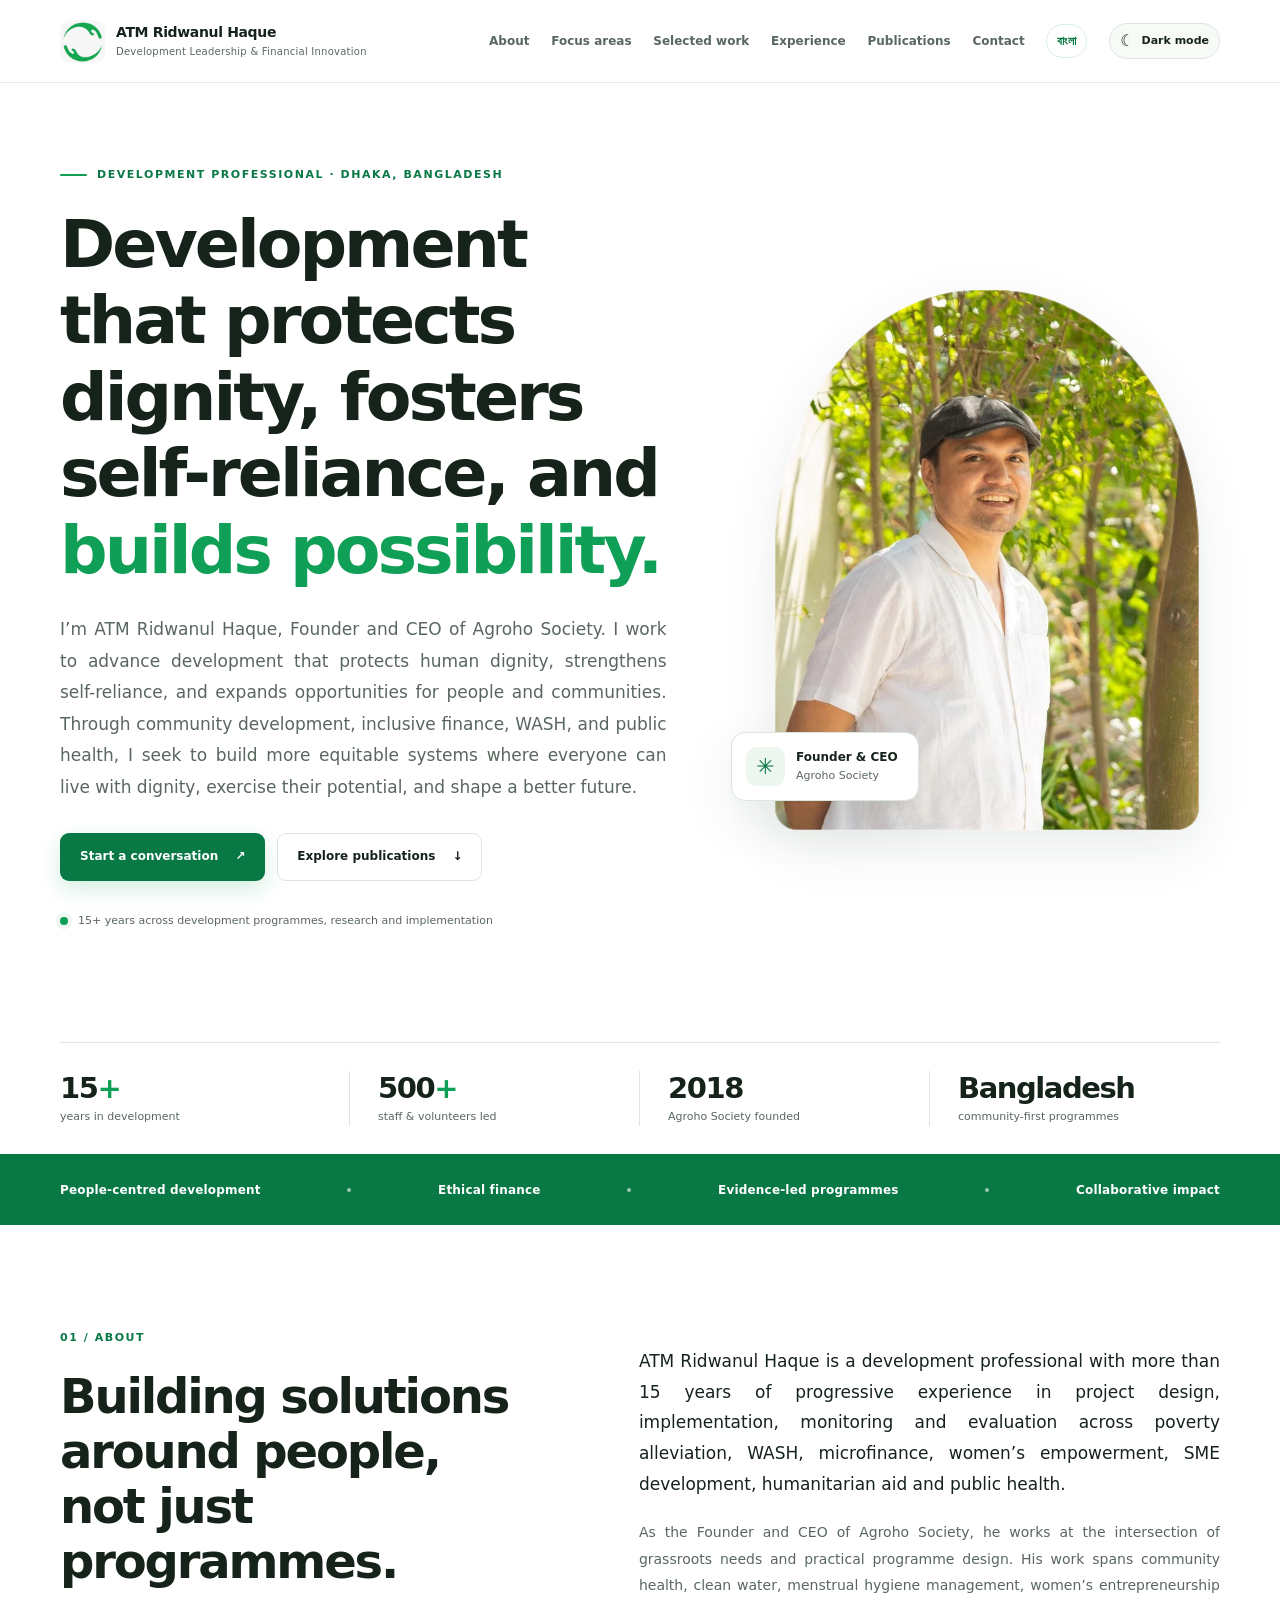
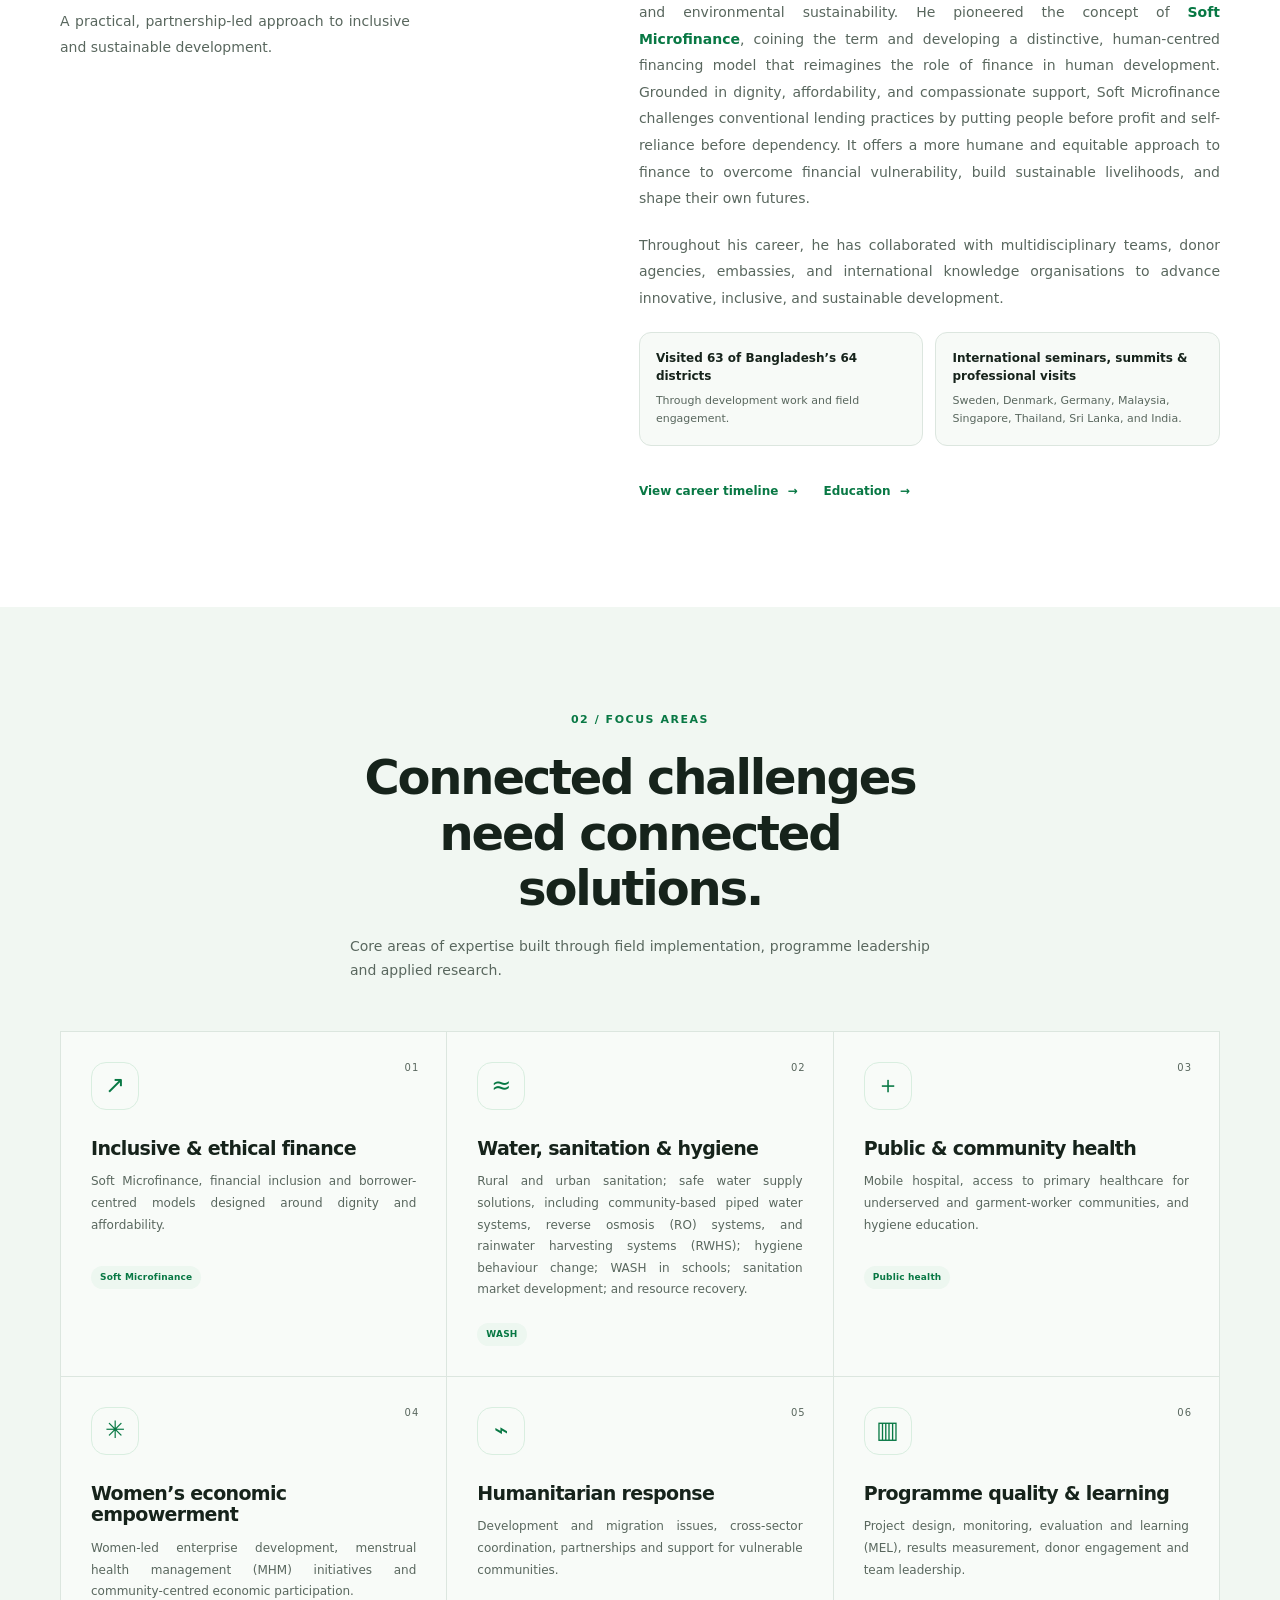
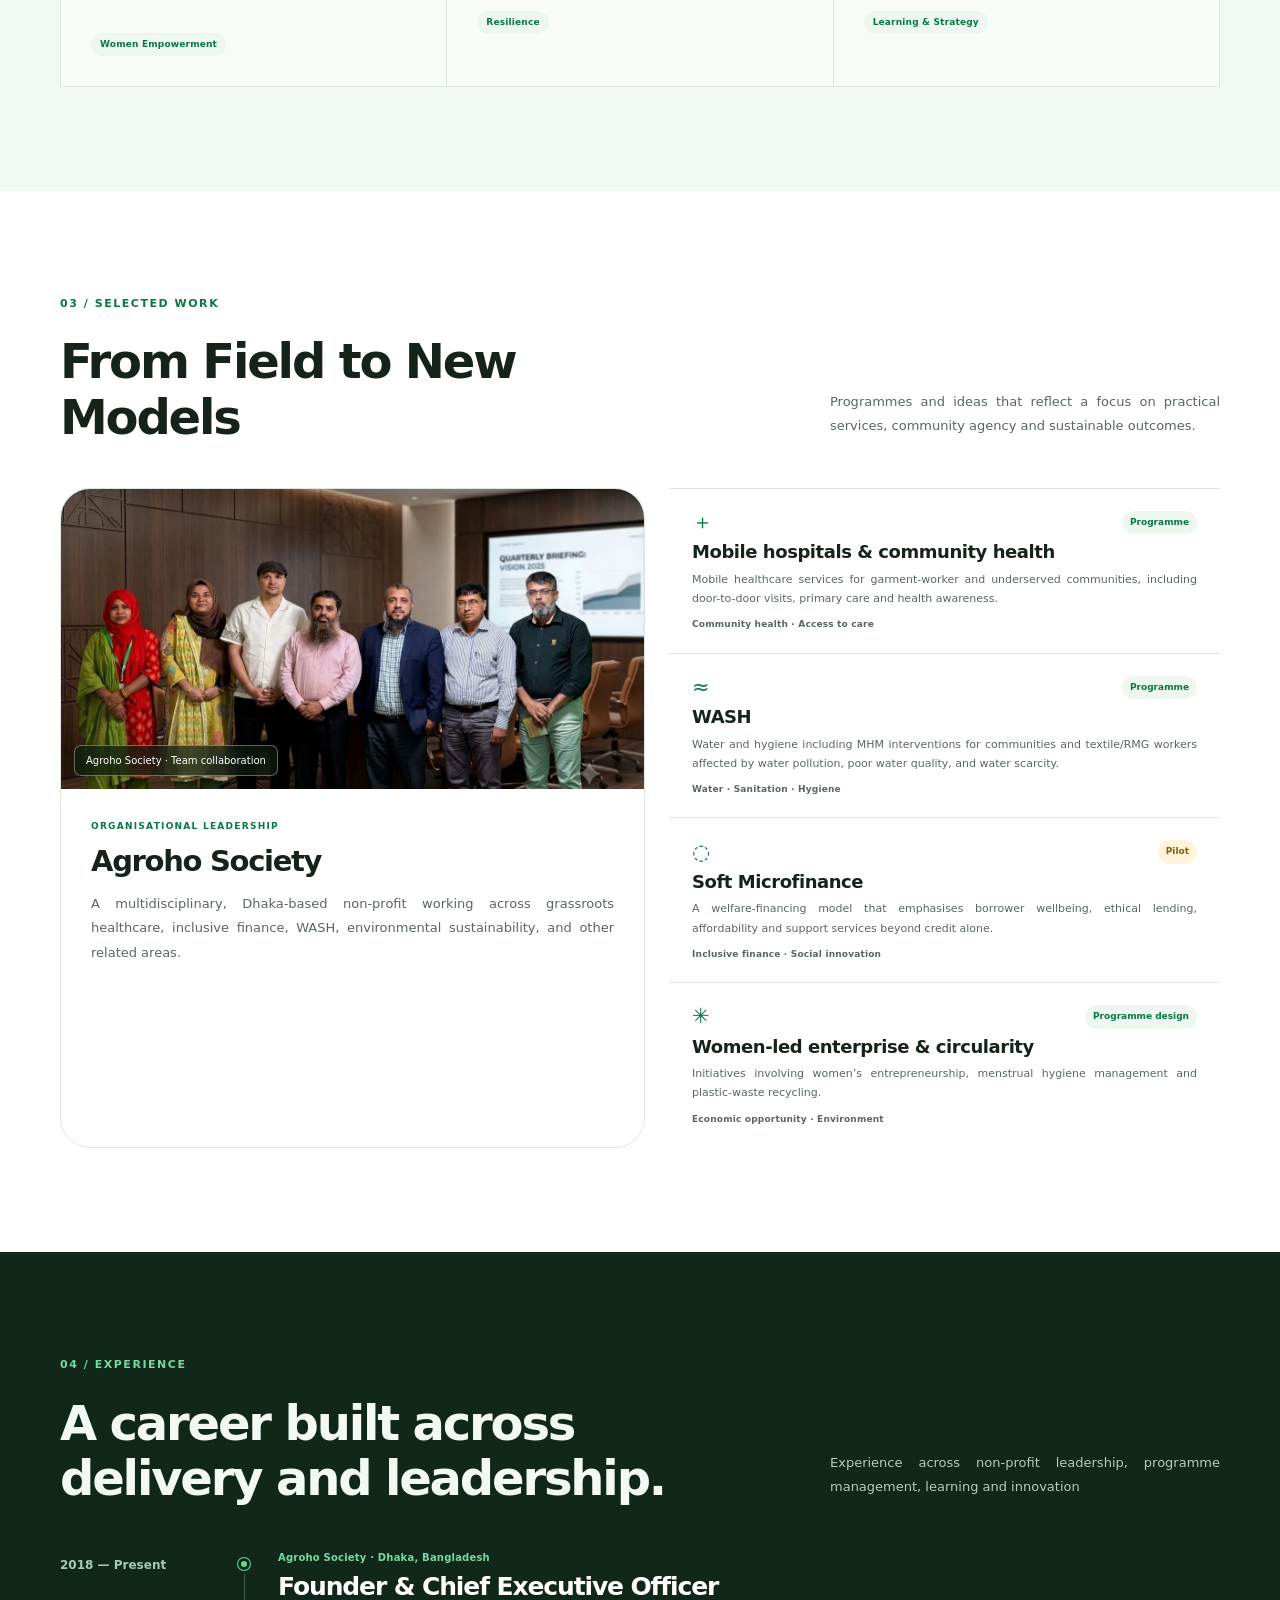
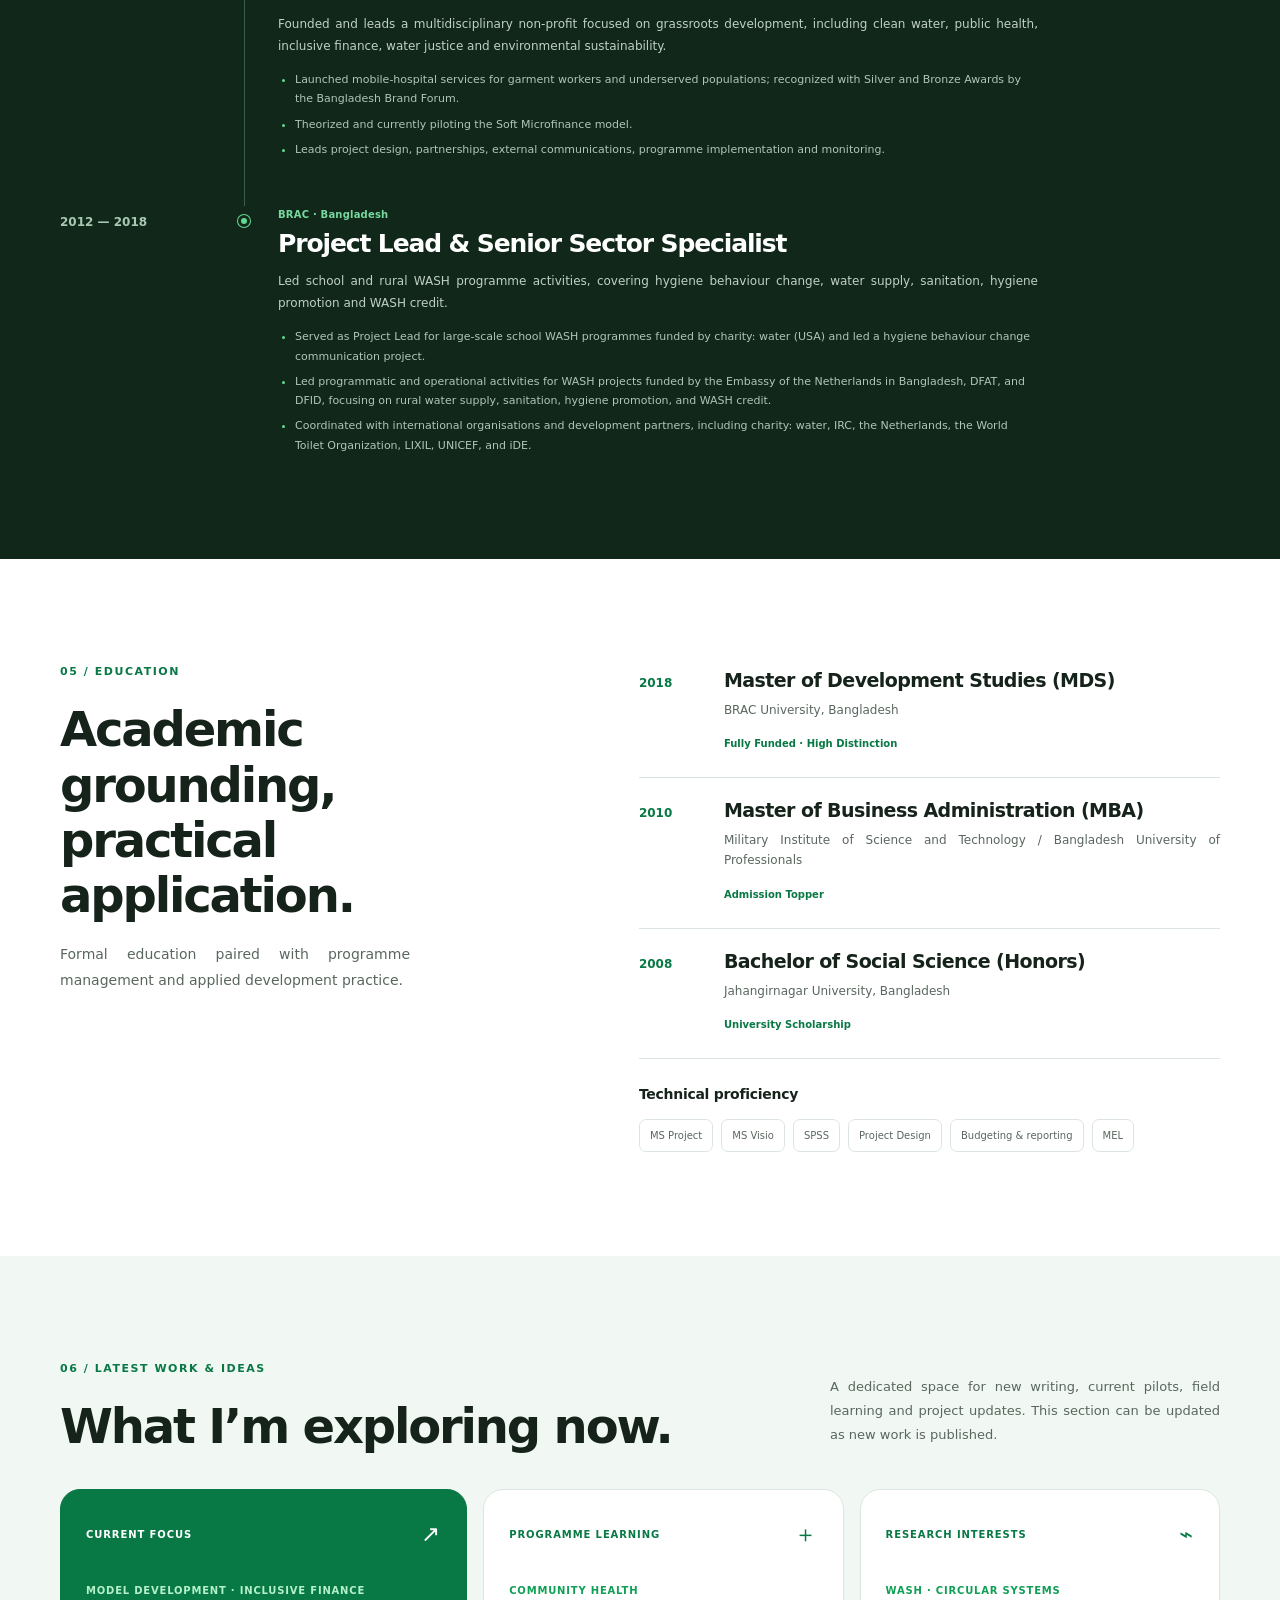
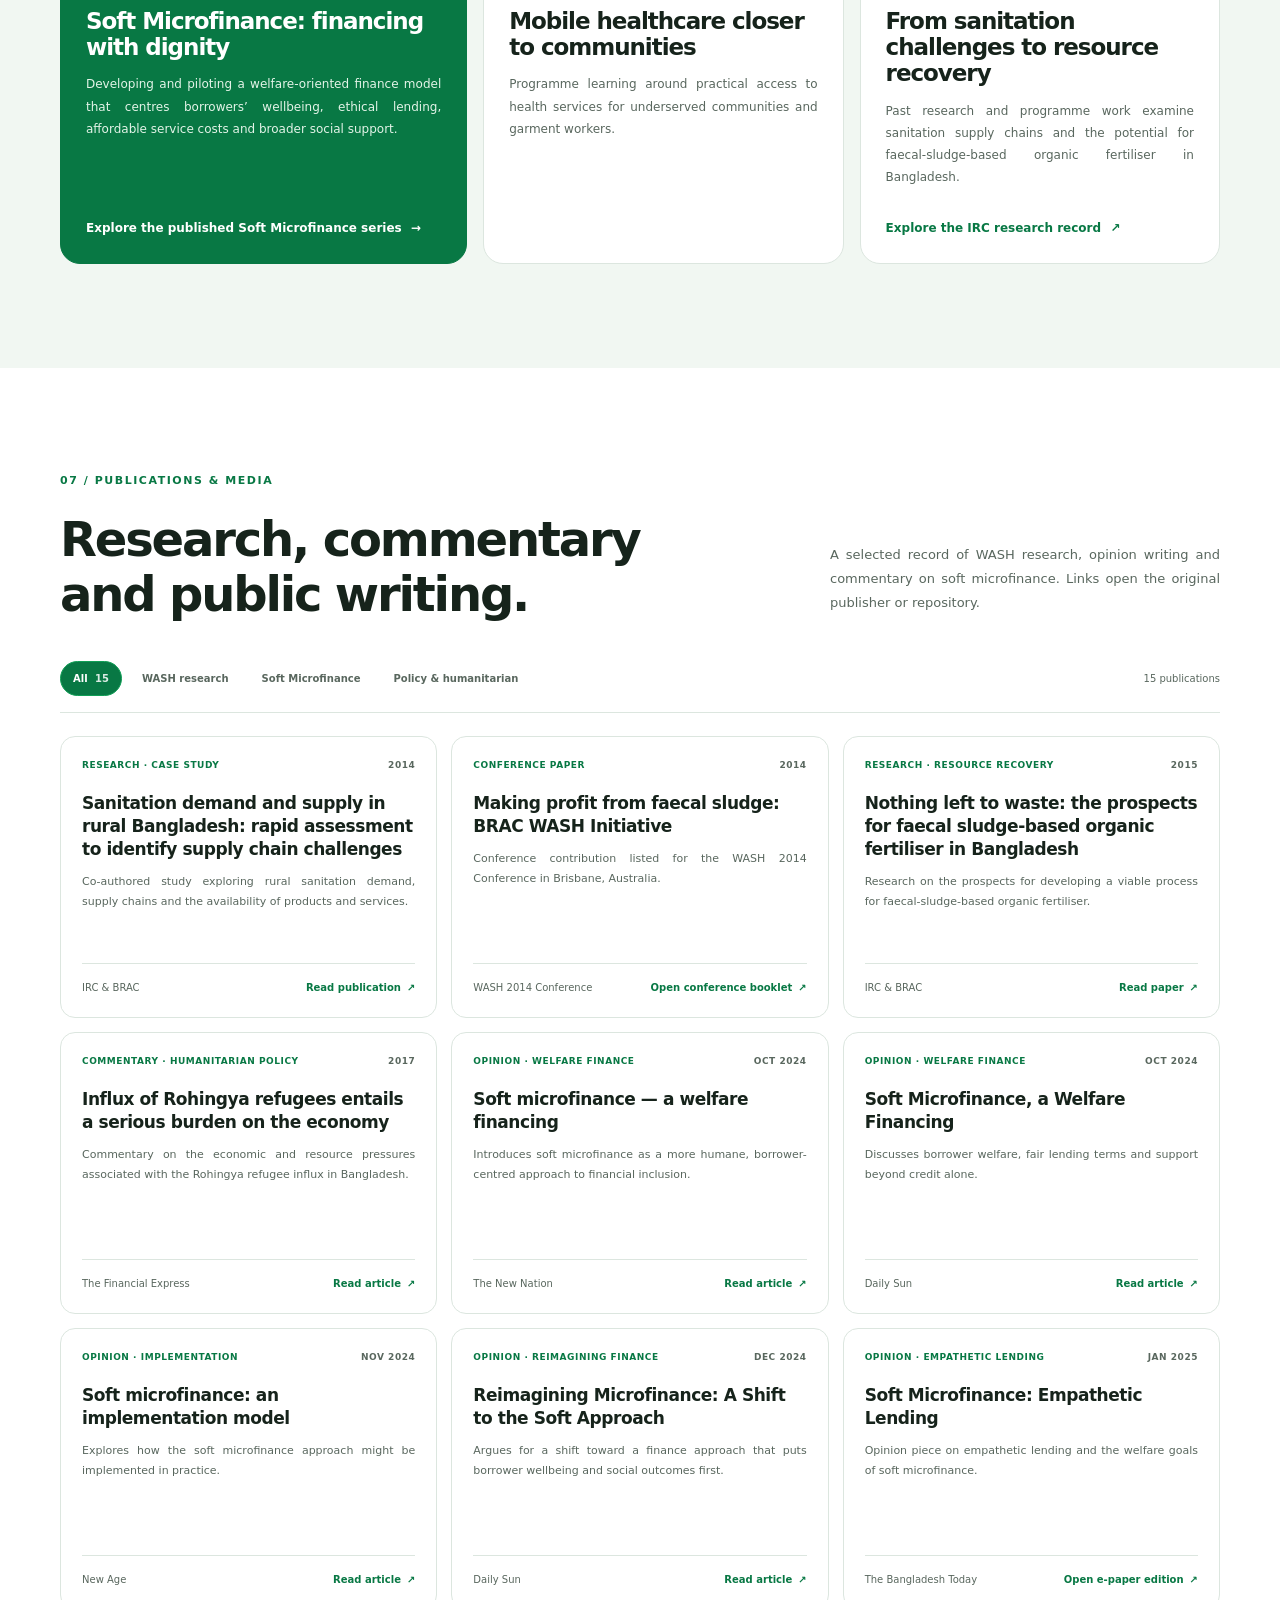
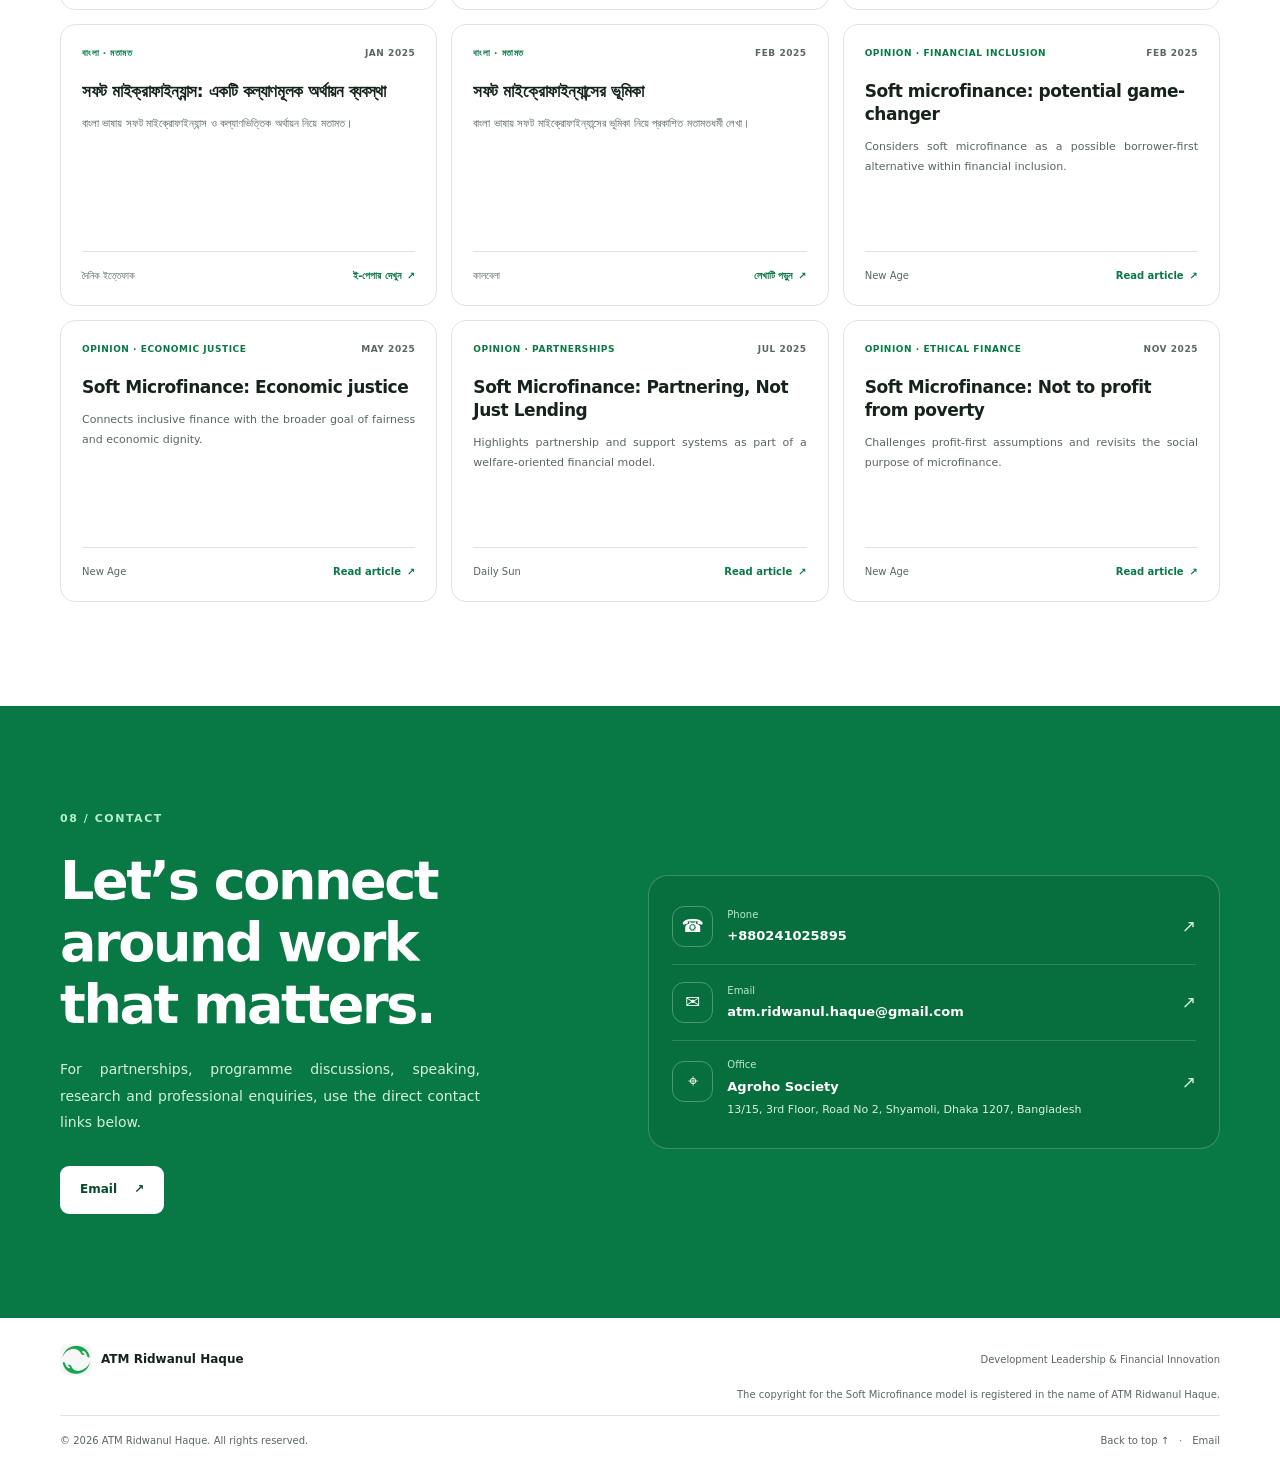
==== commit 323fca8b: "Add files via upload removed 2 texts. Made BANGLADESH SEO friendly" ====
--- a/index.html
+++ b/index.html
@@ -5,16 +5,16 @@
   <meta name="viewport" content="width=device-width, initial-scale=1">
   <meta name="theme-color" content="#0f9f55">
   <meta name="color-scheme" content="light dark">
-  <title>ATM Ridwanul Haque | Development Leadership & Financial Innovation</title>
-  <meta name="description" content="ATM Ridwanul Haque is Founder and CEO of Agroho Society, advancing dignified development, self-reliance, inclusive finance, WASH, public health and Soft Microfinance in Bangladesh.">
-  <meta name="keywords" content="ATM Ridwanul Haque, Ridwanul Haque, Agroho Society, Soft Microfinance, development professional Bangladesh, WASH, sanitation, public health, women's empowerment, humanitarian response, financial innovation">
+  <title>ATM Ridwanul Haque | Agroho Society &amp; Soft Microfinance</title>
+  <meta name="description" content="ATM Ridwanul Haque, Founder and CEO of Agroho Society in Dhaka, Bangladesh. Explore Soft Microfinance, WASH, public health and development research.">
+  <meta name="keywords" content="ATM Ridwanul Haque, Agroho Society, Soft Microfinance Bangladesh, development professional Dhaka, WASH Bangladesh, public health Bangladesh, inclusive finance, water sanitation hygiene, development research Bangladesh">
   <meta name="author" content="ATM Ridwanul Haque">
   <meta name="robots" content="index, follow, max-image-preview:large, max-snippet:-1, max-video-preview:-1">
   <meta name="googlebot" content="index, follow, max-image-preview:large, max-snippet:-1, max-video-preview:-1">
-  <link rel="canonical" href="https://tanjimarup.github.io/atmridwanulhaque/">
-  <link rel="alternate" hreflang="en-BD" href="https://tanjimarup.github.io/atmridwanulhaque/">
-  <link rel="alternate" hreflang="bn-BD" href="https://tanjimarup.github.io/atmridwanulhaque/bn/">
-  <link rel="alternate" hreflang="x-default" href="https://tanjimarup.github.io/atmridwanulhaque/">
+  <link rel="canonical" href="https://atmridwanulhaque.com/">
+  <link rel="alternate" hreflang="en-BD" href="https://atmridwanulhaque.com/">
+  <link rel="alternate" hreflang="bn-BD" href="https://atmridwanulhaque.com/bn/">
+  <link rel="alternate" hreflang="x-default" href="https://atmridwanulhaque.com/">
   <link rel="icon" href="favicon.ico" sizes="any">
   <link rel="icon" type="image/png" href="assets/favicon.png">
   <link rel="apple-touch-icon" href="assets/favicon-256.png">
@@ -23,84 +23,134 @@
   <link rel="stylesheet" href="styles.css">
   <meta property="og:type" content="profile">
   <meta property="og:site_name" content="ATM Ridwanul Haque">
-  <meta property="og:title" content="ATM Ridwanul Haque | Development Leadership & Financial Innovation">
-  <meta property="og:description" content="Founder and CEO of Agroho Society, advancing dignified development, self-reliance and a human-centred approach to financial innovation.">
-  <meta property="og:url" content="https://tanjimarup.github.io/atmridwanulhaque/">
-  <meta property="og:image" content="https://tanjimarup.github.io/atmridwanulhaque/assets/og-ridwanul-haque.jpg">
+  <meta property="og:title" content="ATM Ridwanul Haque | Agroho Society &amp; Soft Microfinance">
+  <meta property="og:description" content="ATM Ridwanul Haque, Founder and CEO of Agroho Society in Dhaka, Bangladesh. Explore Soft Microfinance, WASH, public health and development research.">
+  <meta property="og:url" content="https://atmridwanulhaque.com/">
+  <meta property="og:image" content="https://atmridwanulhaque.com/assets/og-ridwanul-haque.jpg">
   <meta property="og:image:width" content="1200">
   <meta property="og:image:height" content="630">
-  <meta property="og:image:alt" content="ATM Ridwanul Haque, Founder and CEO of Agroho Society">
+  <meta property="og:image:alt" content="Portrait of ATM Ridwanul Haque, Founder and CEO of Agroho Society">
   <meta property="og:locale" content="en_BD">
   <meta property="profile:first_name" content="Ridwanul">
   <meta property="profile:last_name" content="Haque">
   <meta name="twitter:card" content="summary_large_image">
-  <meta name="twitter:title" content="ATM Ridwanul Haque | Development Leadership & Financial Innovation">
-  <meta name="twitter:description" content="Founder and CEO of Agroho Society, advancing dignified development, self-reliance and financial innovation in Bangladesh.">
-  <meta name="twitter:image" content="https://tanjimarup.github.io/atmridwanulhaque/assets/og-ridwanul-haque.jpg">
+  <meta name="twitter:title" content="ATM Ridwanul Haque | Agroho Society &amp; Soft Microfinance">
+  <meta name="twitter:description" content="ATM Ridwanul Haque, Founder and CEO of Agroho Society in Dhaka, Bangladesh. Explore Soft Microfinance, WASH, public health and development research.">
+  <meta name="twitter:image" content="https://atmridwanulhaque.com/assets/og-ridwanul-haque.jpg">
   <meta name="twitter:image:alt" content="Portrait of ATM Ridwanul Haque">
   <script type="application/ld+json">
-  {
-    "@context": "https://schema.org",
-    "@graph": [
-      {
-        "@type": "Person",
-        "@id": "https://tanjimarup.github.io/atmridwanulhaque/#person",
-        "name": "ATM Ridwanul Haque",
-        "givenName": "ATM Ridwanul",
-        "familyName": "Haque",
-        "url": "https://tanjimarup.github.io/atmridwanulhaque/",
-        "image": "https://tanjimarup.github.io/atmridwanulhaque/assets/ridwanul-haque.webp",
-        "email": "atm.ridwanul.haque@gmail.com",
-        "telephone": "+880241025895",
-        "jobTitle": "Founder and Chief Executive Officer",
-        "description": "Bangladesh-based development professional and Founder and CEO of Agroho Society, advancing dignified development, self-reliance, inclusive finance, WASH and public health, and pioneering the Soft Microfinance concept.",
-        "address": {
-          "@type": "PostalAddress",
-          "streetAddress": "Agroho Society, 13/15, 3rd Floor, Road No 2, Shyamoli",
-          "addressLocality": "Dhaka",
-          "postalCode": "1207",
-          "addressCountry": "BD"
+{
+  "@context": "https://schema.org",
+  "@graph": [
+    {
+      "@type": "Person",
+      "@id": "https://atmridwanulhaque.com/#person",
+      "name": "ATM Ridwanul Haque",
+      "givenName": "ATM Ridwanul",
+      "familyName": "Haque",
+      "url": "https://atmridwanulhaque.com/",
+      "image": "https://atmridwanulhaque.com/assets/ridwanul-haque.webp",
+      "email": "atm.ridwanul.haque@gmail.com",
+      "telephone": "+880241025895",
+      "jobTitle": "Founder and Chief Executive Officer",
+      "description": "ATM Ridwanul Haque is a Bangladesh-based development professional and Founder and CEO of Agroho Society in Dhaka. His work includes Soft Microfinance, inclusive finance, WASH, public health and development research.",
+      "address": {
+        "@type": "PostalAddress",
+        "streetAddress": "Agroho Society, 13/15, 3rd Floor, Road No 2, Shyamoli",
+        "addressLocality": "Dhaka",
+        "postalCode": "1207",
+        "addressRegion": "Dhaka Division",
+        "addressCountry": "BD"
+      },
+      "worksFor": {
+        "@id": "https://atmridwanulhaque.com/#agroho"
+      },
+      "knowsAbout": [
+        "Soft Microfinance",
+        "Water, Sanitation and Hygiene (WASH)",
+        "Public health",
+        "Women’s economic empowerment",
+        "Monitoring, Evaluation and Learning",
+        "Humanitarian response",
+        "Inclusive finance",
+        "SME development"
+      ],
+      "alumniOf": [
+        {
+          "@type": "CollegeOrUniversity",
+          "name": "BRAC University",
+          "sameAs": "https://www.bracu.ac.bd/"
         },
-        "worksFor": {"@id": "https://tanjimarup.github.io/atmridwanulhaque/#agroho"},
-        "knowsAbout": [
-          "Soft Microfinance", "Water, Sanitation and Hygiene (WASH)", "Public health",
-          "Women’s economic empowerment", "Monitoring, Evaluation and Learning",
-          "Humanitarian response", "Inclusive finance", "SME development"
-        ],
-        "alumniOf": [
-          {"@type":"CollegeOrUniversity","name":"BRAC University","sameAs":"https://www.bracu.ac.bd/"},
-          {"@type":"CollegeOrUniversity","name":"Bangladesh University of Professionals"},
-          {"@type":"CollegeOrUniversity","name":"Jahangirnagar University","sameAs":"https://juniv.edu/"}
-        ]
-      },
-      {
-        "@type": "Organization",
-        "@id": "https://tanjimarup.github.io/atmridwanulhaque/#agroho",
-        "name": "Agroho Society",
-        "description": "A Dhaka-based non-profit organization working on grassroots development, including clean water, public health, inclusive finance, water justice and environmental sustainability.",
-        "address": {
-          "@type": "PostalAddress",
-          "streetAddress": "13/15, 3rd Floor, Road No 2, Shyamoli",
-          "addressLocality": "Dhaka",
-          "postalCode": "1207",
-          "addressCountry": "BD"
+        {
+          "@type": "CollegeOrUniversity",
+          "name": "Bangladesh University of Professionals"
         },
-        "email": "atm.ridwanul.haque@gmail.com",
-        "telephone": "+880241025895",
-        "founder": {"@id": "https://tanjimarup.github.io/atmridwanulhaque/#person"}
-      },
-      {
-        "@type": "WebSite",
-        "@id": "https://tanjimarup.github.io/atmridwanulhaque/#website",
-        "url": "https://tanjimarup.github.io/atmridwanulhaque/",
-        "name": "ATM Ridwanul Haque",
-        "description": "Professional portfolio, publications and development work of ATM Ridwanul Haque.",
-        "inLanguage": "en-BD",
-        "about": {"@id": "https://tanjimarup.github.io/atmridwanulhaque/#person"}
+        {
+          "@type": "CollegeOrUniversity",
+          "name": "Jahangirnagar University",
+          "sameAs": "https://juniv.edu/"
+        }
+      ]
+    },
+    {
+      "@type": "Organization",
+      "@id": "https://atmridwanulhaque.com/#agroho",
+      "name": "Agroho Society",
+      "description": "A Dhaka-based non-profit organization working on grassroots development, including clean water, public health, inclusive finance, water justice and environmental sustainability.",
+      "address": {
+        "@type": "PostalAddress",
+        "streetAddress": "13/15, 3rd Floor, Road No 2, Shyamoli",
+        "addressLocality": "Dhaka",
+        "postalCode": "1207",
+        "addressCountry": "BD"
+      },
+      "email": "atm.ridwanul.haque@gmail.com",
+      "telephone": "+880241025895",
+      "founder": {
+        "@id": "https://atmridwanulhaque.com/#person"
+      },
+      "areaServed": {
+        "@type": "Country",
+        "name": "Bangladesh"
       }
-    ]
-  }
+    },
+    {
+      "@type": "WebSite",
+      "@id": "https://atmridwanulhaque.com/#website",
+      "url": "https://atmridwanulhaque.com/",
+      "name": "ATM Ridwanul Haque",
+      "description": "Professional portfolio, publications and development work of ATM Ridwanul Haque.",
+      "inLanguage": [
+        "en-BD",
+        "bn-BD"
+      ],
+      "about": {
+        "@id": "https://atmridwanulhaque.com/#person"
+      },
+      "publisher": {
+        "@id": "https://atmridwanulhaque.com/#person"
+      }
+    },
+    {
+      "@type": "ProfilePage",
+      "@id": "https://atmridwanulhaque.com/#profile-en",
+      "url": "https://atmridwanulhaque.com/",
+      "name": "ATM Ridwanul Haque | Agroho Society & Soft Microfinance",
+      "description": "ATM Ridwanul Haque, Founder and CEO of Agroho Society in Dhaka, Bangladesh. Explore Soft Microfinance, WASH, public health and development research.",
+      "inLanguage": "en-BD",
+      "isPartOf": {
+        "@id": "https://atmridwanulhaque.com/#website"
+      },
+      "mainEntity": {
+        "@id": "https://atmridwanulhaque.com/#person"
+      }
+    }
+  ]
+}
   </script>
+  <meta property="og:image:secure_url" content="https://atmridwanulhaque.com/assets/og-ridwanul-haque.jpg">
+  <meta property="og:image:type" content="image/jpeg">
+  <meta property="og:locale:alternate" content="bn_BD">
 </head>
 <body>
   <a class="skip-link" href="#main">Skip to content</a>
@@ -224,7 +274,6 @@
           <article class="latest-card"><div class="latest-topline"><span>Programme learning</span><span class="latest-mark" aria-hidden="true">＋</span></div><p class="latest-type">Community health</p><h3>Mobile healthcare closer to communities</h3><p>Programme learning around practical access to health services for underserved communities and garment workers.</p></article>
           <article class="latest-card"><div class="latest-topline"><span>Research interests</span><span class="latest-mark" aria-hidden="true">⌁</span></div><p class="latest-type">WASH · Circular systems</p><h3>From sanitation challenges to resource recovery</h3><p>Past research and programme work examine sanitation supply chains and the potential for faecal-sludge-based organic fertiliser in Bangladesh.</p><a class="text-link" href="https://www.ircwash.org/resources/sanitation-demand-and-supply-rural-bangladesh" target="_blank" rel="noopener noreferrer">Explore the IRC research record <span aria-hidden="true">↗</span></a></article>
         </div>
-        <p class="source-note">This is an editable starter section, not a live news feed. Update its cards in <code>index.html</code> whenever a new article, project or field note is ready to share.</p>
       </div>
     </section>
 
@@ -249,7 +298,6 @@
           <article class="publication-card" data-category="finance"><div class="publication-meta"><span>Opinion · Partnerships</span><span>Jul 2025</span></div><h3>Soft Microfinance: Partnering, Not Just Lending</h3><p>Highlights partnership and support systems as part of a welfare-oriented financial model.</p><div class="publication-footer"><span class="publisher">Daily Sun</span><a href="https://www.daily-sun.com/printversion/details/811747" target="_blank" rel="noopener noreferrer">Read article <span aria-hidden="true">↗</span></a></div></article>
           <article class="publication-card" data-category="finance"><div class="publication-meta"><span>Opinion · Ethical finance</span><span>Nov 2025</span></div><h3>Soft Microfinance: Not to profit from poverty</h3><p>Challenges profit-first assumptions and revisits the social purpose of microfinance.</p><div class="publication-footer"><span class="publisher">New Age</span><a href="https://www.newagebd.net/post/opinion/280922/not-to-profit-from-poverty" target="_blank" rel="noopener noreferrer">Read article <span aria-hidden="true">↗</span></a></div></article>
         </div>
-        <p class="source-note">Publication links were reviewed against the supplied list and publisher/repository pages where available. Publisher URLs and e-paper access may change over time; use the publisher link if an item does not open directly.</p>
       </div>
     </section>
 
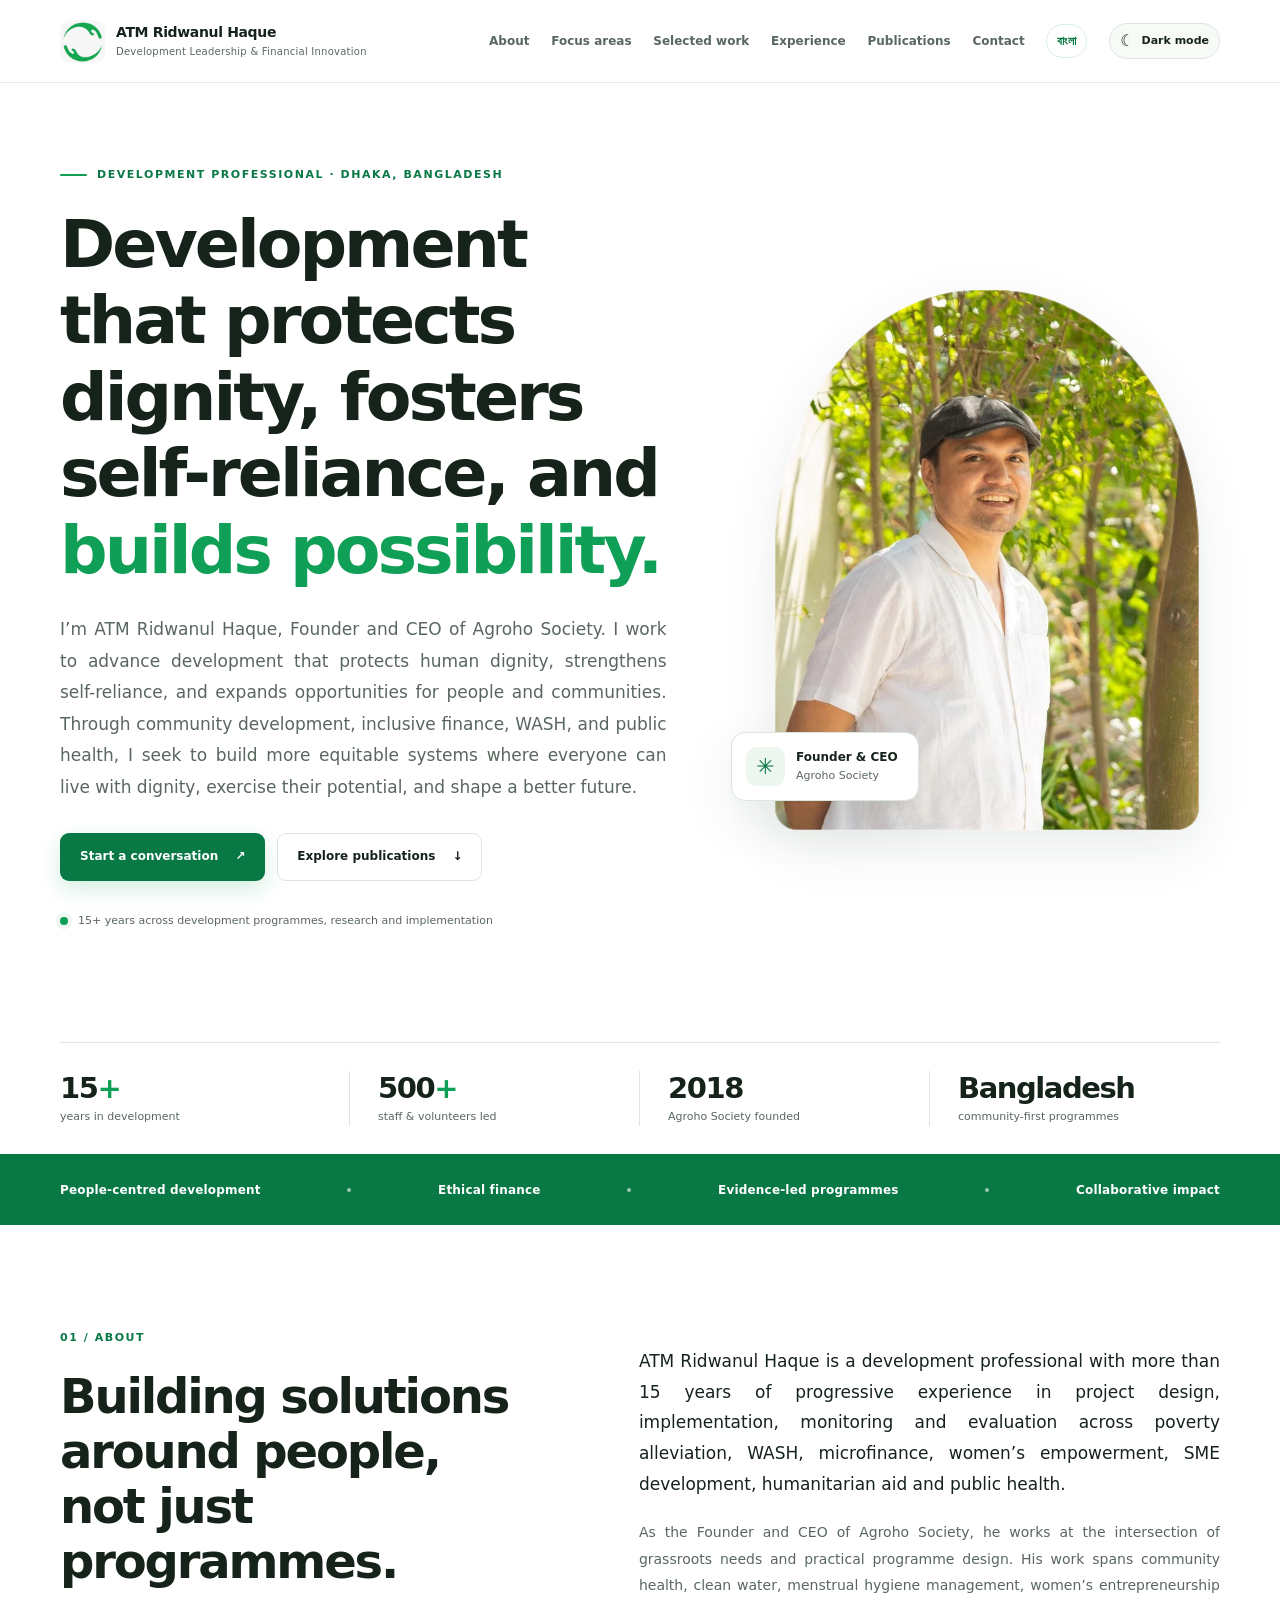
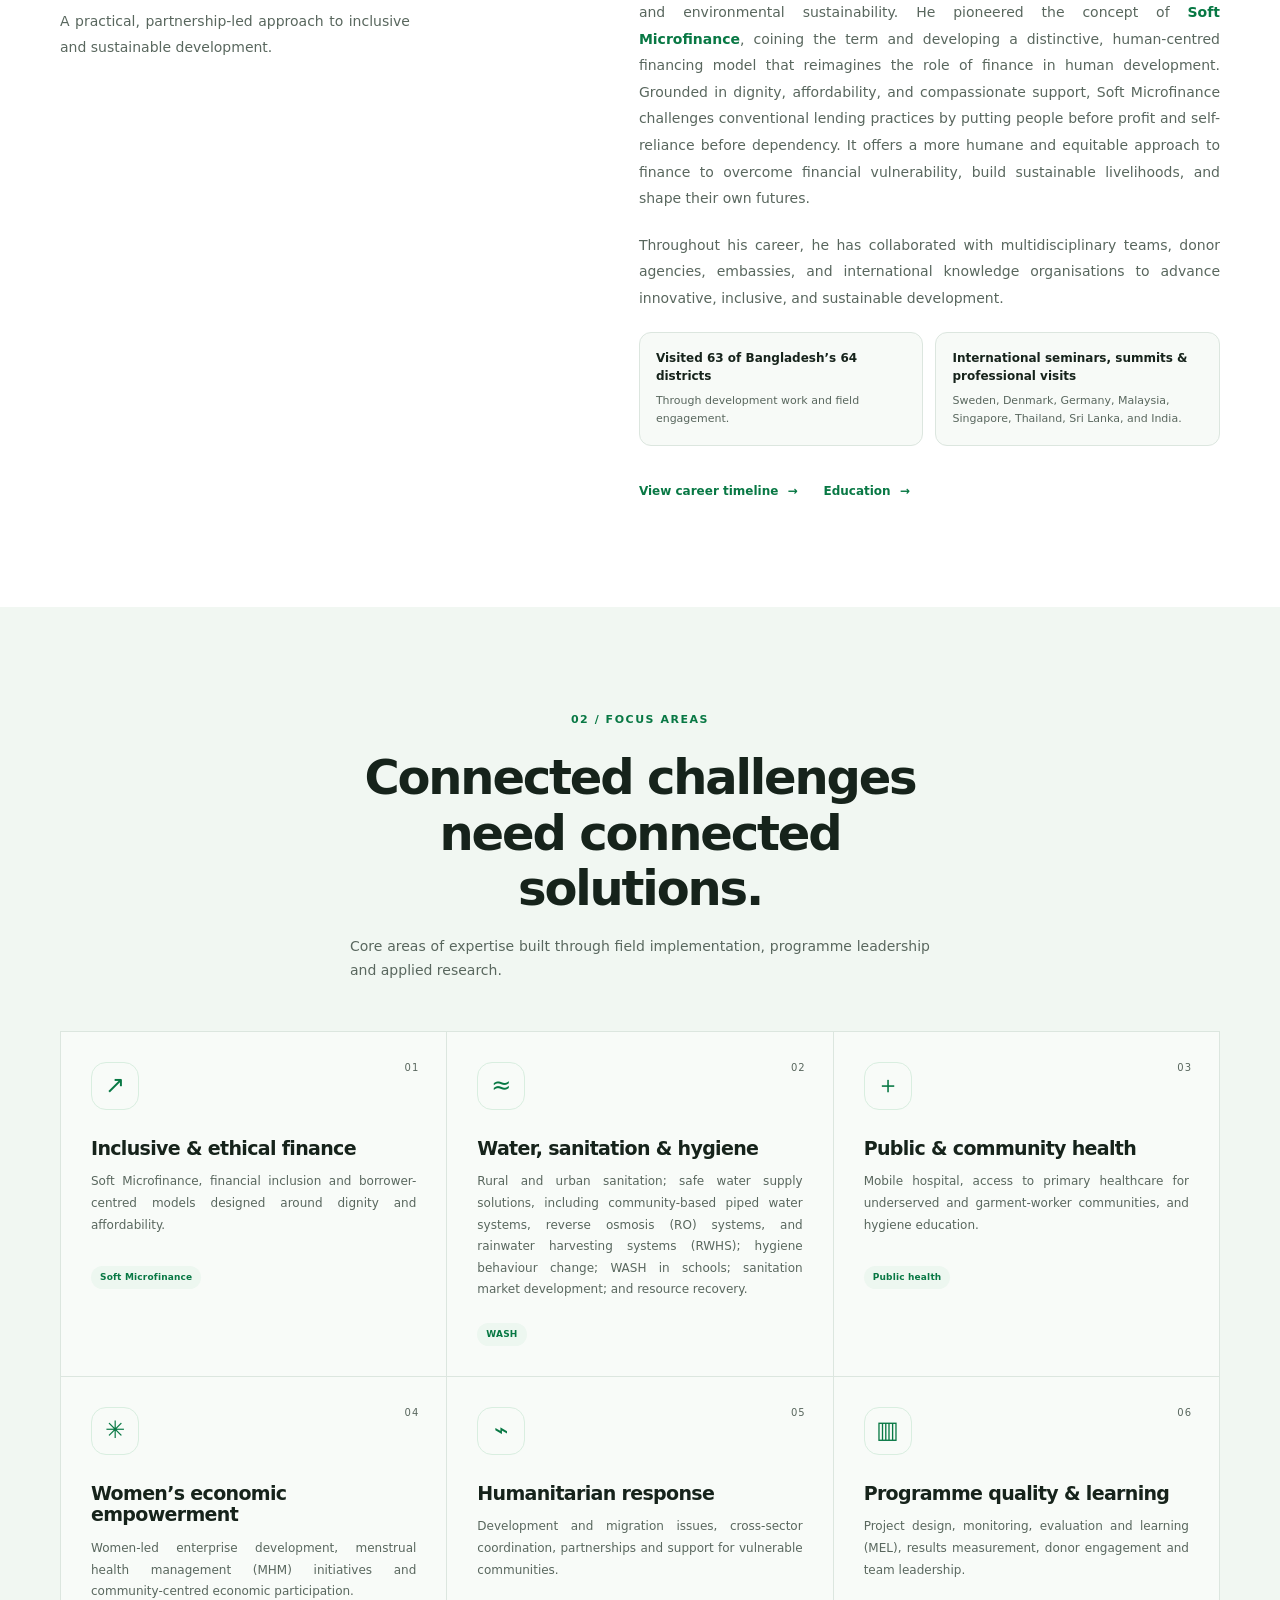
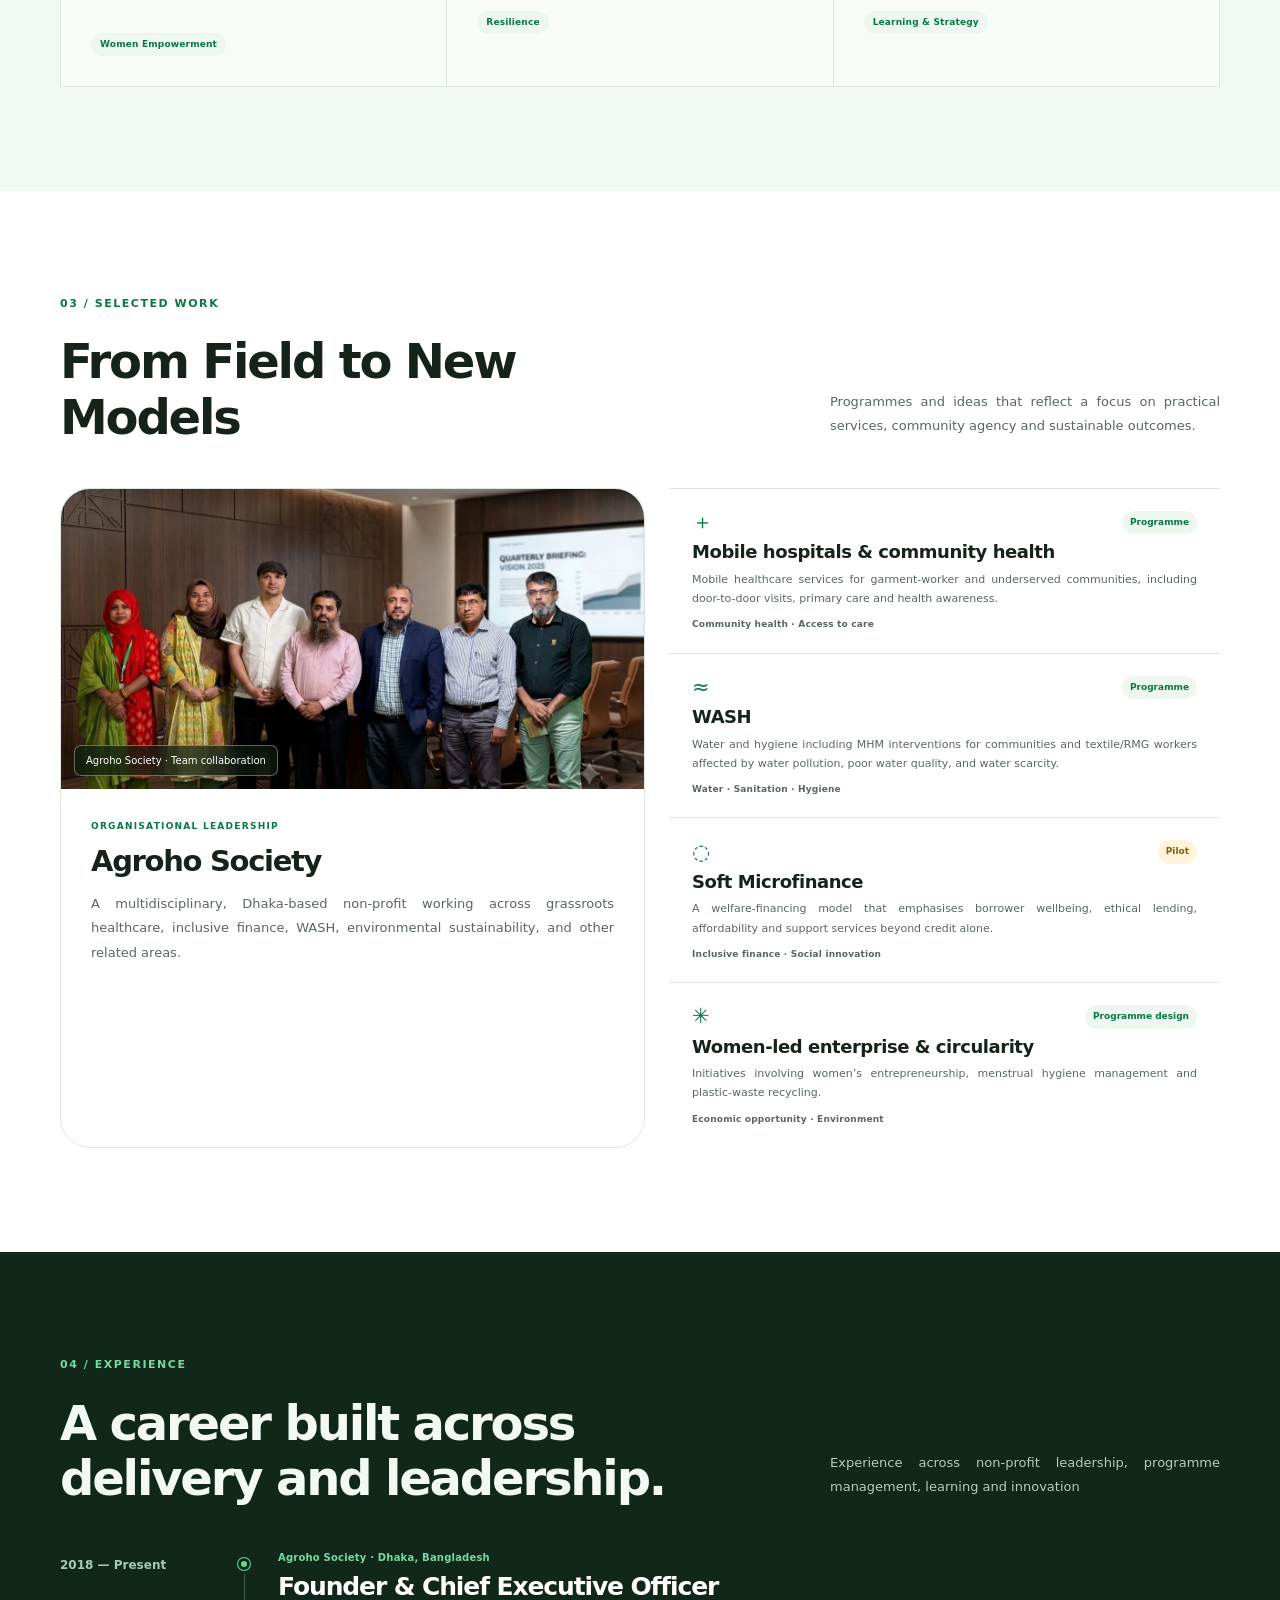
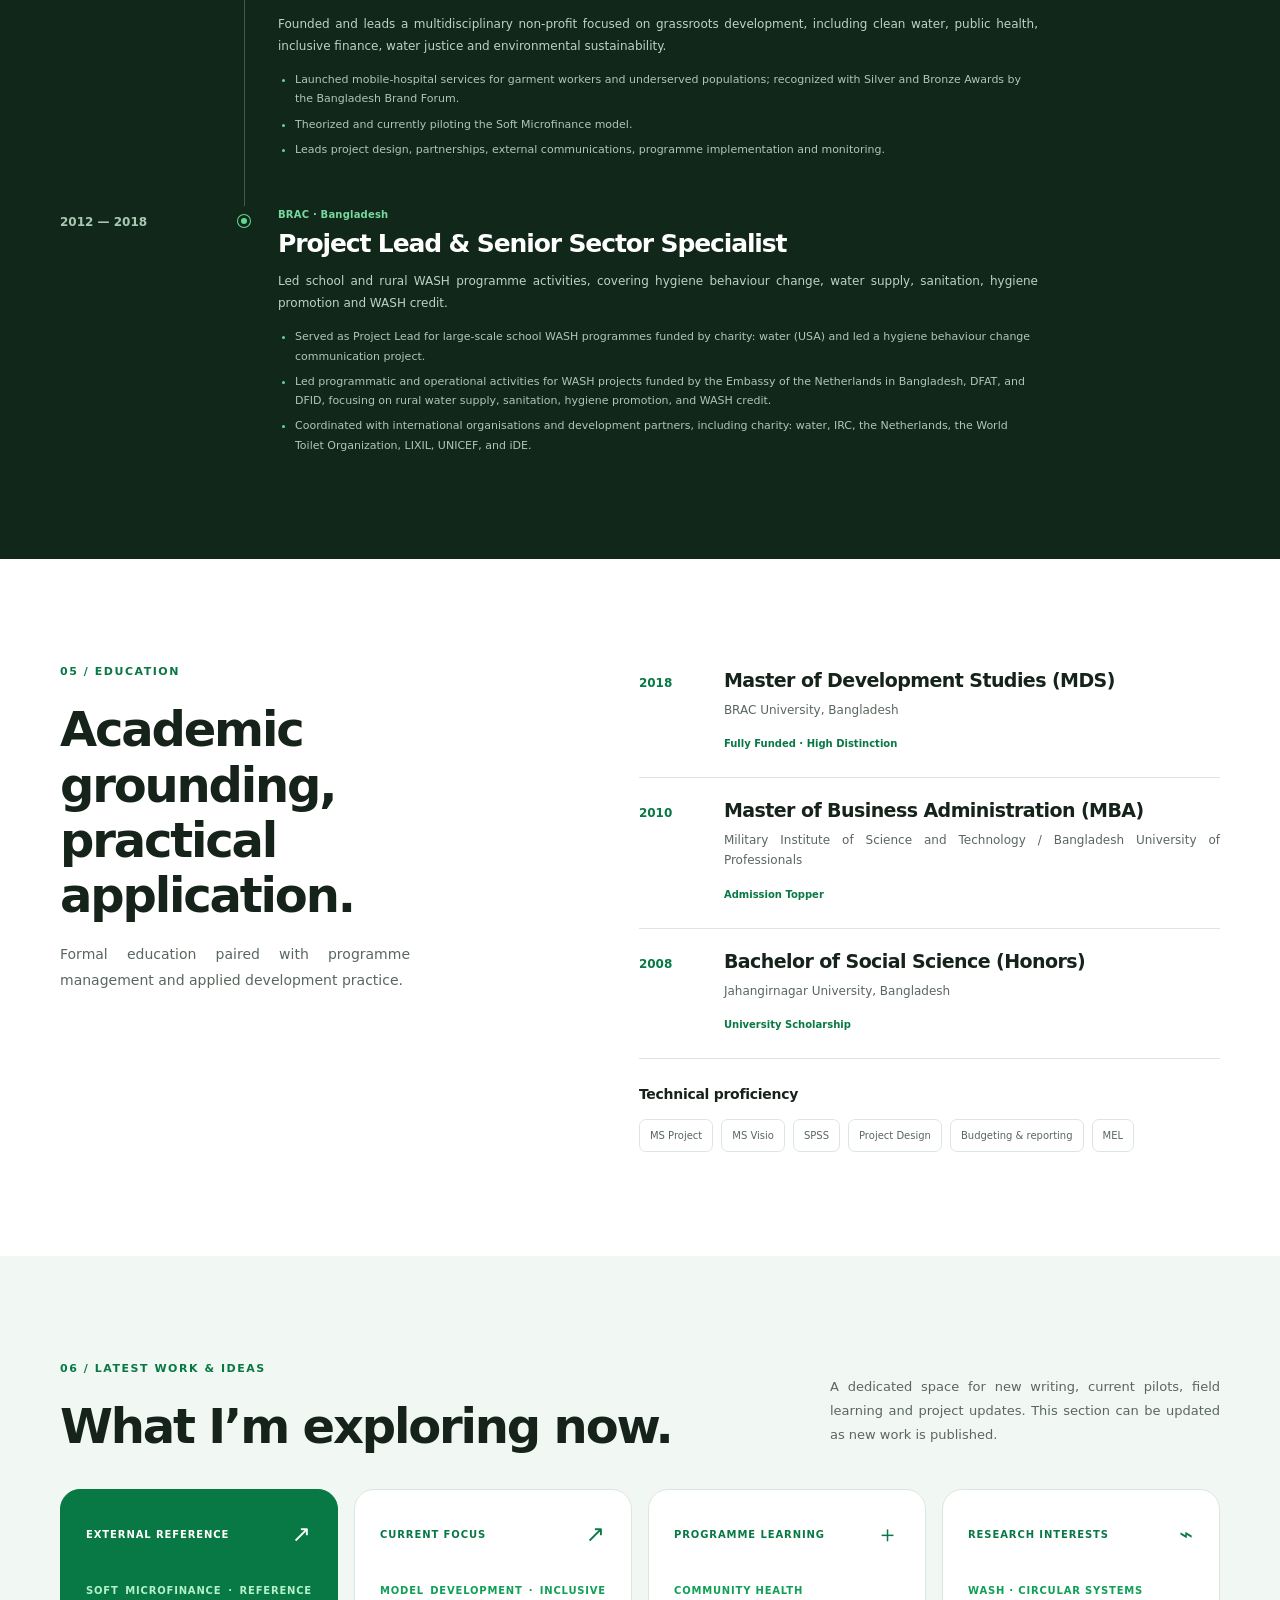
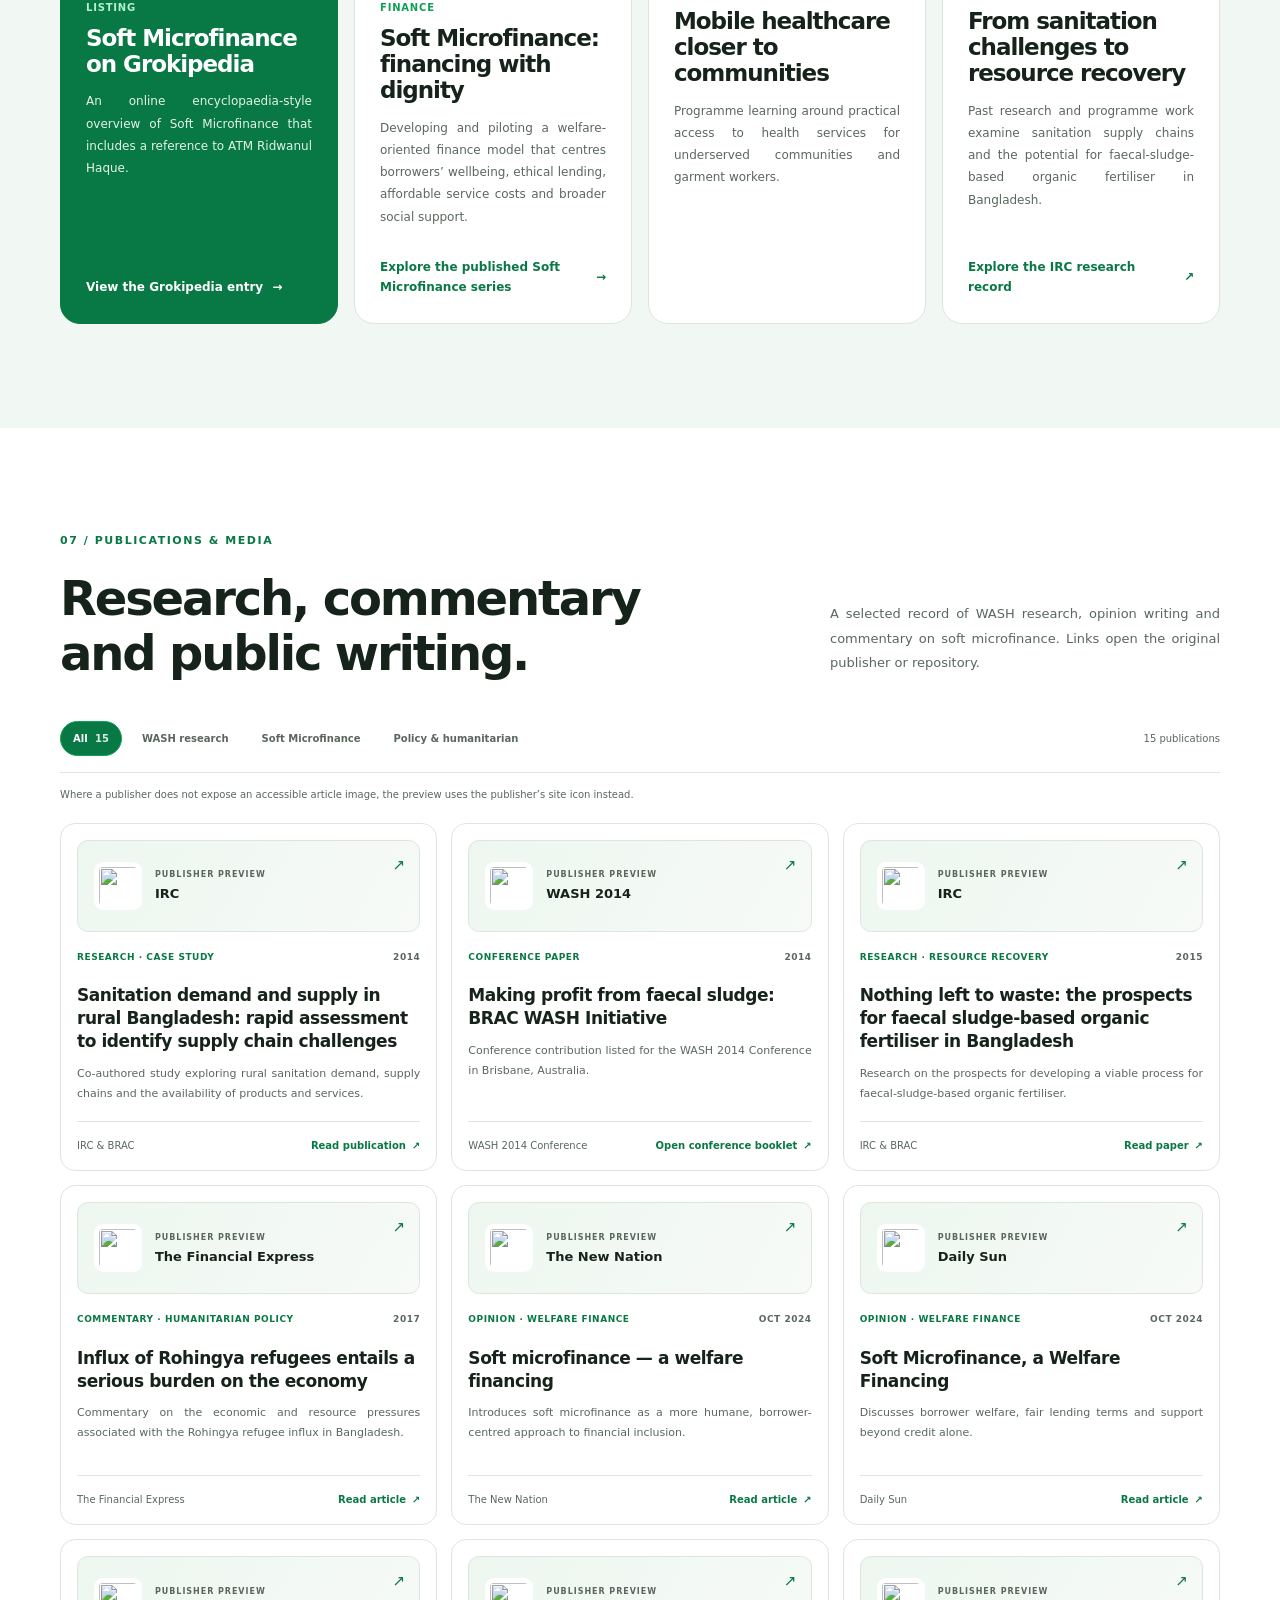
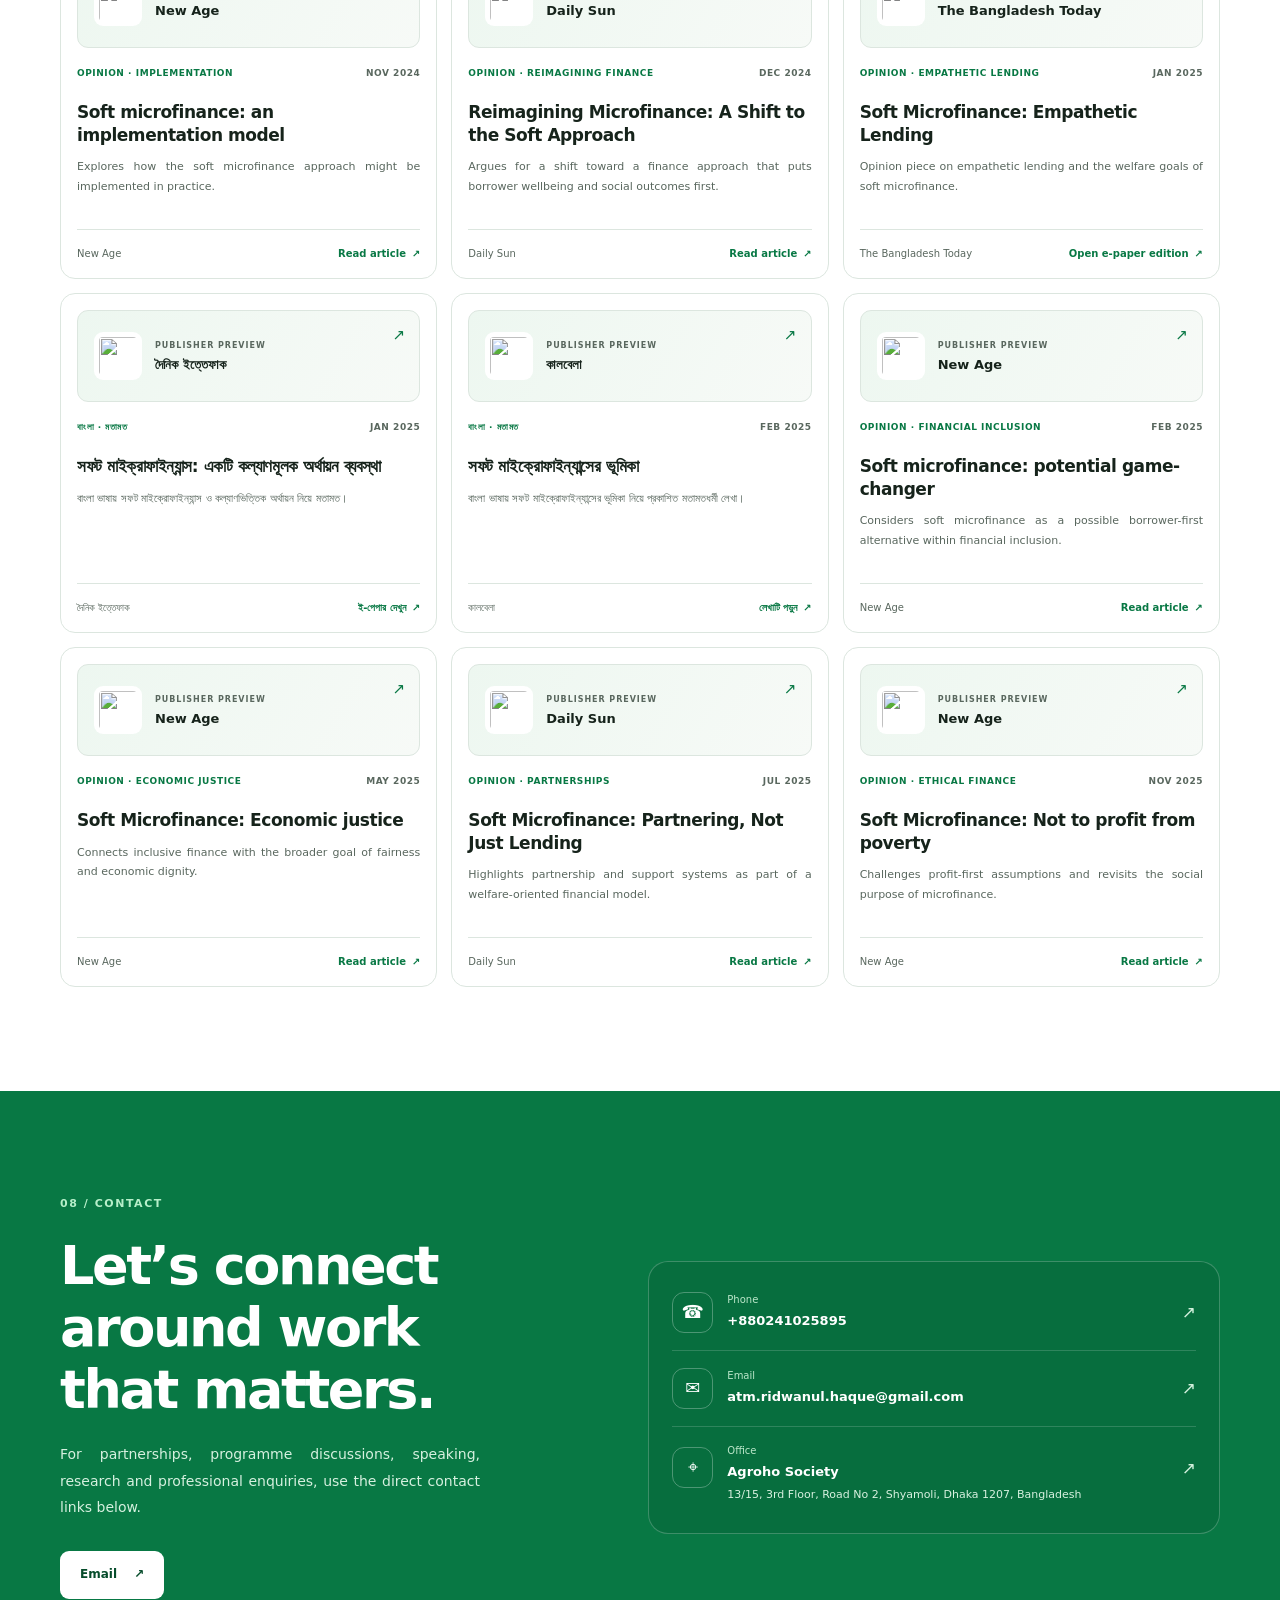
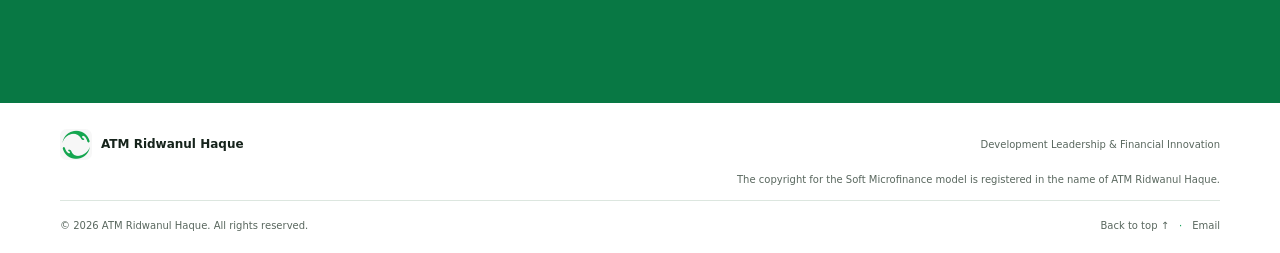
==== commit de4fe0af: "Add files via upload added grokipedia link added subtle glowing light" ====
--- a/index.html
+++ b/index.html
@@ -1,44 +1,45 @@
-<!doctype html>
+<!DOCTYPE html>
+
 <html lang="en-BD">
 <head>
-  <meta charset="utf-8">
-  <meta name="viewport" content="width=device-width, initial-scale=1">
-  <meta name="theme-color" content="#0f9f55">
-  <meta name="color-scheme" content="light dark">
-  <title>ATM Ridwanul Haque | Agroho Society &amp; Soft Microfinance</title>
-  <meta name="description" content="ATM Ridwanul Haque, Founder and CEO of Agroho Society in Dhaka, Bangladesh. Explore Soft Microfinance, WASH, public health and development research.">
-  <meta name="keywords" content="ATM Ridwanul Haque, Agroho Society, Soft Microfinance Bangladesh, development professional Dhaka, WASH Bangladesh, public health Bangladesh, inclusive finance, water sanitation hygiene, development research Bangladesh">
-  <meta name="author" content="ATM Ridwanul Haque">
-  <meta name="robots" content="index, follow, max-image-preview:large, max-snippet:-1, max-video-preview:-1">
-  <meta name="googlebot" content="index, follow, max-image-preview:large, max-snippet:-1, max-video-preview:-1">
-  <link rel="canonical" href="https://atmridwanulhaque.com/">
-  <link rel="alternate" hreflang="en-BD" href="https://atmridwanulhaque.com/">
-  <link rel="alternate" hreflang="bn-BD" href="https://atmridwanulhaque.com/bn/">
-  <link rel="alternate" hreflang="x-default" href="https://atmridwanulhaque.com/">
-  <link rel="icon" href="favicon.ico" sizes="any">
-  <link rel="icon" type="image/png" href="assets/favicon.png">
-  <link rel="apple-touch-icon" href="assets/favicon-256.png">
-  <link rel="manifest" href="site.webmanifest">
-  <link rel="preload" as="image" href="assets/ridwanul-haque.webp" fetchpriority="high">
-  <link rel="stylesheet" href="styles.css">
-  <meta property="og:type" content="profile">
-  <meta property="og:site_name" content="ATM Ridwanul Haque">
-  <meta property="og:title" content="ATM Ridwanul Haque | Agroho Society &amp; Soft Microfinance">
-  <meta property="og:description" content="ATM Ridwanul Haque, Founder and CEO of Agroho Society in Dhaka, Bangladesh. Explore Soft Microfinance, WASH, public health and development research.">
-  <meta property="og:url" content="https://atmridwanulhaque.com/">
-  <meta property="og:image" content="https://atmridwanulhaque.com/assets/og-ridwanul-haque.jpg">
-  <meta property="og:image:width" content="1200">
-  <meta property="og:image:height" content="630">
-  <meta property="og:image:alt" content="Portrait of ATM Ridwanul Haque, Founder and CEO of Agroho Society">
-  <meta property="og:locale" content="en_BD">
-  <meta property="profile:first_name" content="Ridwanul">
-  <meta property="profile:last_name" content="Haque">
-  <meta name="twitter:card" content="summary_large_image">
-  <meta name="twitter:title" content="ATM Ridwanul Haque | Agroho Society &amp; Soft Microfinance">
-  <meta name="twitter:description" content="ATM Ridwanul Haque, Founder and CEO of Agroho Society in Dhaka, Bangladesh. Explore Soft Microfinance, WASH, public health and development research.">
-  <meta name="twitter:image" content="https://atmridwanulhaque.com/assets/og-ridwanul-haque.jpg">
-  <meta name="twitter:image:alt" content="Portrait of ATM Ridwanul Haque">
-  <script type="application/ld+json">
+<meta charset="utf-8"/>
+<meta content="width=device-width, initial-scale=1" name="viewport"/>
+<meta content="#0f9f55" name="theme-color"/>
+<meta content="light dark" name="color-scheme"/>
+<title>ATM Ridwanul Haque | Agroho Society &amp; Soft Microfinance</title>
+<meta content="ATM Ridwanul Haque, Founder and CEO of Agroho Society in Dhaka, Bangladesh. Explore Soft Microfinance, WASH, public health and development research." name="description"/>
+<meta content="ATM Ridwanul Haque, Agroho Society, Soft Microfinance Bangladesh, development professional Dhaka, WASH Bangladesh, public health Bangladesh, inclusive finance, water sanitation hygiene, development research Bangladesh" name="keywords"/>
+<meta content="ATM Ridwanul Haque" name="author"/>
+<meta content="index, follow, max-image-preview:large, max-snippet:-1, max-video-preview:-1" name="robots"/>
+<meta content="index, follow, max-image-preview:large, max-snippet:-1, max-video-preview:-1" name="googlebot"/>
+<link href="https://atmridwanulhaque.com/" rel="canonical"/>
+<link href="https://atmridwanulhaque.com/" hreflang="en-BD" rel="alternate"/>
+<link href="https://atmridwanulhaque.com/bn/" hreflang="bn-BD" rel="alternate"/>
+<link href="https://atmridwanulhaque.com/" hreflang="x-default" rel="alternate"/>
+<link href="favicon.ico" rel="icon" sizes="any"/>
+<link href="assets/favicon.png" rel="icon" type="image/png"/>
+<link href="assets/favicon-256.png" rel="apple-touch-icon"/>
+<link href="site.webmanifest" rel="manifest"/>
+<link as="image" fetchpriority="high" href="assets/ridwanul-haque.webp" rel="preload"/>
+<link href="styles.css" rel="stylesheet"/>
+<meta content="profile" property="og:type"/>
+<meta content="ATM Ridwanul Haque" property="og:site_name"/>
+<meta content="ATM Ridwanul Haque | Agroho Society &amp; Soft Microfinance" property="og:title"/>
+<meta content="ATM Ridwanul Haque, Founder and CEO of Agroho Society in Dhaka, Bangladesh. Explore Soft Microfinance, WASH, public health and development research." property="og:description"/>
+<meta content="https://atmridwanulhaque.com/" property="og:url"/>
+<meta content="https://atmridwanulhaque.com/assets/og-ridwanul-haque.jpg" property="og:image"/>
+<meta content="1200" property="og:image:width"/>
+<meta content="630" property="og:image:height"/>
+<meta content="Portrait of ATM Ridwanul Haque, Founder and CEO of Agroho Society" property="og:image:alt"/>
+<meta content="en_BD" property="og:locale"/>
+<meta content="Ridwanul" property="profile:first_name"/>
+<meta content="Haque" property="profile:last_name"/>
+<meta content="summary_large_image" name="twitter:card"/>
+<meta content="ATM Ridwanul Haque | Agroho Society &amp; Soft Microfinance" name="twitter:title"/>
+<meta content="ATM Ridwanul Haque, Founder and CEO of Agroho Society in Dhaka, Bangladesh. Explore Soft Microfinance, WASH, public health and development research." name="twitter:description"/>
+<meta content="https://atmridwanulhaque.com/assets/og-ridwanul-haque.jpg" name="twitter:image"/>
+<meta content="Portrait of ATM Ridwanul Haque" name="twitter:image:alt"/>
+<script type="application/ld+json">
 {
   "@context": "https://schema.org",
   "@graph": [
@@ -148,172 +149,161 @@
   ]
 }
   </script>
-  <meta property="og:image:secure_url" content="https://atmridwanulhaque.com/assets/og-ridwanul-haque.jpg">
-  <meta property="og:image:type" content="image/jpeg">
-  <meta property="og:locale:alternate" content="bn_BD">
+<meta content="https://atmridwanulhaque.com/assets/og-ridwanul-haque.jpg" property="og:image:secure_url"/>
+<meta content="image/jpeg" property="og:image:type"/>
+<meta content="bn_BD" property="og:locale:alternate"/>
 </head>
 <body>
-  <a class="skip-link" href="#main">Skip to content</a>
-  <header class="site-header" id="top">
-    <div class="container header-inner">
-      <a class="brand" href="#top" aria-label="ATM Ridwanul Haque home">
-        <img src="assets/agroho-logo.jpg" alt="Agroho mark" width="45" height="43">
-        <span class="brand-copy"><strong>ATM Ridwanul Haque</strong><small>Development Leadership & Financial Innovation</small></span>
-      </a>
-      <button class="menu-toggle" id="menu-toggle" type="button" aria-expanded="false" aria-controls="primary-nav" aria-label="Open navigation"><span></span><span></span><span></span></button>
-      <nav class="primary-nav" id="primary-nav" aria-label="Main navigation">
-        <a href="#about">About</a>
-        <a href="#focus">Focus areas</a>
-        <a href="#work">Selected work</a>
-        <a href="#experience">Experience</a>
-        <a href="#publications">Publications</a>
-        <a href="#contact">Contact</a>
-        <a class="language-toggle" href="bn/" lang="bn" aria-label="বাংলা সংস্করণ দেখুন">বাংলা</a>
-        <button class="theme-toggle" id="theme-toggle" type="button" aria-label="Switch to dark mode" title="Switch theme"><span class="theme-icon" aria-hidden="true">☾</span><span class="theme-label">Dark mode</span></button>
-      </nav>
-    </div>
-  </header>
-
-  <main id="main">
-    <section class="hero section-pad">
-      <div class="container hero-grid">
-        <div class="hero-copy">
-          <p class="eyebrow"><span class="eyebrow-line"></span> Development professional · Dhaka, Bangladesh</p>
-          <h1>Development that protects dignity, fosters self-reliance, and <span>builds possibility.</span></h1>
-          <p class="hero-lede">I’m ATM Ridwanul Haque, Founder and CEO of Agroho Society. I work to advance development that protects human dignity, strengthens self-reliance, and expands opportunities for people and communities. Through community development, inclusive finance, WASH, and public health, I seek to build more equitable systems where everyone can live with dignity, exercise their potential, and shape a better future.</p>
-          <div class="hero-actions">
-            <a class="button button-primary" href="#contact">Start a conversation <span aria-hidden="true">↗</span></a>
-            <a class="button button-secondary" href="#publications">Explore publications <span aria-hidden="true">↓</span></a>
-          </div>
-          <div class="hero-trust"><span class="status-dot"></span><span>15+ years across development programmes, research and implementation</span></div>
-        </div>
-        <div class="hero-visual">
-          <div class="photo-frame"><img class="hero-portrait" src="assets/ridwanul-haque.webp" alt="ATM Ridwanul Haque standing outdoors" width="900" height="1200" fetchpriority="high"></div>
-          <div class="photo-note"><span class="note-mark" aria-hidden="true">✳</span><span><strong>Founder & CEO</strong><small>Agroho Society</small></span></div>
-          
-        </div>
-      </div>
-      <div class="container metric-strip" aria-label="Profile highlights">
-        <div class="metric"><strong>15<span>+</span></strong><span>years in development</span></div>
-        <div class="metric"><strong>500<span>+</span></strong><span>staff & volunteers led</span></div>
-        <div class="metric"><strong>2018</strong><span>Agroho Society founded</span></div>
-        <div class="metric metric-location"><strong>Bangladesh</strong><span>community-first programmes</span></div>
-      </div>
-    </section>
-
-    <section class="intro-band">
-      <div class="container intro-band-inner"><p>People-centred development</p><span class="band-divider" aria-hidden="true"></span><p>Ethical finance</p><span class="band-divider" aria-hidden="true"></span><p>Evidence-led programmes</p><span class="band-divider" aria-hidden="true"></span><p>Collaborative impact</p></div>
-    </section>
-
-    <section class="section section-pad" id="about">
-      <div class="container two-column">
-        <div class="section-heading"><p class="eyebrow">01 / About</p><h2>Building solutions around people, not just programmes.</h2><p class="heading-note">A practical, partnership-led approach to inclusive and sustainable development.</p></div>
-        <div class="prose-block"><p class="lead-paragraph">ATM Ridwanul Haque is a development professional with more than 15 years of progressive experience in project design, implementation, monitoring and evaluation across poverty alleviation, WASH, microfinance, women’s empowerment, SME development, humanitarian aid and public health.</p><p>As the Founder and CEO of Agroho Society, he works at the intersection of grassroots needs and practical programme design. His work spans community health, clean water, menstrual hygiene management, women’s entrepreneurship and environmental sustainability. He pioneered the concept of <em>Soft Microfinance</em>, coining the term and developing a distinctive, human-centred financing model that reimagines the role of finance in human development. Grounded in dignity, affordability, and compassionate support, Soft Microfinance challenges conventional lending practices by putting people before profit and self-reliance before dependency. It offers a more humane and equitable approach to finance to overcome financial vulnerability, build sustainable livelihoods, and shape their own futures.</p><p>Throughout his career, he has collaborated with multidisciplinary teams, donor agencies, embassies, and international knowledge organisations to advance innovative, inclusive, and sustainable development.</p><div class="profile-highlights"><div><strong>Visited 63 of Bangladesh’s 64 districts</strong><span>Through development work and field engagement.</span></div><div><strong>International seminars, summits &amp; professional visits</strong><span>Sweden, Denmark, Germany, Malaysia, Singapore, Thailand, Sri Lanka, and India.</span></div></div><div class="inline-link-row"><a class="text-link" href="#experience">View career timeline <span aria-hidden="true">→</span></a><a class="text-link" href="#education">Education <span aria-hidden="true">→</span></a></div></div>
-      </div>
-    </section>
-
-    <section class="section section-tinted section-pad" id="focus">
-      <div class="container">
-        <div class="section-heading centered-heading"><p class="eyebrow">02 / Focus areas</p><h2>Connected challenges need connected solutions.</h2><p>Core areas of expertise built through field implementation, programme leadership and applied research.</p></div>
-        <div class="focus-grid">
-          <article class="focus-card"><span class="card-number">01</span><div class="line-icon" aria-hidden="true">↗</div><h3>Inclusive & ethical finance</h3><p>Soft Microfinance, financial inclusion and borrower-centred models designed around dignity and affordability.</p><span class="card-tag">Soft Microfinance</span></article>
-          <article class="focus-card"><span class="card-number">02</span><div class="line-icon" aria-hidden="true">≈</div><h3>Water, sanitation & hygiene</h3><p>Rural and urban sanitation; safe water supply solutions, including community-based piped water systems, reverse osmosis (RO) systems, and rainwater harvesting systems (RWHS); hygiene behaviour change; WASH in schools; sanitation market development; and resource recovery.</p><span class="card-tag">WASH</span></article>
-          <article class="focus-card"><span class="card-number">03</span><div class="line-icon" aria-hidden="true">＋</div><h3>Public & community health</h3><p>Mobile hospital, access to primary healthcare for underserved and garment-worker communities, and hygiene education.</p><span class="card-tag">Public health</span></article>
-          <article class="focus-card"><span class="card-number">04</span><div class="line-icon" aria-hidden="true">✳</div><h3>Women’s economic empowerment</h3><p>Women-led enterprise development, menstrual health management (MHM) initiatives and community-centred economic participation.</p><span class="card-tag">Women Empowerment</span></article>
-          <article class="focus-card"><span class="card-number">05</span><div class="line-icon" aria-hidden="true">⌁</div><h3>Humanitarian response</h3><p>Development and migration issues, cross-sector coordination, partnerships and support for vulnerable communities.</p><span class="card-tag">Resilience</span></article>
-          <article class="focus-card"><span class="card-number">06</span><div class="line-icon" aria-hidden="true">▥</div><h3>Programme quality & learning</h3><p>Project design, monitoring, evaluation and learning (MEL), results measurement, donor engagement and team leadership.</p><span class="card-tag">Learning & Strategy</span></article>
-        </div>
-      </div>
-    </section>
-
-    <section class="section section-pad" id="work">
-      <div class="container">
-        <div class="section-heading split-heading"><div><p class="eyebrow">03 / Selected work</p><h2>From Field to New Models</h2></div><p>Programmes and ideas that reflect a focus on practical services, community agency and sustainable outcomes.</p></div>
-        <div class="work-layout">
-          <article class="work-feature">
-            <div class="work-feature-image"><img src="assets/agroho-team.webp" alt="Agroho team gathered for a programme meeting" loading="lazy" width="1281" height="816"><span class="image-caption">Agroho Society · Team collaboration</span></div>
-            <div class="work-feature-body"><p class="eyebrow">Organisational leadership</p><h3>Agroho Society</h3><p>A multidisciplinary, Dhaka-based non-profit working across grassroots healthcare, inclusive finance, WASH, environmental sustainability, and other related areas.</p></div>
-          </article>
-          <div class="work-list">
-            <article class="work-item"><div class="work-item-top"><span class="work-symbol" aria-hidden="true">＋</span><span class="work-status">Programme</span></div><h3>Mobile hospitals & community health</h3><p>Mobile healthcare services for garment-worker and underserved communities, including door-to-door visits, primary care and health awareness.</p><div class="work-meta">Community health · Access to care</div></article>
-            <article class="work-item"><div class="work-item-top"><span class="work-symbol" aria-hidden="true">≈</span><span class="work-status">Programme</span></div><h3>WASH</h3><p>Water and hygiene including MHM interventions for communities and textile/RMG workers affected by water pollution, poor water quality, and water scarcity.</p><div class="work-meta">Water · Sanitation · Hygiene</div></article>
-            <article class="work-item"><div class="work-item-top"><span class="work-symbol" aria-hidden="true">◌</span><span class="work-status status-pilot">Pilot</span></div><h3>Soft Microfinance</h3><p>A welfare-financing model that emphasises borrower wellbeing, ethical lending, affordability and support services beyond credit alone.</p><div class="work-meta">Inclusive finance · Social innovation</div></article>
-            <article class="work-item"><div class="work-item-top"><span class="work-symbol" aria-hidden="true">✳</span><span class="work-status">Programme design</span></div><h3>Women-led enterprise & circularity</h3><p>Initiatives involving women’s entrepreneurship, menstrual hygiene management and plastic-waste recycling.</p><div class="work-meta">Economic opportunity · Environment</div></article>
-          </div>
-        </div>
-      </div>
-    </section>
-
-    <section class="section section-dark section-pad" id="experience">
-      <div class="container">
-        <div class="section-heading split-heading dark-heading"><div><p class="eyebrow">04 / Experience</p><h2>A career built across delivery and leadership.</h2></div><p>Experience across non-profit leadership, programme management, learning and innovation</p></div>
-        <div class="timeline">
-          <article class="timeline-item"><div class="timeline-date">2018 — Present</div><div class="timeline-marker" aria-hidden="true"></div><div class="timeline-content"><p class="timeline-org">Agroho Society · Dhaka, Bangladesh</p><h3>Founder & Chief Executive Officer</h3><p>Founded and leads a multidisciplinary non-profit focused on grassroots development, including clean water, public health, inclusive finance, water justice and environmental sustainability.</p><ul><li>Launched mobile-hospital services for garment workers and underserved populations; recognized with Silver and Bronze Awards by the Bangladesh Brand Forum.</li><li>Theorized and currently piloting the Soft Microfinance model.</li><li>Leads project design, partnerships, external communications, programme implementation and monitoring.</li></ul></div></article>
-          <article class="timeline-item"><div class="timeline-date">2012 — 2018</div><div class="timeline-marker" aria-hidden="true"></div><div class="timeline-content"><p class="timeline-org">BRAC · Bangladesh</p><h3>Project Lead & Senior Sector Specialist</h3><p>Led school and rural WASH programme activities, covering hygiene behaviour change, water supply, sanitation, hygiene promotion and WASH credit.</p><ul><li>Served as Project Lead for large-scale school WASH programmes funded by charity: water (USA) and led a hygiene behaviour change communication project.</li><li>Led programmatic and operational activities for WASH projects funded by the Embassy of the Netherlands in Bangladesh, DFAT, and DFID, focusing on rural water supply, sanitation, hygiene promotion, and WASH credit.</li><li>Coordinated with international organisations and development partners, including charity: water, IRC, the Netherlands, the World Toilet Organization, LIXIL, UNICEF, and iDE.</li></ul></div></article>
-        </div>
-      </div>
-    </section>
-
-    <section class="section section-pad" id="education">
-      <div class="container education-grid">
-        <div class="section-heading"><p class="eyebrow">05 / Education</p><h2>Academic grounding, practical application.</h2><p class="heading-note">Formal education paired with programme management and applied development practice.</p></div>
-        <div class="education-list">
-          <article class="education-item"><div class="education-year">2018</div><div><h3>Master of Development Studies (MDS)</h3><p>BRAC University, Bangladesh</p><span class="education-note">Fully Funded · High Distinction</span></div></article>
-          <article class="education-item"><div class="education-year">2010</div><div><h3>Master of Business Administration (MBA)</h3><p>Military Institute of Science and Technology / Bangladesh University of Professionals</p><span class="education-note">Admission Topper</span></div></article>
-          <article class="education-item"><div class="education-year">2008</div><div><h3>Bachelor of Social Science (Honors)</h3><p>Jahangirnagar University, Bangladesh</p><span class="education-note">University Scholarship</span></div></article>
-          <div class="tools-block"><h3>Technical proficiency</h3><div class="chip-list"><span>MS Project</span><span>MS Visio</span><span>SPSS</span><span>Project Design</span><span>Budgeting &amp; reporting</span><span>MEL</span></div></div>
-        </div>
-      </div>
-    </section>
-
-    <section class="section section-tinted section-pad latest-section" id="latest">
-      <div class="container">
-        <div class="section-heading split-heading"><div><p class="eyebrow">06 / Latest work & ideas</p><h2>What I’m exploring now.</h2></div><p>A dedicated space for new writing, current pilots, field learning and project updates. This section can be updated as new work is published.</p></div>
-        <div class="latest-grid">
-          <article class="latest-card latest-card-featured"><div class="latest-topline"><span>Current focus</span><span class="latest-mark" aria-hidden="true">↗</span></div><p class="latest-type">Model development · Inclusive finance</p><h3>Soft Microfinance: financing with dignity</h3><p>Developing and piloting a welfare-oriented finance model that centres borrowers’ wellbeing, ethical lending, affordable service costs and broader social support.</p><a class="text-link" href="#publications">Explore the published Soft Microfinance series <span aria-hidden="true">→</span></a></article>
-          <article class="latest-card"><div class="latest-topline"><span>Programme learning</span><span class="latest-mark" aria-hidden="true">＋</span></div><p class="latest-type">Community health</p><h3>Mobile healthcare closer to communities</h3><p>Programme learning around practical access to health services for underserved communities and garment workers.</p></article>
-          <article class="latest-card"><div class="latest-topline"><span>Research interests</span><span class="latest-mark" aria-hidden="true">⌁</span></div><p class="latest-type">WASH · Circular systems</p><h3>From sanitation challenges to resource recovery</h3><p>Past research and programme work examine sanitation supply chains and the potential for faecal-sludge-based organic fertiliser in Bangladesh.</p><a class="text-link" href="https://www.ircwash.org/resources/sanitation-demand-and-supply-rural-bangladesh" target="_blank" rel="noopener noreferrer">Explore the IRC research record <span aria-hidden="true">↗</span></a></article>
-        </div>
-      </div>
-    </section>
-
-    <section class="section section-pad publications-section" id="publications">
-      <div class="container">
-        <div class="section-heading split-heading"><div><p class="eyebrow">07 / Publications & media</p><h2>Research, commentary and public writing.</h2></div><p>A selected record of WASH research, opinion writing and commentary on soft microfinance. Links open the original publisher or repository.</p></div>
-        <div class="publication-toolbar"><div class="filter-group" role="group" aria-label="Filter publications"><button class="filter-button is-active" data-filter="all" type="button" aria-pressed="true">All <span>15</span></button><button class="filter-button" data-filter="wash" type="button" aria-pressed="false">WASH research</button><button class="filter-button" data-filter="finance" type="button" aria-pressed="false">Soft Microfinance</button><button class="filter-button" data-filter="policy" type="button" aria-pressed="false">Policy & humanitarian</button></div><p class="publication-count" id="publication-count" aria-live="polite">15 publications</p></div>
-        <div class="publication-grid" id="publication-grid">
-          <article class="publication-card" data-category="wash"><div class="publication-meta"><span>Research · Case study</span><span>2014</span></div><h3>Sanitation demand and supply in rural Bangladesh: rapid assessment to identify supply chain challenges</h3><p>Co-authored study exploring rural sanitation demand, supply chains and the availability of products and services.</p><div class="publication-footer"><span class="publisher">IRC & BRAC</span><a href="https://www.ircwash.org/resources/sanitation-demand-and-supply-rural-bangladesh" target="_blank" rel="noopener noreferrer" aria-label="Read Sanitation demand and supply in rural Bangladesh on IRC">Read publication <span aria-hidden="true">↗</span></a></div></article>
-          <article class="publication-card" data-category="wash"><div class="publication-meta"><span>Conference paper</span><span>2014</span></div><h3>Making profit from faecal sludge: BRAC WASH Initiative</h3><p>Conference contribution listed for the WASH 2014 Conference in Brisbane, Australia.</p><div class="publication-footer"><span class="publisher">WASH 2014 Conference</span><a href="https://www.watercentre.org/services/events/wash-2014-conference/attachments/wash%20abstract-%20booklet" target="_blank" rel="noopener noreferrer">Open conference booklet <span aria-hidden="true">↗</span></a></div></article>
-          <article class="publication-card" data-category="wash"><div class="publication-meta"><span>Research · Resource recovery</span><span>2015</span></div><h3>Nothing left to waste: the prospects for faecal sludge-based organic fertiliser in Bangladesh</h3><p>Research on the prospects for developing a viable process for faecal-sludge-based organic fertiliser.</p><div class="publication-footer"><span class="publisher">IRC & BRAC</span><a href="https://www.ircwash.org/sites/default/files/faecal_sludge_management_paper_brac_irc_2015.pdf" target="_blank" rel="noopener noreferrer">Read paper <span aria-hidden="true">↗</span></a></div></article>
-          <article class="publication-card" data-category="policy"><div class="publication-meta"><span>Commentary · Humanitarian policy</span><span>2017</span></div><h3>Influx of Rohingya refugees entails a serious burden on the economy</h3><p>Commentary on the economic and resource pressures associated with the Rohingya refugee influx in Bangladesh.</p><div class="publication-footer"><span class="publisher">The Financial Express</span><a href="https://today.thefinancialexpress.com.bd/views-reviews/influx-of-rohingya-refugees-entails-a-serious-burden-on-the-economy-1513516045?amp=true" target="_blank" rel="noopener noreferrer">Read article <span aria-hidden="true">↗</span></a></div></article>
-          <article class="publication-card" data-category="finance"><div class="publication-meta"><span>Opinion · Welfare finance</span><span>Oct 2024</span></div><h3>Soft microfinance — a welfare financing</h3><p>Introduces soft microfinance as a more humane, borrower-centred approach to financial inclusion.</p><div class="publication-footer"><span class="publisher">The New Nation</span><a href="https://dailynewnation.com/news/682638" target="_blank" rel="noopener noreferrer">Read article <span aria-hidden="true">↗</span></a></div></article>
-          <article class="publication-card" data-category="finance"><div class="publication-meta"><span>Opinion · Welfare finance</span><span>Oct 2024</span></div><h3>Soft Microfinance, a Welfare Financing</h3><p>Discusses borrower welfare, fair lending terms and support beyond credit alone.</p><div class="publication-footer"><span class="publisher">Daily Sun</span><a href="https://www.daily-sun.com/post/773576/" target="_blank" rel="noopener noreferrer">Read article <span aria-hidden="true">↗</span></a></div></article>
-          <article class="publication-card" data-category="finance"><div class="publication-meta"><span>Opinion · Implementation</span><span>Nov 2024</span></div><h3>Soft microfinance: an implementation model</h3><p>Explores how the soft microfinance approach might be implemented in practice.</p><div class="publication-footer"><span class="publisher">New Age</span><a href="https://www.newagebd.net/post/opinion/250029/soft-microfinance-an-implementation-model" target="_blank" rel="noopener noreferrer">Read article <span aria-hidden="true">↗</span></a></div></article>
-          <article class="publication-card" data-category="finance"><div class="publication-meta"><span>Opinion · Reimagining finance</span><span>Dec 2024</span></div><h3>Reimagining Microfinance: A Shift to the Soft Approach</h3><p>Argues for a shift toward a finance approach that puts borrower wellbeing and social outcomes first.</p><div class="publication-footer"><span class="publisher">Daily Sun</span><a href="https://www.daily-sun.com/post/782545" target="_blank" rel="noopener noreferrer">Read article <span aria-hidden="true">↗</span></a></div></article>
-          <article class="publication-card" data-category="finance"><div class="publication-meta"><span>Opinion · Empathetic lending</span><span>Jan 2025</span></div><h3>Soft Microfinance: Empathetic Lending</h3><p>Opinion piece on empathetic lending and the welfare goals of soft microfinance.</p><div class="publication-footer"><span class="publisher">The Bangladesh Today</span><a href="https://epaper.thebangladeshtoday.com/edition/2025-01-10/7849" target="_blank" rel="noopener noreferrer">Open e-paper edition <span aria-hidden="true">↗</span></a></div></article>
-          <article class="publication-card" data-category="finance"><div class="publication-meta"><span>বাংলা · মতামত</span><span>Jan 2025</span></div><h3>সফট মাইক্রাফাইন্যান্স: একটি কল্যাণমূলক অর্থায়ন ব্যবস্থা</h3><p>বাংলা ভাষায় সফট মাইক্রোফাইন্যান্স ও কল্যাণভিত্তিক অর্থায়ন নিয়ে মতামত।</p><div class="publication-footer"><span class="publisher">দৈনিক ইত্তেফাক</span><a href="https://epaper.ittefaq.com.bd/m/384713/6783e0d7d7f17" target="_blank" rel="noopener noreferrer">ই-পেপার দেখুন <span aria-hidden="true">↗</span></a></div></article>
-          <article class="publication-card" data-category="finance"><div class="publication-meta"><span>বাংলা · মতামত</span><span>Feb 2025</span></div><h3>সফট মাইক্রোফাইন্যান্সের ভূমিকা</h3><p>বাংলা ভাষায় সফট মাইক্রোফাইন্যান্সের ভূমিকা নিয়ে প্রকাশিত মতামতধর্মী লেখা।</p><div class="publication-footer"><span class="publisher">কালবেলা</span><a href="https://www.kalbela.com/ajkerpatrika/joto-mot-toto-path/160570" target="_blank" rel="noopener noreferrer">লেখাটি পড়ুন <span aria-hidden="true">↗</span></a></div></article>
-          <article class="publication-card" data-category="finance"><div class="publication-meta"><span>Opinion · Financial inclusion</span><span>Feb 2025</span></div><h3>Soft microfinance: potential game-changer</h3><p>Considers soft microfinance as a possible borrower-first alternative within financial inclusion.</p><div class="publication-footer"><span class="publisher">New Age</span><a href="https://www.newagebd.net/post/opinion/258247/soft-microfinance-potential-game-changer" target="_blank" rel="noopener noreferrer">Read article <span aria-hidden="true">↗</span></a></div></article>
-          <article class="publication-card" data-category="finance"><div class="publication-meta"><span>Opinion · Economic justice</span><span>May 2025</span></div><h3>Soft Microfinance: Economic justice</h3><p>Connects inclusive finance with the broader goal of fairness and economic dignity.</p><div class="publication-footer"><span class="publisher">New Age</span><a href="https://www.newagebd.net/post/opinion/265642/economic-justice" target="_blank" rel="noopener noreferrer">Read article <span aria-hidden="true">↗</span></a></div></article>
-          <article class="publication-card" data-category="finance"><div class="publication-meta"><span>Opinion · Partnerships</span><span>Jul 2025</span></div><h3>Soft Microfinance: Partnering, Not Just Lending</h3><p>Highlights partnership and support systems as part of a welfare-oriented financial model.</p><div class="publication-footer"><span class="publisher">Daily Sun</span><a href="https://www.daily-sun.com/printversion/details/811747" target="_blank" rel="noopener noreferrer">Read article <span aria-hidden="true">↗</span></a></div></article>
-          <article class="publication-card" data-category="finance"><div class="publication-meta"><span>Opinion · Ethical finance</span><span>Nov 2025</span></div><h3>Soft Microfinance: Not to profit from poverty</h3><p>Challenges profit-first assumptions and revisits the social purpose of microfinance.</p><div class="publication-footer"><span class="publisher">New Age</span><a href="https://www.newagebd.net/post/opinion/280922/not-to-profit-from-poverty" target="_blank" rel="noopener noreferrer">Read article <span aria-hidden="true">↗</span></a></div></article>
-        </div>
-      </div>
-    </section>
-
-    <section class="contact-section section-pad" id="contact">
-      <div class="container contact-grid">
-        <div class="contact-copy"><p class="eyebrow">08 / Contact</p><h2>Let’s connect around work that matters.</h2><p>For partnerships, programme discussions, speaking, research and professional enquiries, use the direct contact links below.</p><div class="contact-social"><a class="button button-light" href="mailto:atm.ridwanul.haque@gmail.com?subject=Professional%20enquiry%20%E2%80%94%20ATM%20Ridwanul%20Haque">Email <span aria-hidden="true">↗</span></a></div></div>
-        <div class="contact-panel">
-          <a class="contact-row" href="tel:+880241025895"><span class="contact-icon" aria-hidden="true">☎</span><span class="contact-detail"><small>Phone</small><strong>+880241025895</strong></span><span class="contact-arrow" aria-hidden="true">↗</span></a>
-          <a class="contact-row" href="mailto:atm.ridwanul.haque@gmail.com"><span class="contact-icon" aria-hidden="true">✉</span><span class="contact-detail"><small>Email</small><strong>atm.ridwanul.haque@gmail.com</strong></span><span class="contact-arrow" aria-hidden="true">↗</span></a>
-          <div class="contact-row contact-address"><span class="contact-icon" aria-hidden="true">⌖</span><span class="contact-detail"><small>Office</small><strong>Agroho Society</strong><span>13/15, 3rd Floor, Road No 2, Shyamoli, Dhaka 1207, Bangladesh</span></span><a class="contact-arrow map-link" href="https://www.google.com/maps/search/?api=1&query=Agroho+Society%2C+13%2F15%2C+Road+No+2%2C+Shyamoli%2C+Dhaka+1207" target="_blank" rel="noopener noreferrer" aria-label="Open office address in Maps">↗</a></div>
-        </div>
-      </div>
-    </section>
-  </main>
-
-  <footer class="site-footer"><div class="container footer-inner"><a class="footer-brand" href="#top"><img src="assets/agroho-logo.jpg" alt="" width="32" height="31"><span>ATM Ridwanul Haque</span></a><p>Development Leadership &amp; Financial Innovation</p><p class="model-rights">The copyright for the Soft Microfinance model is registered in the name of ATM Ridwanul Haque.</p><div class="footer-bottom"><span>© <span id="year">2026</span> ATM Ridwanul Haque. All rights reserved.</span><div><a href="#top">Back to top ↑</a><span class="footer-dot" aria-hidden="true">·</span><a href="mailto:atm.ridwanul.haque@gmail.com">Email</a></div></div></div></footer>
-  <script src="script.js" defer></script>
+<a class="skip-link" href="#main">Skip to content</a>
+<div aria-hidden="true" class="ambient-spotlight"></div>
+<header class="site-header" id="top">
+<div class="container header-inner">
+<a aria-label="ATM Ridwanul Haque home" class="brand" href="#top">
+<img alt="Agroho mark" height="43" src="assets/agroho-logo.jpg" width="45"/>
+<span class="brand-copy"><strong>ATM Ridwanul Haque</strong><small>Development Leadership &amp; Financial Innovation</small></span>
+</a>
+<button aria-controls="primary-nav" aria-expanded="false" aria-label="Open navigation" class="menu-toggle" id="menu-toggle" type="button"><span></span><span></span><span></span></button>
+<nav aria-label="Main navigation" class="primary-nav" id="primary-nav">
+<a href="#about">About</a>
+<a href="#focus">Focus areas</a>
+<a href="#work">Selected work</a>
+<a href="#experience">Experience</a>
+<a href="#publications">Publications</a>
+<a href="#contact">Contact</a>
+<a aria-label="বাংলা সংস্করণ দেখুন" class="language-toggle" href="bn/" lang="bn">বাংলা</a>
+<button aria-label="Switch to dark mode" class="theme-toggle" id="theme-toggle" title="Switch theme" type="button"><span aria-hidden="true" class="theme-icon">☾</span><span class="theme-label">Dark mode</span></button>
+</nav>
+</div>
+</header>
+<main id="main">
+<section class="hero section-pad">
+<div class="container hero-grid">
+<div class="hero-copy">
+<p class="eyebrow"><span class="eyebrow-line"></span> Development professional · Dhaka, Bangladesh</p>
+<h1>Development that protects dignity, fosters self-reliance, and <span>builds possibility.</span></h1>
+<p class="hero-lede">I’m ATM Ridwanul Haque, Founder and CEO of Agroho Society. I work to advance development that protects human dignity, strengthens self-reliance, and expands opportunities for people and communities. Through community development, inclusive finance, WASH, and public health, I seek to build more equitable systems where everyone can live with dignity, exercise their potential, and shape a better future.</p>
+<div class="hero-actions">
+<a class="button button-primary" href="#contact">Start a conversation <span aria-hidden="true">↗</span></a>
+<a class="button button-secondary" href="#publications">Explore publications <span aria-hidden="true">↓</span></a>
+</div>
+<div class="hero-trust"><span class="status-dot"></span><span>15+ years across development programmes, research and implementation</span></div>
+</div>
+<div class="hero-visual">
+<div class="photo-frame"><img alt="ATM Ridwanul Haque standing outdoors" class="hero-portrait" fetchpriority="high" height="1200" src="assets/ridwanul-haque.webp" width="900"/></div>
+<div class="photo-note"><span aria-hidden="true" class="note-mark">✳</span><span><strong>Founder &amp; CEO</strong><small>Agroho Society</small></span></div>
+</div>
+</div>
+<div aria-label="Profile highlights" class="container metric-strip">
+<div class="metric"><strong>15<span>+</span></strong><span>years in development</span></div>
+<div class="metric"><strong>500<span>+</span></strong><span>staff &amp; volunteers led</span></div>
+<div class="metric"><strong>2018</strong><span>Agroho Society founded</span></div>
+<div class="metric metric-location"><strong>Bangladesh</strong><span>community-first programmes</span></div>
+</div>
+</section>
+<section class="intro-band">
+<div class="container intro-band-inner"><p>People-centred development</p><span aria-hidden="true" class="band-divider"></span><p>Ethical finance</p><span aria-hidden="true" class="band-divider"></span><p>Evidence-led programmes</p><span aria-hidden="true" class="band-divider"></span><p>Collaborative impact</p></div>
+</section>
+<section class="section section-pad" id="about">
+<div class="container two-column">
+<div class="section-heading"><p class="eyebrow">01 / About</p><h2>Building solutions around people, not just programmes.</h2><p class="heading-note">A practical, partnership-led approach to inclusive and sustainable development.</p></div>
+<div class="prose-block"><p class="lead-paragraph">ATM Ridwanul Haque is a development professional with more than 15 years of progressive experience in project design, implementation, monitoring and evaluation across poverty alleviation, WASH, microfinance, women’s empowerment, SME development, humanitarian aid and public health.</p><p>As the Founder and CEO of Agroho Society, he works at the intersection of grassroots needs and practical programme design. His work spans community health, clean water, menstrual hygiene management, women’s entrepreneurship and environmental sustainability. He pioneered the concept of <em>Soft Microfinance</em>, coining the term and developing a distinctive, human-centred financing model that reimagines the role of finance in human development. Grounded in dignity, affordability, and compassionate support, Soft Microfinance challenges conventional lending practices by putting people before profit and self-reliance before dependency. It offers a more humane and equitable approach to finance to overcome financial vulnerability, build sustainable livelihoods, and shape their own futures.</p><p>Throughout his career, he has collaborated with multidisciplinary teams, donor agencies, embassies, and international knowledge organisations to advance innovative, inclusive, and sustainable development.</p><div class="profile-highlights"><div><strong>Visited 63 of Bangladesh’s 64 districts</strong><span>Through development work and field engagement.</span></div><div><strong>International seminars, summits &amp; professional visits</strong><span>Sweden, Denmark, Germany, Malaysia, Singapore, Thailand, Sri Lanka, and India.</span></div></div><div class="inline-link-row"><a class="text-link" href="#experience">View career timeline <span aria-hidden="true">→</span></a><a class="text-link" href="#education">Education <span aria-hidden="true">→</span></a></div></div>
+</div>
+</section>
+<section class="section section-tinted section-pad" id="focus">
+<div class="container">
+<div class="section-heading centered-heading"><p class="eyebrow">02 / Focus areas</p><h2>Connected challenges need connected solutions.</h2><p>Core areas of expertise built through field implementation, programme leadership and applied research.</p></div>
+<div class="focus-grid">
+<article class="focus-card"><span class="card-number">01</span><div aria-hidden="true" class="line-icon">↗</div><h3>Inclusive &amp; ethical finance</h3><p>Soft Microfinance, financial inclusion and borrower-centred models designed around dignity and affordability.</p><span class="card-tag">Soft Microfinance</span></article>
+<article class="focus-card"><span class="card-number">02</span><div aria-hidden="true" class="line-icon">≈</div><h3>Water, sanitation &amp; hygiene</h3><p>Rural and urban sanitation; safe water supply solutions, including community-based piped water systems, reverse osmosis (RO) systems, and rainwater harvesting systems (RWHS); hygiene behaviour change; WASH in schools; sanitation market development; and resource recovery.</p><span class="card-tag">WASH</span></article>
+<article class="focus-card"><span class="card-number">03</span><div aria-hidden="true" class="line-icon">＋</div><h3>Public &amp; community health</h3><p>Mobile hospital, access to primary healthcare for underserved and garment-worker communities, and hygiene education.</p><span class="card-tag">Public health</span></article>
+<article class="focus-card"><span class="card-number">04</span><div aria-hidden="true" class="line-icon">✳</div><h3>Women’s economic empowerment</h3><p>Women-led enterprise development, menstrual health management (MHM) initiatives and community-centred economic participation.</p><span class="card-tag">Women Empowerment</span></article>
+<article class="focus-card"><span class="card-number">05</span><div aria-hidden="true" class="line-icon">⌁</div><h3>Humanitarian response</h3><p>Development and migration issues, cross-sector coordination, partnerships and support for vulnerable communities.</p><span class="card-tag">Resilience</span></article>
+<article class="focus-card"><span class="card-number">06</span><div aria-hidden="true" class="line-icon">▥</div><h3>Programme quality &amp; learning</h3><p>Project design, monitoring, evaluation and learning (MEL), results measurement, donor engagement and team leadership.</p><span class="card-tag">Learning &amp; Strategy</span></article>
+</div>
+</div>
+</section>
+<section class="section section-pad" id="work">
+<div class="container">
+<div class="section-heading split-heading"><div><p class="eyebrow">03 / Selected work</p><h2>From Field to New Models</h2></div><p>Programmes and ideas that reflect a focus on practical services, community agency and sustainable outcomes.</p></div>
+<div class="work-layout">
+<article class="work-feature">
+<div class="work-feature-image"><img alt="Agroho team gathered for a programme meeting" height="816" loading="lazy" src="assets/agroho-team.webp" width="1281"/><span class="image-caption">Agroho Society · Team collaboration</span></div>
+<div class="work-feature-body"><p class="eyebrow">Organisational leadership</p><h3>Agroho Society</h3><p>A multidisciplinary, Dhaka-based non-profit working across grassroots healthcare, inclusive finance, WASH, environmental sustainability, and other related areas.</p></div>
+</article>
+<div class="work-list">
+<article class="work-item"><div class="work-item-top"><span aria-hidden="true" class="work-symbol">＋</span><span class="work-status">Programme</span></div><h3>Mobile hospitals &amp; community health</h3><p>Mobile healthcare services for garment-worker and underserved communities, including door-to-door visits, primary care and health awareness.</p><div class="work-meta">Community health · Access to care</div></article>
+<article class="work-item"><div class="work-item-top"><span aria-hidden="true" class="work-symbol">≈</span><span class="work-status">Programme</span></div><h3>WASH</h3><p>Water and hygiene including MHM interventions for communities and textile/RMG workers affected by water pollution, poor water quality, and water scarcity.</p><div class="work-meta">Water · Sanitation · Hygiene</div></article>
+<article class="work-item"><div class="work-item-top"><span aria-hidden="true" class="work-symbol">◌</span><span class="work-status status-pilot">Pilot</span></div><h3>Soft Microfinance</h3><p>A welfare-financing model that emphasises borrower wellbeing, ethical lending, affordability and support services beyond credit alone.</p><div class="work-meta">Inclusive finance · Social innovation</div></article>
+<article class="work-item"><div class="work-item-top"><span aria-hidden="true" class="work-symbol">✳</span><span class="work-status">Programme design</span></div><h3>Women-led enterprise &amp; circularity</h3><p>Initiatives involving women’s entrepreneurship, menstrual hygiene management and plastic-waste recycling.</p><div class="work-meta">Economic opportunity · Environment</div></article>
+</div>
+</div>
+</div>
+</section>
+<section class="section section-dark section-pad" id="experience">
+<div class="container">
+<div class="section-heading split-heading dark-heading"><div><p class="eyebrow">04 / Experience</p><h2>A career built across delivery and leadership.</h2></div><p>Experience across non-profit leadership, programme management, learning and innovation</p></div>
+<div class="timeline">
+<article class="timeline-item"><div class="timeline-date">2018 — Present</div><div aria-hidden="true" class="timeline-marker"></div><div class="timeline-content"><p class="timeline-org">Agroho Society · Dhaka, Bangladesh</p><h3>Founder &amp; Chief Executive Officer</h3><p>Founded and leads a multidisciplinary non-profit focused on grassroots development, including clean water, public health, inclusive finance, water justice and environmental sustainability.</p><ul><li>Launched mobile-hospital services for garment workers and underserved populations; recognized with Silver and Bronze Awards by the Bangladesh Brand Forum.</li><li>Theorized and currently piloting the Soft Microfinance model.</li><li>Leads project design, partnerships, external communications, programme implementation and monitoring.</li></ul></div></article>
+<article class="timeline-item"><div class="timeline-date">2012 — 2018</div><div aria-hidden="true" class="timeline-marker"></div><div class="timeline-content"><p class="timeline-org">BRAC · Bangladesh</p><h3>Project Lead &amp; Senior Sector Specialist</h3><p>Led school and rural WASH programme activities, covering hygiene behaviour change, water supply, sanitation, hygiene promotion and WASH credit.</p><ul><li>Served as Project Lead for large-scale school WASH programmes funded by charity: water (USA) and led a hygiene behaviour change communication project.</li><li>Led programmatic and operational activities for WASH projects funded by the Embassy of the Netherlands in Bangladesh, DFAT, and DFID, focusing on rural water supply, sanitation, hygiene promotion, and WASH credit.</li><li>Coordinated with international organisations and development partners, including charity: water, IRC, the Netherlands, the World Toilet Organization, LIXIL, UNICEF, and iDE.</li></ul></div></article>
+</div>
+</div>
+</section>
+<section class="section section-pad" id="education">
+<div class="container education-grid">
+<div class="section-heading"><p class="eyebrow">05 / Education</p><h2>Academic grounding, practical application.</h2><p class="heading-note">Formal education paired with programme management and applied development practice.</p></div>
+<div class="education-list">
+<article class="education-item"><div class="education-year">2018</div><div><h3>Master of Development Studies (MDS)</h3><p>BRAC University, Bangladesh</p><span class="education-note">Fully Funded · High Distinction</span></div></article>
+<article class="education-item"><div class="education-year">2010</div><div><h3>Master of Business Administration (MBA)</h3><p>Military Institute of Science and Technology / Bangladesh University of Professionals</p><span class="education-note">Admission Topper</span></div></article>
+<article class="education-item"><div class="education-year">2008</div><div><h3>Bachelor of Social Science (Honors)</h3><p>Jahangirnagar University, Bangladesh</p><span class="education-note">University Scholarship</span></div></article>
+<div class="tools-block"><h3>Technical proficiency</h3><div class="chip-list"><span>MS Project</span><span>MS Visio</span><span>SPSS</span><span>Project Design</span><span>Budgeting &amp; reporting</span><span>MEL</span></div></div>
+</div>
+</div>
+</section>
+<section class="section section-tinted section-pad latest-section" id="latest">
+<div class="container">
+<div class="section-heading split-heading"><div><p class="eyebrow">06 / Latest work &amp; ideas</p><h2>What I’m exploring now.</h2></div><p>A dedicated space for new writing, current pilots, field learning and project updates. This section can be updated as new work is published.</p></div>
+<div class="latest-grid">
+<article class="latest-card latest-card-featured"><div class="latest-topline"><span>External reference</span><span aria-hidden="true" class="latest-mark">↗</span></div><p class="latest-type">Soft Microfinance · Reference listing</p><h3>Soft Microfinance on Grokipedia</h3><p>An online encyclopaedia-style overview of Soft Microfinance that includes a reference to ATM Ridwanul Haque.</p><a class="text-link" href="https://grokipedia.com/page/Soft_Microfinance" rel="noopener noreferrer" target="_blank">View the Grokipedia entry <span aria-hidden="true">→</span></a></article>
+<article class="latest-card"><div class="latest-topline"><span>Current focus</span><span aria-hidden="true" class="latest-mark">↗</span></div><p class="latest-type">Model development · Inclusive finance</p><h3>Soft Microfinance: financing with dignity</h3><p>Developing and piloting a welfare-oriented finance model that centres borrowers’ wellbeing, ethical lending, affordable service costs and broader social support.</p><a class="text-link" href="#publications">Explore the published Soft Microfinance series <span aria-hidden="true">→</span></a></article>
+<article class="latest-card"><div class="latest-topline"><span>Programme learning</span><span aria-hidden="true" class="latest-mark">＋</span></div><p class="latest-type">Community health</p><h3>Mobile healthcare closer to communities</h3><p>Programme learning around practical access to health services for underserved communities and garment workers.</p></article>
+<article class="latest-card"><div class="latest-topline"><span>Research interests</span><span aria-hidden="true" class="latest-mark">⌁</span></div><p class="latest-type">WASH · Circular systems</p><h3>From sanitation challenges to resource recovery</h3><p>Past research and programme work examine sanitation supply chains and the potential for faecal-sludge-based organic fertiliser in Bangladesh.</p><a class="text-link" href="https://www.ircwash.org/resources/sanitation-demand-and-supply-rural-bangladesh" rel="noopener noreferrer" target="_blank">Explore the IRC research record <span aria-hidden="true">↗</span></a></article></div>
+</div>
+</section>
+<section class="section section-pad publications-section" id="publications">
+<div class="container">
+<div class="section-heading split-heading"><div><p class="eyebrow">07 / Publications &amp; media</p><h2>Research, commentary and public writing.</h2></div><p>A selected record of WASH research, opinion writing and commentary on soft microfinance. Links open the original publisher or repository.</p></div>
+<div class="publication-toolbar"><div aria-label="Filter publications" class="filter-group" role="group"><button aria-pressed="true" class="filter-button is-active" data-filter="all" type="button">All <span>15</span></button><button aria-pressed="false" class="filter-button" data-filter="wash" type="button">WASH research</button><button aria-pressed="false" class="filter-button" data-filter="finance" type="button">Soft Microfinance</button><button aria-pressed="false" class="filter-button" data-filter="policy" type="button">Policy &amp; humanitarian</button></div><p aria-live="polite" class="publication-count" id="publication-count">15 publications</p></div><p class="preview-explainer">Where a publisher does not expose an accessible article image, the preview uses the publisher’s site icon instead.</p>
+<div class="publication-grid" id="publication-grid">
+<article class="publication-card" data-category="wash"><div aria-label="IRC publisher preview" class="publication-thumb"><img alt="" height="48" loading="lazy" referrerpolicy="no-referrer" src="https://www.google.com/s2/favicons?domain=www.ircwash.org&amp;sz=96" width="48"/><div class="publication-thumb-copy"><span class="publication-thumb-kicker">PUBLISHER PREVIEW</span><strong>IRC</strong></div><span aria-hidden="true" class="publication-thumb-symbol">↗</span></div><div class="publication-meta"><span>Research · Case study</span><span>2014</span></div><h3>Sanitation demand and supply in rural Bangladesh: rapid assessment to identify supply chain challenges</h3><p>Co-authored study exploring rural sanitation demand, supply chains and the availability of products and services.</p><div class="publication-footer"><span class="publisher">IRC &amp; BRAC</span><a aria-label="Read Sanitation demand and supply in rural Bangladesh on IRC" href="https://www.ircwash.org/resources/sanitation-demand-and-supply-rural-bangladesh" rel="noopener noreferrer" target="_blank">Read publication <span aria-hidden="true">↗</span></a></div></article>
+<article class="publication-card" data-category="wash"><div aria-label="WASH 2014 publisher preview" class="publication-thumb"><img alt="" height="48" loading="lazy" referrerpolicy="no-referrer" src="https://www.google.com/s2/favicons?domain=www.watercentre.org&amp;sz=96" width="48"/><div class="publication-thumb-copy"><span class="publication-thumb-kicker">PUBLISHER PREVIEW</span><strong>WASH 2014</strong></div><span aria-hidden="true" class="publication-thumb-symbol">↗</span></div><div class="publication-meta"><span>Conference paper</span><span>2014</span></div><h3>Making profit from faecal sludge: BRAC WASH Initiative</h3><p>Conference contribution listed for the WASH 2014 Conference in Brisbane, Australia.</p><div class="publication-footer"><span class="publisher">WASH 2014 Conference</span><a href="https://www.watercentre.org/services/events/wash-2014-conference/attachments/wash%20abstract-%20booklet" rel="noopener noreferrer" target="_blank">Open conference booklet <span aria-hidden="true">↗</span></a></div></article>
+<article class="publication-card" data-category="wash"><div aria-label="IRC publisher preview" class="publication-thumb"><img alt="" height="48" loading="lazy" referrerpolicy="no-referrer" src="https://www.google.com/s2/favicons?domain=www.ircwash.org&amp;sz=96" width="48"/><div class="publication-thumb-copy"><span class="publication-thumb-kicker">PUBLISHER PREVIEW</span><strong>IRC</strong></div><span aria-hidden="true" class="publication-thumb-symbol">↗</span></div><div class="publication-meta"><span>Research · Resource recovery</span><span>2015</span></div><h3>Nothing left to waste: the prospects for faecal sludge-based organic fertiliser in Bangladesh</h3><p>Research on the prospects for developing a viable process for faecal-sludge-based organic fertiliser.</p><div class="publication-footer"><span class="publisher">IRC &amp; BRAC</span><a href="https://www.ircwash.org/sites/default/files/faecal_sludge_management_paper_brac_irc_2015.pdf" rel="noopener noreferrer" target="_blank">Read paper <span aria-hidden="true">↗</span></a></div></article>
+<article class="publication-card" data-category="policy"><div aria-label="The Financial Express publisher preview" class="publication-thumb"><img alt="" height="48" loading="lazy" referrerpolicy="no-referrer" src="https://www.google.com/s2/favicons?domain=today.thefinancialexpress.com.bd&amp;sz=96" width="48"/><div class="publication-thumb-copy"><span class="publication-thumb-kicker">PUBLISHER PREVIEW</span><strong>The Financial Express</strong></div><span aria-hidden="true" class="publication-thumb-symbol">↗</span></div><div class="publication-meta"><span>Commentary · Humanitarian policy</span><span>2017</span></div><h3>Influx of Rohingya refugees entails a serious burden on the economy</h3><p>Commentary on the economic and resource pressures associated with the Rohingya refugee influx in Bangladesh.</p><div class="publication-footer"><span class="publisher">The Financial Express</span><a href="https://today.thefinancialexpress.com.bd/views-reviews/influx-of-rohingya-refugees-entails-a-serious-burden-on-the-economy-1513516045?amp=true" rel="noopener noreferrer" target="_blank">Read article <span aria-hidden="true">↗</span></a></div></article>
+<article class="publication-card" data-category="finance"><div aria-label="The New Nation publisher preview" class="publication-thumb"><img alt="" height="48" loading="lazy" referrerpolicy="no-referrer" src="https://www.google.com/s2/favicons?domain=dailynewnation.com&amp;sz=96" width="48"/><div class="publication-thumb-copy"><span class="publication-thumb-kicker">PUBLISHER PREVIEW</span><strong>The New Nation</strong></div><span aria-hidden="true" class="publication-thumb-symbol">↗</span></div><div class="publication-meta"><span>Opinion · Welfare finance</span><span>Oct 2024</span></div><h3>Soft microfinance — a welfare financing</h3><p>Introduces soft microfinance as a more humane, borrower-centred approach to financial inclusion.</p><div class="publication-footer"><span class="publisher">The New Nation</span><a href="https://dailynewnation.com/news/682638" rel="noopener noreferrer" target="_blank">Read article <span aria-hidden="true">↗</span></a></div></article>
+<article class="publication-card" data-category="finance"><div aria-label="Daily Sun publisher preview" class="publication-thumb"><img alt="" height="48" loading="lazy" referrerpolicy="no-referrer" src="https://www.google.com/s2/favicons?domain=www.daily-sun.com&amp;sz=96" width="48"/><div class="publication-thumb-copy"><span class="publication-thumb-kicker">PUBLISHER PREVIEW</span><strong>Daily Sun</strong></div><span aria-hidden="true" class="publication-thumb-symbol">↗</span></div><div class="publication-meta"><span>Opinion · Welfare finance</span><span>Oct 2024</span></div><h3>Soft Microfinance, a Welfare Financing</h3><p>Discusses borrower welfare, fair lending terms and support beyond credit alone.</p><div class="publication-footer"><span class="publisher">Daily Sun</span><a href="https://www.daily-sun.com/post/773576/" rel="noopener noreferrer" target="_blank">Read article <span aria-hidden="true">↗</span></a></div></article>
+<article class="publication-card" data-category="finance"><div aria-label="New Age publisher preview" class="publication-thumb"><img alt="" height="48" loading="lazy" referrerpolicy="no-referrer" src="https://www.google.com/s2/favicons?domain=www.newagebd.net&amp;sz=96" width="48"/><div class="publication-thumb-copy"><span class="publication-thumb-kicker">PUBLISHER PREVIEW</span><strong>New Age</strong></div><span aria-hidden="true" class="publication-thumb-symbol">↗</span></div><div class="publication-meta"><span>Opinion · Implementation</span><span>Nov 2024</span></div><h3>Soft microfinance: an implementation model</h3><p>Explores how the soft microfinance approach might be implemented in practice.</p><div class="publication-footer"><span class="publisher">New Age</span><a href="https://www.newagebd.net/post/opinion/250029/soft-microfinance-an-implementation-model" rel="noopener noreferrer" target="_blank">Read article <span aria-hidden="true">↗</span></a></div></article>
+<article class="publication-card" data-category="finance"><div aria-label="Daily Sun publisher preview" class="publication-thumb"><img alt="" height="48" loading="lazy" referrerpolicy="no-referrer" src="https://www.google.com/s2/favicons?domain=www.daily-sun.com&amp;sz=96" width="48"/><div class="publication-thumb-copy"><span class="publication-thumb-kicker">PUBLISHER PREVIEW</span><strong>Daily Sun</strong></div><span aria-hidden="true" class="publication-thumb-symbol">↗</span></div><div class="publication-meta"><span>Opinion · Reimagining finance</span><span>Dec 2024</span></div><h3>Reimagining Microfinance: A Shift to the Soft Approach</h3><p>Argues for a shift toward a finance approach that puts borrower wellbeing and social outcomes first.</p><div class="publication-footer"><span class="publisher">Daily Sun</span><a href="https://www.daily-sun.com/post/782545" rel="noopener noreferrer" target="_blank">Read article <span aria-hidden="true">↗</span></a></div></article>
+<article class="publication-card" data-category="finance"><div aria-label="The Bangladesh Today publisher preview" class="publication-thumb"><img alt="" height="48" loading="lazy" referrerpolicy="no-referrer" src="https://www.google.com/s2/favicons?domain=epaper.thebangladeshtoday.com&amp;sz=96" width="48"/><div class="publication-thumb-copy"><span class="publication-thumb-kicker">PUBLISHER PREVIEW</span><strong>The Bangladesh Today</strong></div><span aria-hidden="true" class="publication-thumb-symbol">↗</span></div><div class="publication-meta"><span>Opinion · Empathetic lending</span><span>Jan 2025</span></div><h3>Soft Microfinance: Empathetic Lending</h3><p>Opinion piece on empathetic lending and the welfare goals of soft microfinance.</p><div class="publication-footer"><span class="publisher">The Bangladesh Today</span><a href="https://epaper.thebangladeshtoday.com/edition/2025-01-10/7849" rel="noopener noreferrer" target="_blank">Open e-paper edition <span aria-hidden="true">↗</span></a></div></article>
+<article class="publication-card" data-category="finance"><div aria-label="দৈনিক ইত্তেফাক publisher preview" class="publication-thumb"><img alt="" height="48" loading="lazy" referrerpolicy="no-referrer" src="https://www.google.com/s2/favicons?domain=epaper.ittefaq.com.bd&amp;sz=96" width="48"/><div class="publication-thumb-copy"><span class="publication-thumb-kicker">PUBLISHER PREVIEW</span><strong>দৈনিক ইত্তেফাক</strong></div><span aria-hidden="true" class="publication-thumb-symbol">↗</span></div><div class="publication-meta"><span>বাংলা · মতামত</span><span>Jan 2025</span></div><h3>সফট মাইক্রাফাইন্যান্স: একটি কল্যাণমূলক অর্থায়ন ব্যবস্থা</h3><p>বাংলা ভাষায় সফট মাইক্রোফাইন্যান্স ও কল্যাণভিত্তিক অর্থায়ন নিয়ে মতামত।</p><div class="publication-footer"><span class="publisher">দৈনিক ইত্তেফাক</span><a href="https://epaper.ittefaq.com.bd/m/384713/6783e0d7d7f17" rel="noopener noreferrer" target="_blank">ই-পেপার দেখুন <span aria-hidden="true">↗</span></a></div></article>
+<article class="publication-card" data-category="finance"><div aria-label="কালবেলা publisher preview" class="publication-thumb"><img alt="" height="48" loading="lazy" referrerpolicy="no-referrer" src="https://www.google.com/s2/favicons?domain=www.kalbela.com&amp;sz=96" width="48"/><div class="publication-thumb-copy"><span class="publication-thumb-kicker">PUBLISHER PREVIEW</span><strong>কালবেলা</strong></div><span aria-hidden="true" class="publication-thumb-symbol">↗</span></div><div class="publication-meta"><span>বাংলা · মতামত</span><span>Feb 2025</span></div><h3>সফট মাইক্রোফাইন্যান্সের ভূমিকা</h3><p>বাংলা ভাষায় সফট মাইক্রোফাইন্যান্সের ভূমিকা নিয়ে প্রকাশিত মতামতধর্মী লেখা।</p><div class="publication-footer"><span class="publisher">কালবেলা</span><a href="https://www.kalbela.com/ajkerpatrika/joto-mot-toto-path/160570" rel="noopener noreferrer" target="_blank">লেখাটি পড়ুন <span aria-hidden="true">↗</span></a></div></article>
+<article class="publication-card" data-category="finance"><div aria-label="New Age publisher preview" class="publication-thumb"><img alt="" height="48" loading="lazy" referrerpolicy="no-referrer" src="https://www.google.com/s2/favicons?domain=www.newagebd.net&amp;sz=96" width="48"/><div class="publication-thumb-copy"><span class="publication-thumb-kicker">PUBLISHER PREVIEW</span><strong>New Age</strong></div><span aria-hidden="true" class="publication-thumb-symbol">↗</span></div><div class="publication-meta"><span>Opinion · Financial inclusion</span><span>Feb 2025</span></div><h3>Soft microfinance: potential game-changer</h3><p>Considers soft microfinance as a possible borrower-first alternative within financial inclusion.</p><div class="publication-footer"><span class="publisher">New Age</span><a href="https://www.newagebd.net/post/opinion/258247/soft-microfinance-potential-game-changer" rel="noopener noreferrer" target="_blank">Read article <span aria-hidden="true">↗</span></a></div></article>
+<article class="publication-card" data-category="finance"><div aria-label="New Age publisher preview" class="publication-thumb"><img alt="" height="48" loading="lazy" referrerpolicy="no-referrer" src="https://www.google.com/s2/favicons?domain=www.newagebd.net&amp;sz=96" width="48"/><div class="publication-thumb-copy"><span class="publication-thumb-kicker">PUBLISHER PREVIEW</span><strong>New Age</strong></div><span aria-hidden="true" class="publication-thumb-symbol">↗</span></div><div class="publication-meta"><span>Opinion · Economic justice</span><span>May 2025</span></div><h3>Soft Microfinance: Economic justice</h3><p>Connects inclusive finance with the broader goal of fairness and economic dignity.</p><div class="publication-footer"><span class="publisher">New Age</span><a href="https://www.newagebd.net/post/opinion/265642/economic-justice" rel="noopener noreferrer" target="_blank">Read article <span aria-hidden="true">↗</span></a></div></article>
+<article class="publication-card" data-category="finance"><div aria-label="Daily Sun publisher preview" class="publication-thumb"><img alt="" height="48" loading="lazy" referrerpolicy="no-referrer" src="https://www.google.com/s2/favicons?domain=www.daily-sun.com&amp;sz=96" width="48"/><div class="publication-thumb-copy"><span class="publication-thumb-kicker">PUBLISHER PREVIEW</span><strong>Daily Sun</strong></div><span aria-hidden="true" class="publication-thumb-symbol">↗</span></div><div class="publication-meta"><span>Opinion · Partnerships</span><span>Jul 2025</span></div><h3>Soft Microfinance: Partnering, Not Just Lending</h3><p>Highlights partnership and support systems as part of a welfare-oriented financial model.</p><div class="publication-footer"><span class="publisher">Daily Sun</span><a href="https://www.daily-sun.com/printversion/details/811747" rel="noopener noreferrer" target="_blank">Read article <span aria-hidden="true">↗</span></a></div></article>
+<article class="publication-card" data-category="finance"><div aria-label="New Age publisher preview" class="publication-thumb"><img alt="" height="48" loading="lazy" referrerpolicy="no-referrer" src="https://www.google.com/s2/favicons?domain=www.newagebd.net&amp;sz=96" width="48"/><div class="publication-thumb-copy"><span class="publication-thumb-kicker">PUBLISHER PREVIEW</span><strong>New Age</strong></div><span aria-hidden="true" class="publication-thumb-symbol">↗</span></div><div class="publication-meta"><span>Opinion · Ethical finance</span><span>Nov 2025</span></div><h3>Soft Microfinance: Not to profit from poverty</h3><p>Challenges profit-first assumptions and revisits the social purpose of microfinance.</p><div class="publication-footer"><span class="publisher">New Age</span><a href="https://www.newagebd.net/post/opinion/280922/not-to-profit-from-poverty" rel="noopener noreferrer" target="_blank">Read article <span aria-hidden="true">↗</span></a></div></article>
+</div>
+</div>
+</section>
+<section class="contact-section section-pad" id="contact">
+<div class="container contact-grid">
+<div class="contact-copy"><p class="eyebrow">08 / Contact</p><h2>Let’s connect around work that matters.</h2><p>For partnerships, programme discussions, speaking, research and professional enquiries, use the direct contact links below.</p><div class="contact-social"><a class="button button-light" href="mailto:atm.ridwanul.haque@gmail.com?subject=Professional%20enquiry%20%E2%80%94%20ATM%20Ridwanul%20Haque">Email <span aria-hidden="true">↗</span></a></div></div>
+<div class="contact-panel">
+<a class="contact-row" href="tel:+880241025895"><span aria-hidden="true" class="contact-icon">☎</span><span class="contact-detail"><small>Phone</small><strong>+880241025895</strong></span><span aria-hidden="true" class="contact-arrow">↗</span></a>
+<a class="contact-row" href="mailto:atm.ridwanul.haque@gmail.com"><span aria-hidden="true" class="contact-icon">✉</span><span class="contact-detail"><small>Email</small><strong>atm.ridwanul.haque@gmail.com</strong></span><span aria-hidden="true" class="contact-arrow">↗</span></a>
+<div class="contact-row contact-address"><span aria-hidden="true" class="contact-icon">⌖</span><span class="contact-detail"><small>Office</small><strong>Agroho Society</strong><span>13/15, 3rd Floor, Road No 2, Shyamoli, Dhaka 1207, Bangladesh</span></span><a aria-label="Open office address in Maps" class="contact-arrow map-link" href="https://www.google.com/maps/search/?api=1&amp;query=Agroho+Society%2C+13%2F15%2C+Road+No+2%2C+Shyamoli%2C+Dhaka+1207" rel="noopener noreferrer" target="_blank">↗</a></div>
+</div>
+</div>
+</section>
+</main>
+<footer class="site-footer"><div class="container footer-inner"><a class="footer-brand" href="#top"><img alt="" height="31" src="assets/agroho-logo.jpg" width="32"/><span>ATM Ridwanul Haque</span></a><p>Development Leadership &amp; Financial Innovation</p><p class="model-rights">The copyright for the Soft Microfinance model is registered in the name of ATM Ridwanul Haque.</p><div class="footer-bottom"><span>© <span id="year">2026</span> ATM Ridwanul Haque. All rights reserved.</span><div><a href="#top">Back to top ↑</a><span aria-hidden="true" class="footer-dot">·</span><a href="mailto:atm.ridwanul.haque@gmail.com">Email</a></div></div></div></footer>
+<script defer="" src="script.js"></script>
 </body>
 </html>
--- a/styles.css
+++ b/styles.css
@@ -187,7 +187,7 @@
 .chip-list { display: flex; flex-wrap: wrap; gap: 8px; }
 .chip-list span { padding: 7px 10px; border: 1px solid var(--line); border-radius: 7px; color: var(--muted); font-size: 10px; }
 .latest-section .split-heading { margin-bottom: 35px; }
-.latest-grid { display: grid; grid-template-columns: 1.13fr 1fr 1fr; gap: 16px; }
+.latest-grid { display: grid; grid-template-columns: repeat(4, minmax(0, 1fr)); gap: 16px; }
 .latest-card { display: flex; flex-direction: column; align-items: flex-start; min-height: 310px; padding: 25px; border: 1px solid var(--line); border-radius: var(--radius); background: var(--surface); }
 .latest-card-featured { background: var(--green-deep); color: white; border-color: var(--green-deep); }
 .latest-topline { width: 100%; display: flex; justify-content: space-between; align-items: center; margin-bottom: 27px; font-size: 10px; font-weight: 780; letter-spacing: .09em; text-transform: uppercase; }
@@ -208,9 +208,16 @@
 .filter-button span { margin-left: 4px; opacity: .85; }
 .publication-count { flex: 0 0 auto; margin: 0; color: var(--muted); font-size: 10px; }
 .publication-grid { display: grid; grid-template-columns: repeat(3, minmax(0, 1fr)); gap: 14px; }
-.publication-card { display: flex; flex-direction: column; min-height: 282px; padding: 21px; border: 1px solid var(--line); border-radius: 15px; background: var(--surface); transition: border-color .2s, transform .2s, box-shadow .2s; }
+.publication-card { display: flex; flex-direction: column; min-height: 340px; padding: 16px; border: 1px solid var(--line); border-radius: 15px; background: var(--surface); transition: border-color .2s, transform .2s, box-shadow .2s; }
 .publication-card:hover { transform: translateY(-3px); border-color: color-mix(in srgb, var(--green) 60%, var(--line)); box-shadow: var(--shadow); }
 .publication-card[hidden] { display: none !important; }
+.publication-thumb { position: relative; display: flex; align-items: center; gap: 13px; min-height: 92px; margin-bottom: 18px; padding: 15px 16px; overflow: hidden; border: 1px solid var(--line); border-radius: 11px; background: linear-gradient(120deg, var(--green-pale), var(--surface-soft)); }
+.publication-thumb img { display: block; flex: 0 0 48px; width: 48px; height: 48px; object-fit: contain; border-radius: 9px; background: #fff; padding: 5px; }
+.publication-thumb-copy { display: flex; min-width: 0; flex-direction: column; gap: 5px; }
+.publication-thumb-kicker { color: var(--muted); font-size: 8px; font-weight: 850; letter-spacing: .12em; }
+.publication-thumb-copy strong { color: var(--ink); font-size: 13px; line-height: 1.3; }
+.publication-thumb-symbol { position: absolute; top: 12px; right: 14px; color: var(--green-deep); font-size: 15px; }
+.preview-explainer { margin: -10px 0 20px; color: var(--muted); font-size: 10px; line-height: 1.7; }
 .publication-meta { display: flex; justify-content: space-between; align-items: center; gap: 10px; margin-bottom: 19px; color: var(--green-deep); font-size: 9px; font-weight: 800; letter-spacing: .06em; text-transform: uppercase; }
 .publication-meta span:last-child { color: var(--muted); white-space: nowrap; }
 .publication-card h3 { margin-bottom: 11px; font-size: 17px; letter-spacing: -.026em; line-height: 1.35; }
@@ -394,3 +401,36 @@
 html[lang="bn-BD"] .eyebrow { letter-spacing: 0; }
 html[lang="bn-BD"] .brand-copy small { letter-spacing: 0; }
 html[lang="bn-BD"] .primary-nav > a { font-size: 12px; }
+
+
+/* Ambient cursor spotlight: subtle green radial light, disabled for touch and reduced-motion users. */
+.ambient-spotlight {
+  display: none;
+  position: fixed;
+  inset: 0;
+  z-index: 50;
+  pointer-events: none;
+  opacity: 0;
+  background: radial-gradient(
+    560px circle at var(--spotlight-x, 50%) var(--spotlight-y, 50%),
+    rgba(16, 159, 86, .075) 0,
+    rgba(16, 159, 86, .025) 34%,
+    transparent 72%
+  );
+  mix-blend-mode: soft-light;
+  transition: opacity .24s ease;
+  will-change: opacity;
+}
+.ambient-spotlight.is-active { opacity: 1; }
+html[data-theme="dark"] .ambient-spotlight {
+  background: radial-gradient(
+    620px circle at var(--spotlight-x, 50%) var(--spotlight-y, 50%),
+    rgba(67, 199, 124, .17) 0,
+    rgba(67, 199, 124, .065) 32%,
+    transparent 72%
+  );
+  mix-blend-mode: screen;
+}
+@media (hover: hover) and (pointer: fine) and (prefers-reduced-motion: no-preference) {
+  .ambient-spotlight { display: block; }
+}
